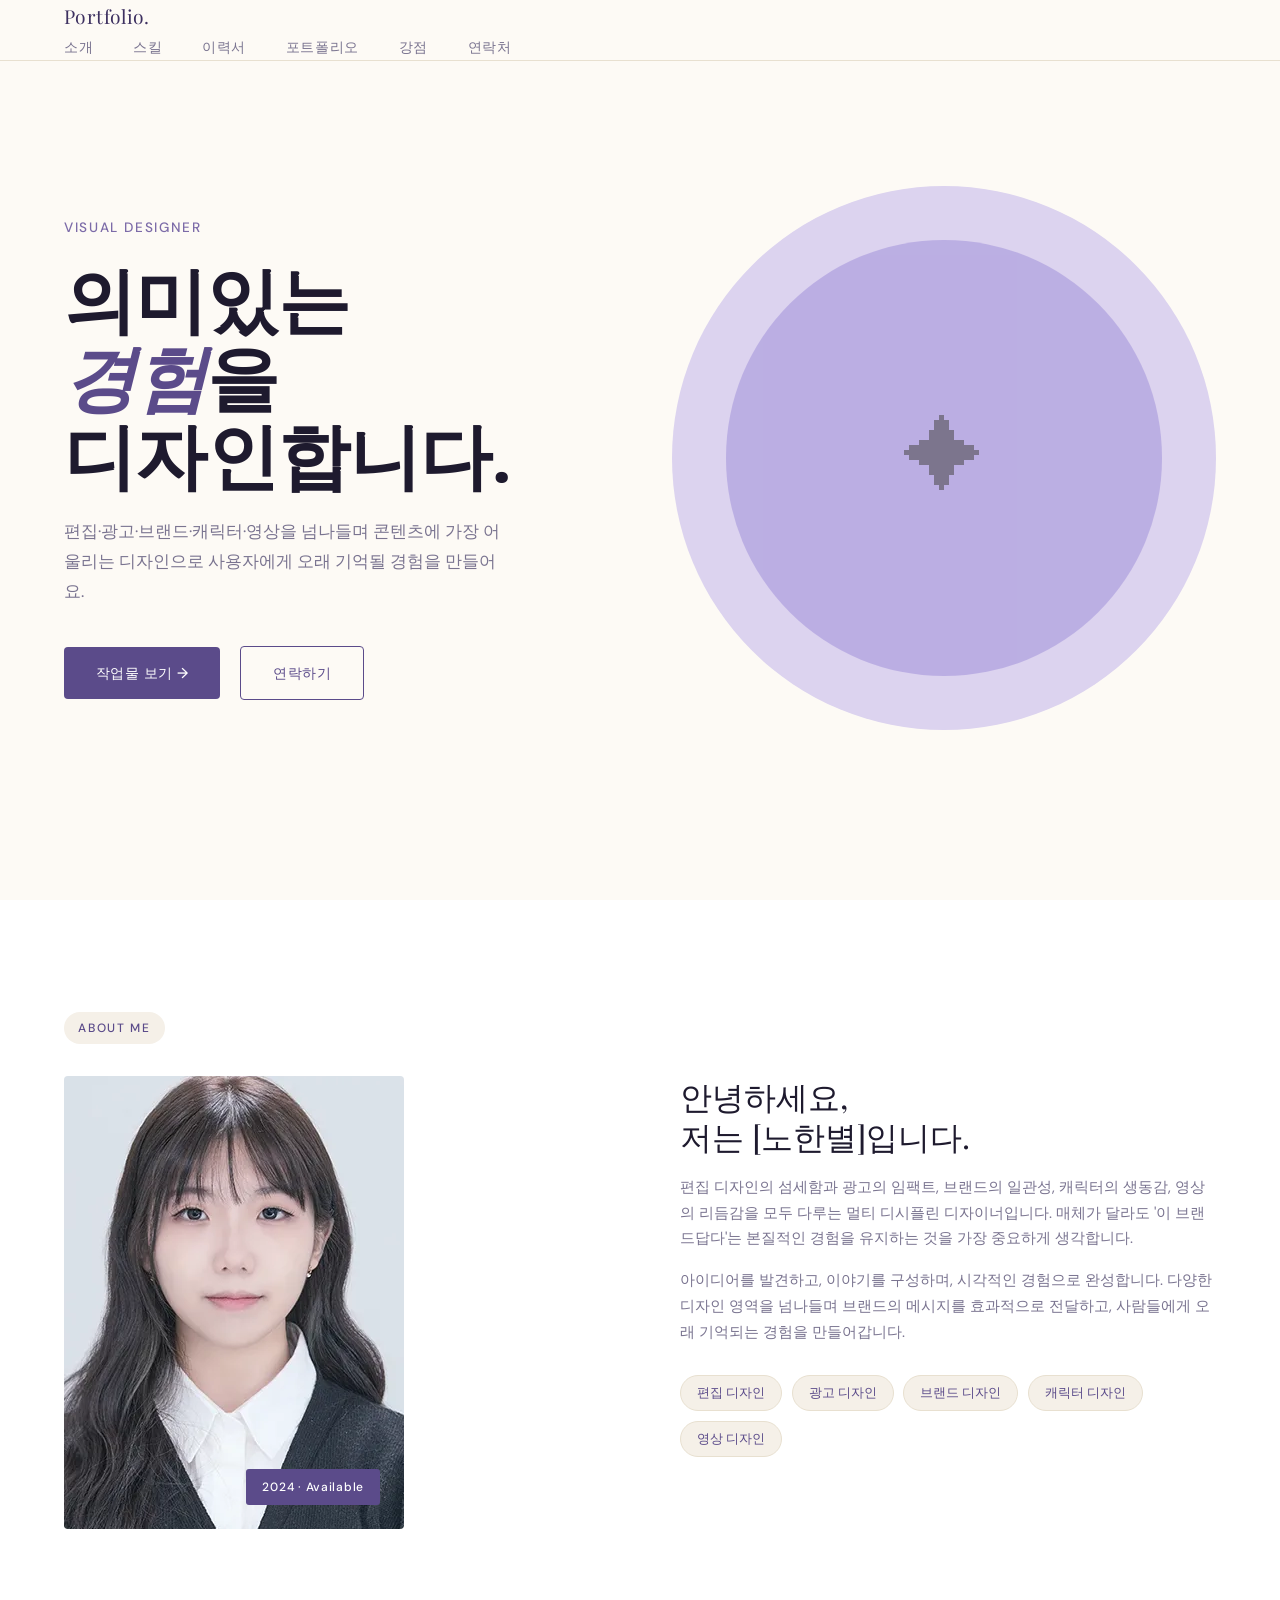
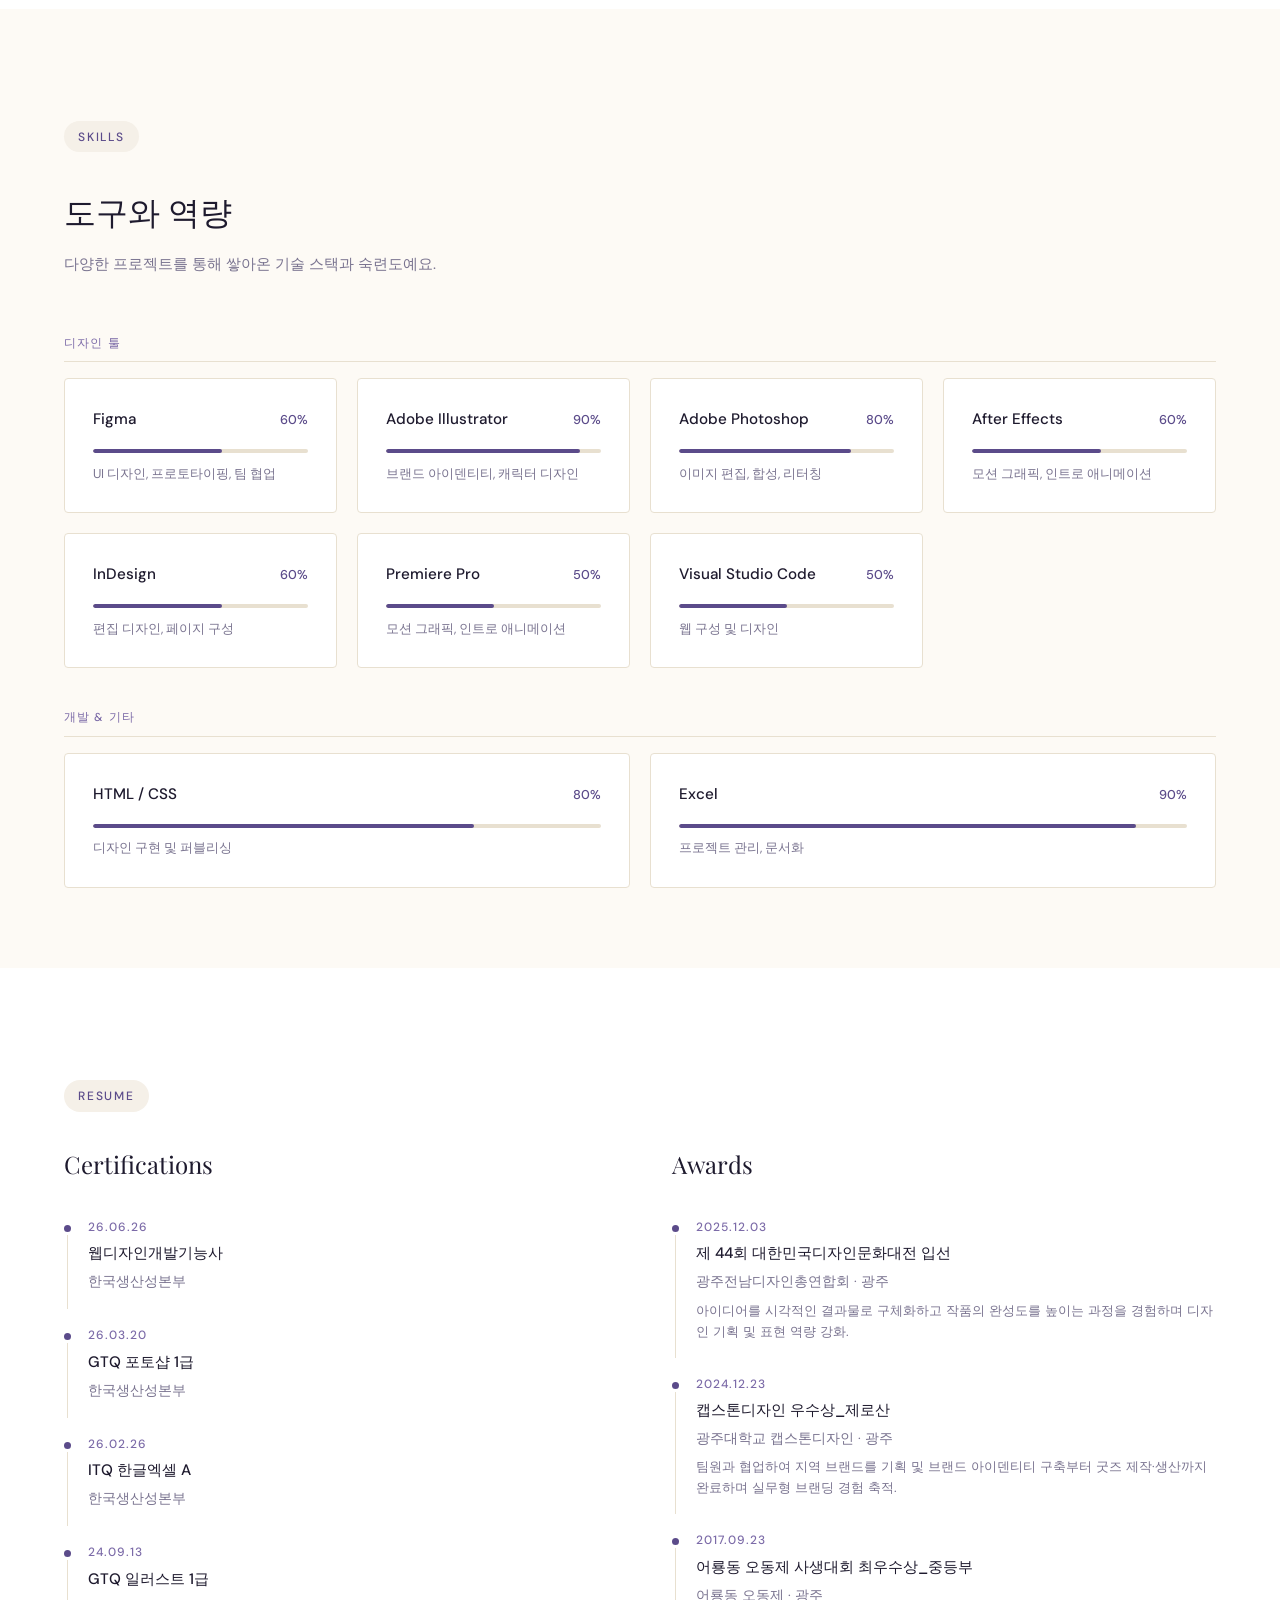
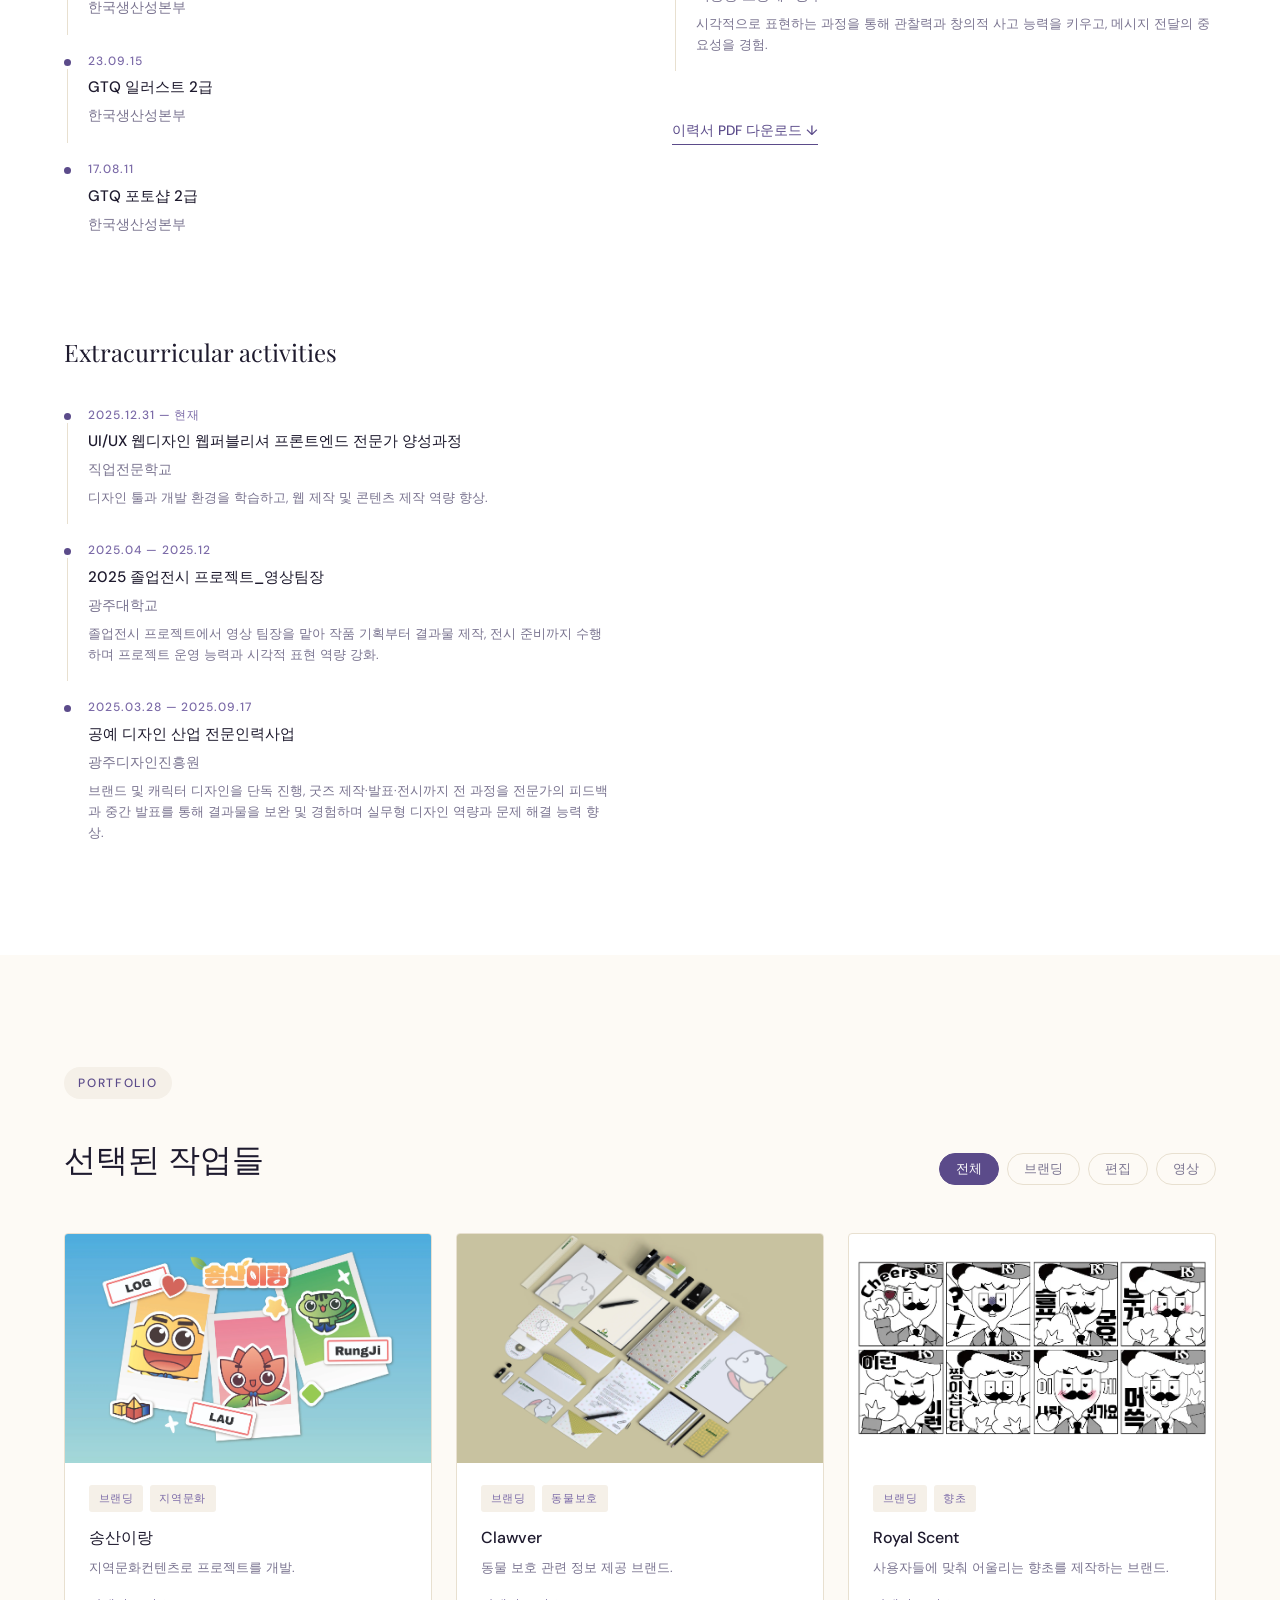
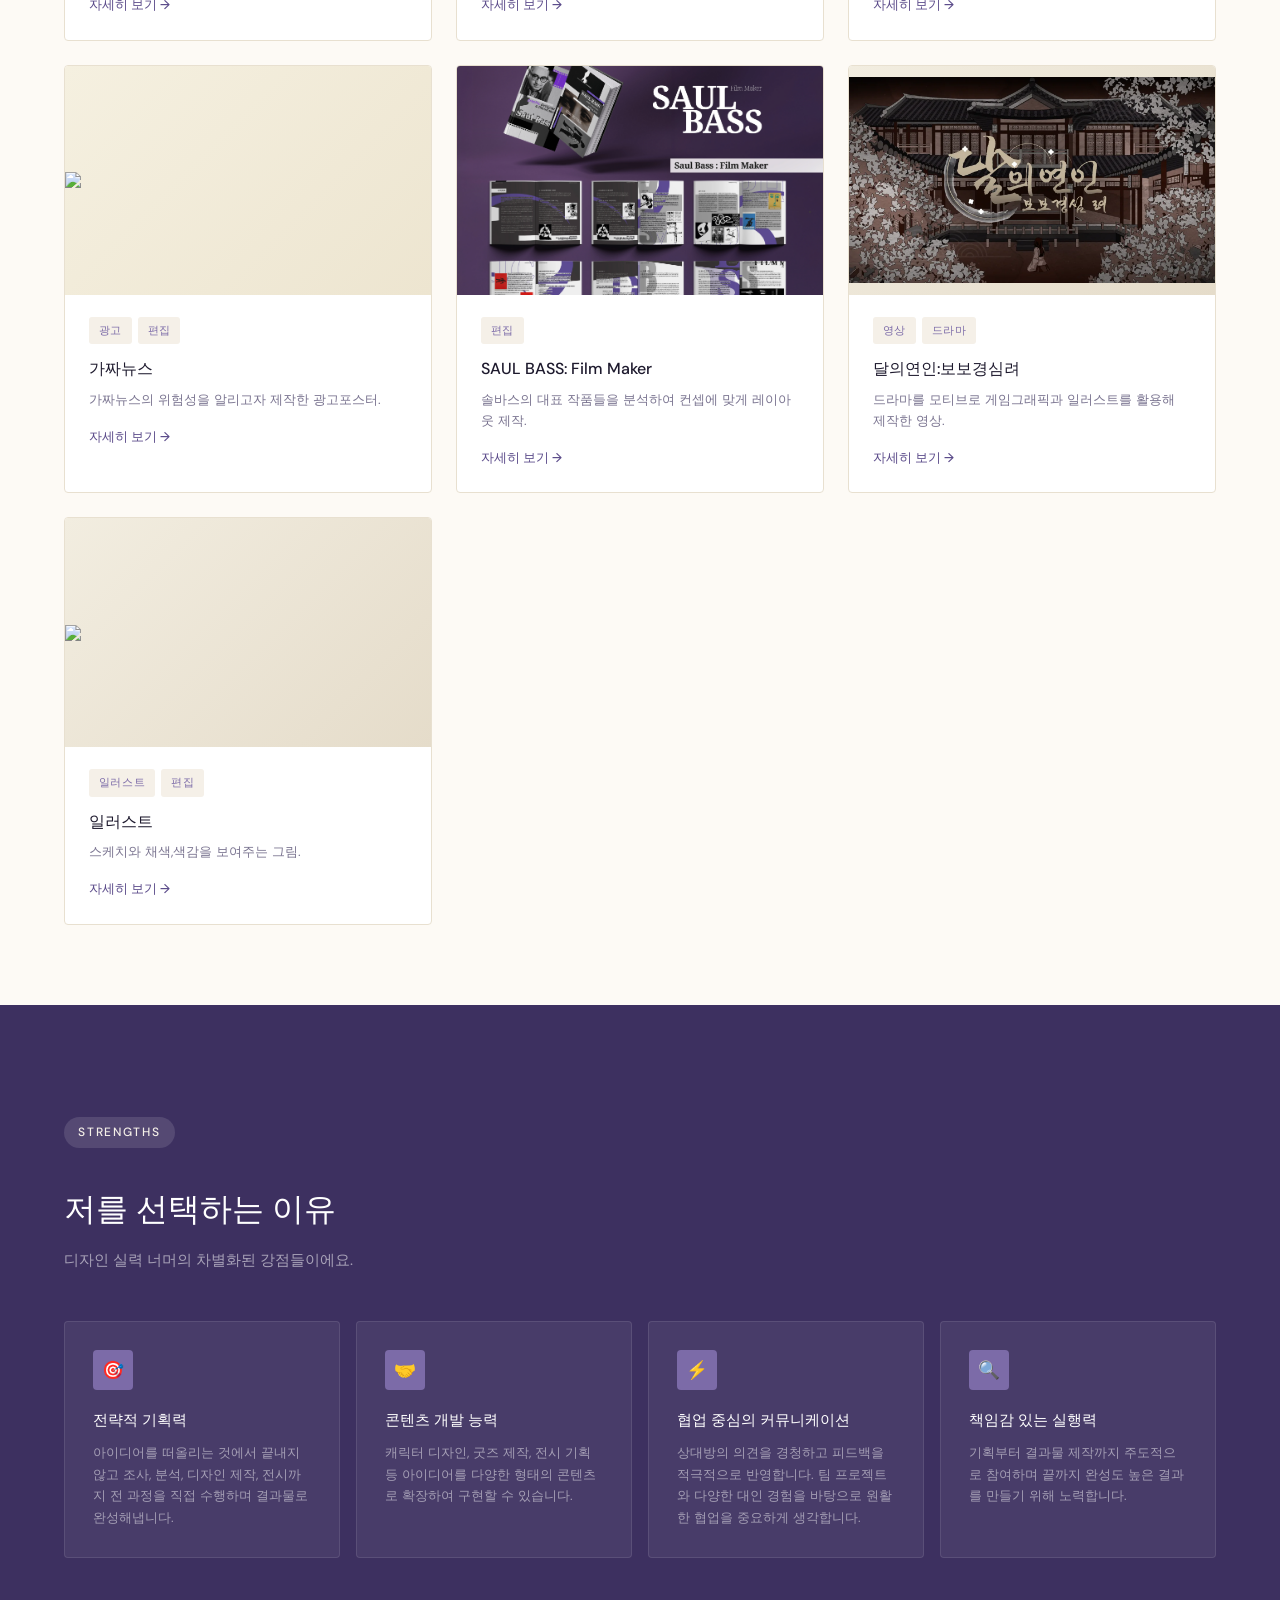
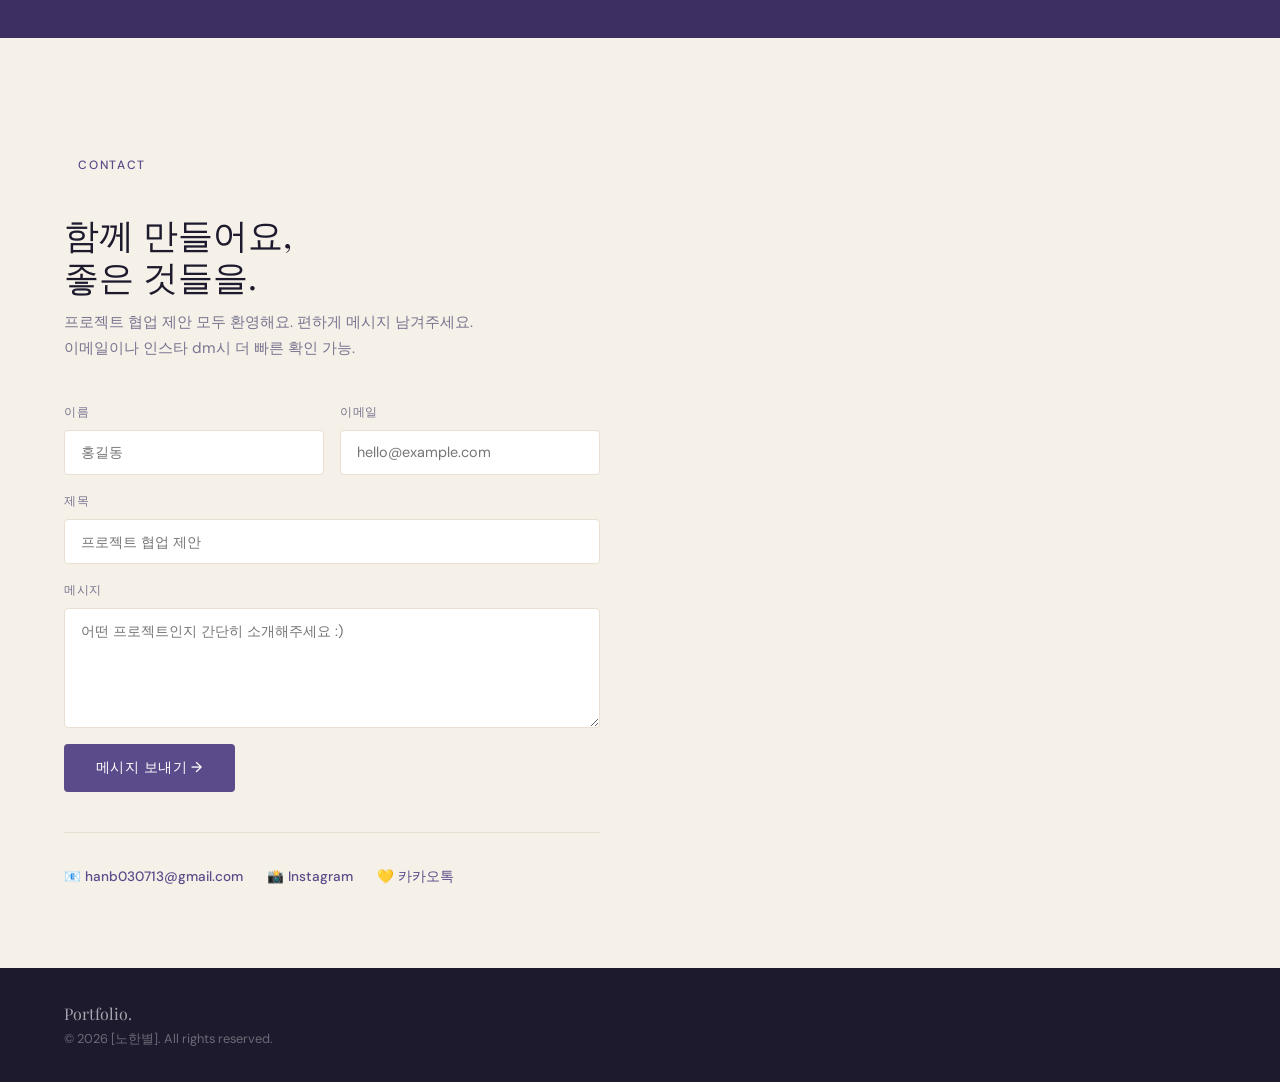
==== index.html @ 85c93696 "dd dd" ====
<!DOCTYPE html>
<html lang="ko">
<head>
<meta charset="UTF-8">
<meta name="viewport" content="width=device-width, initial-scale=1.0">
<title>Portfolio — Designer</title>
<link rel="stylesheet" href="css/style.css">
<link href="https://fonts.googleapis.com/css2?family=Playfair+Display:wght@400;500&family=DM+Sans:wght@300;400;500&display=swap" rel="stylesheet">
<style>
  :root {
    --purple:    #5B4B8A;
    --purple-lt: #7C6BA8;
    --purple-dk: #3D3060;
    --beige:     #F5F0E8;
    --beige-dk:  #E8E0D0;
    --cream:     #FDFAF5;
    --ink:       #1E1A2E;
    --muted:     #7A7490;
    --white:     #FFFFFF;
  }
 
  * { margin: 0; padding: 0; box-sizing: border-box; }
 
  html { scroll-behavior: smooth; }
 
  body {
    font-family: 'DM Sans', sans-serif;
    background: var(--cream);
    color: var(--ink);
    font-size: 16px;
    line-height: 1.7;
  }
  /* ── NAV ── */
  nav {
    position: fixed; top: 0; left: 0; right: 0; z-index: 100;
    padding: 0 5%;
    background: rgba(253, 250, 245, 0.92);
    backdrop-filter: blur(10px);
    border-bottom: 1px solid var(--beige-dk);
  }
  .nav-inner {
    max-width: 1200px;
    margin: 0 auto;
    display: flex; align-items: center; justify-content: space-between;
    padding: 1.25rem 0;
  }
  .nav-logo {
    font-family: 'Playfair Display', serif;
    font-size: 1.2rem;
    color: var(--purple-dk);
    text-decoration: none;
    letter-spacing: 0.02em;
  }
  .nav-links { display: flex; gap: 2.5rem; list-style: none; }
  .nav-links a {
    font-size: 0.875rem;
    font-weight: 400;
    color: var(--muted);
    text-decoration: none;
    letter-spacing: 0.04em;
    transition: color 0.2s;
  }
  .nav-links a:hover { color: var(--purple); }
 
  /* ── SECTIONS ── */
  section { padding: 7rem 5% 5rem; }
  .section-inner {
    max-width: 1200px;
    margin: 0 auto;
    width: 100%;
  }
  .section-label {
    display: inline-block;
    font-size: 0.75rem;
    font-weight: 500;
    letter-spacing: 0.14em;
    text-transform: uppercase;
    color: var(--purple);
    background: var(--beige);
    padding: 0.35rem 0.9rem;
    border-radius: 20px;
    margin-bottom: 2rem;
  }
 
  /* ── HERO ── */
  #home {
    min-height: 100vh;
    display: flex; align-items: center;
    padding-top: 6rem;
    position: relative;
    overflow: hidden;
  }
  #home .section-inner {
    display: grid;
    grid-template-columns: 1fr 1fr;
    align-items: center;
    gap: 4rem;
  }
  .hero-bg-circle {
    width: 100%;
    aspect-ratio: 1;
    border-radius: 50%;
    background: #dcd3ef;
    display: flex; align-items: center; justify-content: center;
    position: relative;
  }
  .hero-bg-circle-inner {
    width: 80%; aspect-ratio: 1;
    border-radius: 50%;
    background: #9c8bd8;
    display: flex; align-items: center; justify-content: center;
    font-size: 5rem;
    opacity: 0.5;
  }
  .hero-content { position: relative; z-index: 1; }
  .hero-eyebrow {
    font-size: 0.85rem;
    font-weight: 500;
    letter-spacing: 0.12em;
    text-transform: uppercase;
    color: var(--purple-lt);
    margin-bottom: 1.2rem;
  }
  .hero-title {
    font-family: 'Playfair Display', serif;
    font-size: clamp(2.8rem, 6vw, 4.5rem);
    line-height: 1.08;
    color: var(--ink);
    margin-bottom: 1.5rem;
    letter-spacing: -0.01em;
  }
  .hero-title em {
    font-style: italic;
    color: var(--purple);
  }
  .hero-sub {
    font-size: 1.05rem;
    color: var(--muted);
    max-width: 440px;
    margin-bottom: 2.5rem;
    line-height: 1.8;
  }
  .hero-cta {
    display: inline-flex; align-items: center; gap: 0.6rem;
    background: var(--purple);
    color: var(--white);
    padding: 0.85rem 2rem;
    border-radius: 4px;
    text-decoration: none;
    font-size: 0.9rem;
    font-weight: 500;
    letter-spacing: 0.03em;
    transition: background 0.2s, transform 0.15s;
  }
  .hero-cta:hover { background: var(--purple-dk); transform: translateY(-1px); }
  .hero-cta-outline {
    display: inline-flex; align-items: center; gap: 0.6rem;
    background: transparent;
    color: var(--purple);
    border: 1.5px solid var(--purple);
    padding: 0.85rem 2rem;
    border-radius: 4px;
    text-decoration: none;
    font-size: 0.9rem;
    font-weight: 500;
    letter-spacing: 0.03em;
    margin-left: 1rem;
    transition: background 0.2s, color 0.2s;
  }
  .hero-cta-outline:hover { background: var(--beige); }
 
  /* ── ABOUT ── */
  #about { background: var(--white); }
  .about-grid {
    display: grid;
    grid-template-columns: 1fr 1fr;
    gap: 5rem;
    align-items: start;
  }
  .about-img-wrap {
    aspect-ratio: 3/4;
    background: var(--beige);
    border-radius: 4px;
    position: relative;
    overflow: hidden;
    max-width: 340px;
  }
  .about-img-placeholder {
    width: 100%; height: 100%;
    display: flex; flex-direction: column;
    align-items: center; justify-content: center;
    color: var(--muted);
    font-size: 0.8rem;
    letter-spacing: 0.06em;
    gap: 0.5rem;
  }
  .about-img-placeholder svg { opacity: 0.35; }
  .about-accent {
    position: absolute; bottom: 1.5rem; right: 1.5rem;
    background: var(--purple);
    color: var(--white);
    font-size: 0.75rem;
    padding: 0.5rem 1rem;
    border-radius: 3px;
    font-weight: 500;
    letter-spacing: 0.06em;
  }
  .about-text h2 {
    font-family: 'Playfair Display', serif;
    font-size: 2rem;
    font-weight: 400;
    line-height: 1.25;
    margin-bottom: 1.2rem;
    color: var(--ink);
  }
  .about-text p {
    color: var(--muted);
    margin-bottom: 1rem;
    font-size: 0.95rem;
  }
  .about-values {
    display: flex; gap: 0.6rem; flex-wrap: wrap;
    margin-top: 1.8rem;
  }
  .value-tag {
    font-size: 0.8rem;
    padding: 0.4rem 1rem;
    border: 1px solid var(--beige-dk);
    border-radius: 20px;
    color: var(--purple);
    background: var(--beige);
    font-weight: 500;
  }
 
  /* ── SKILLS ── */
  #skills { background: var(--cream); }
  .skills-intro {
    max-width: 520px;
    margin-bottom: 3.5rem;
  }
  .skills-intro h2 {
    font-family: 'Playfair Display', serif;
    font-size: 2rem;
    font-weight: 400;
    margin-bottom: 0.8rem;
  }
  .skills-intro p { color: var(--muted); font-size: 0.95rem; }
  .skills-grid {
    display: grid;
    grid-template-columns: repeat(auto-fit, minmax(260px, 1fr));
    gap: 1.25rem;
  }
  .skill-card {
    background: var(--white);
    border: 1px solid var(--beige-dk);
    border-radius: 4px;
    padding: 1.75rem;
  }
  .skill-card-top {
    display: flex; align-items: center;
    justify-content: space-between;
    margin-bottom: 1rem;
  }
  .skill-name { font-weight: 500; font-size: 0.95rem; color: var(--ink); }
  .skill-pct { font-size: 0.8rem; color: var(--purple); font-weight: 500; }
  .skill-bar {
    height: 4px;
    background: var(--beige-dk);
    border-radius: 2px;
    overflow: hidden;
    margin-bottom: 0.6rem;
  }
  .skill-bar-fill {
    height: 100%;
    background: var(--purple);
    border-radius: 2px;
  }
  .skill-desc { font-size: 0.8rem; color: var(--muted); }
  .skill-category {
    font-size: 0.72rem;
    font-weight: 500;
    letter-spacing: 0.1em;
    text-transform: uppercase;
    color: var(--purple-lt);
    margin-top: 2.5rem;
    margin-bottom: 1rem;
    padding-bottom: 0.5rem;
    border-bottom: 1px solid var(--beige-dk);
  }
 
  /* ── RESUME ── */
  #resume { background: var(--white); }
  .resume-layout {
    display: grid;
    grid-template-columns: 1fr 1fr;
    gap: 4rem;
  }
  .resume-col h2 {
    font-family: 'Playfair Display', serif;
    font-size: 1.5rem;
    font-weight: 400;
    margin-bottom: 2rem;
    color: var(--ink);
  }
  .timeline-item { position: relative; padding-left: 1.5rem; margin-bottom: 2rem; }
  .timeline-item::before {
    content: '';
    position: absolute; left: 0; top: 8px;
    width: 7px; height: 7px;
    border-radius: 50%;
    background: var(--purple);
  }
  .timeline-item::after {
    content: '';
    position: absolute; left: 3px; top: 18px; bottom: -16px;
    width: 1px;
    background: var(--beige-dk);
  }
  .timeline-item:last-child::after { display: none; }
  .timeline-period {
    font-size: 0.75rem;
    font-weight: 500;
    letter-spacing: 0.08em;
    color: var(--purple-lt);
    text-transform: uppercase;
    margin-bottom: 0.25rem;
  }
  .timeline-title { font-weight: 500; font-size: 0.95rem; margin-bottom: 0.2rem; }
  .timeline-org { font-size: 0.85rem; color: var(--muted); margin-bottom: 0.4rem; }
  .timeline-desc { font-size: 0.82rem; color: var(--muted); line-height: 1.6; }
  .resume-download {
    display: inline-flex; align-items: center; gap: 0.5rem;
    margin-top: 2rem;
    font-size: 0.85rem;
    color: var(--purple);
    text-decoration: none;
    border-bottom: 1px solid var(--purple);
    padding-bottom: 2px;
    font-weight: 500;
    transition: opacity 0.2s;
  }
  .resume-download:hover { opacity: 0.7; }
 
  /* ── PORTFOLIO ── */
  #portfolio { background: var(--cream); }
  .portfolio-header {
    display: flex; align-items: flex-end;
    justify-content: space-between;
    margin-bottom: 3rem;
    flex-wrap: wrap; gap: 1rem;
  }
  .portfolio-header h2 {
    font-family: 'Playfair Display', serif;
    font-size: 2rem;
    font-weight: 400;
  }
  .filter-tabs { display: flex; gap: 0.5rem; }
  .filter-tab {
    font-size: 0.8rem;
    padding: 0.4rem 1rem;
    border-radius: 20px;
    border: 1px solid var(--beige-dk);
    background: transparent;
    color: var(--muted);
    cursor: pointer;
    font-family: 'DM Sans', sans-serif;
    transition: all 0.15s;
  }
  .filter-tab.active, .filter-tab:hover {
    background: var(--purple);
    color: var(--white);
    border-color: var(--purple);
  }
  .portfolio-grid {
    display: grid;
    grid-template-columns: repeat(auto-fit, minmax(300px, 1fr));
    gap: 1.5rem;
  }
  .project-card {
    background: var(--white);
    border-radius: 4px;
    overflow: hidden;
    border: 1px solid var(--beige-dk);
    transition: transform 0.2s, box-shadow 0.2s;
    cursor: pointer;
  }
  .project-card img{
    width: 100%;
  }
  .project-card:hover {
    transform: translateY(-4px);
    box-shadow: 0 12px 32px rgba(91,75,138,0.10);
  }
  .project-thumb {
    aspect-ratio: 16/10;
    display: flex; align-items: center; justify-content: center;
    font-size: 0.75rem;
    letter-spacing: 0.06em;
    color: var(--muted);
    position: relative;
    overflow: hidden;
  }
  .project-thumb-1 { background: linear-gradient(135deg, #E8E0F0 0%, #D0C4E8 100%); }
  .project-thumb-2 { background: linear-gradient(135deg, #F0EDE4 0%, #E8E0D0 100%); }
  .project-thumb-3 { background: linear-gradient(135deg, #7C6BA8); }
  .project-thumb-4 { background: linear-gradient(135deg, #F5F0E0 0%, #EDE5D0 100%); }
  .project-thumb-5 { background: linear-gradient(135deg, #E4DFF0 0%, #CEC8E8 100%); }
  .project-thumb-6 { background: linear-gradient(135deg, #F2EDE0 0%, #E5DCCA 100%); }
  .thumb-icon { font-size: 2.5rem; opacity: 0.35; }
  .project-body { padding: 1.4rem 1.5rem; }
  .project-tags { display: flex; gap: 0.4rem; flex-wrap: wrap; margin-bottom: 0.7rem; }
  .project-tag {
    font-size: 0.7rem;
    font-weight: 500;
    letter-spacing: 0.06em;
    text-transform: uppercase;
    color: var(--purple-lt);
    background: var(--beige);
    padding: 0.25rem 0.6rem;
    border-radius: 3px;
  }
  .project-title { font-weight: 500; font-size: 1rem; margin-bottom: 0.4rem; }
  .project-desc { font-size: 0.82rem; color: var(--muted); line-height: 1.6; }
  .project-link {
    display: inline-flex; align-items: center; gap: 0.3rem;
    margin-top: 1rem;
    font-size: 0.8rem;
    color: var(--purple);
    font-weight: 500;
    text-decoration: none;
    transition: gap 0.15s;
  }
  .project-link:hover { gap: 0.5rem; }
 
  /* ── STRENGTHS ── */
  #strengths { background: var(--purple-dk); }
  #strengths .section-label {
    background: rgba(255,255,255,0.12);
    color: var(--beige);
  }
  .strengths-intro h2 {
    font-family: 'Playfair Display', serif;
    font-size: 2rem;
    font-weight: 400;
    color: var(--white);
    margin-bottom: 0.8rem;
  }
  .strengths-intro p { color: rgba(255,255,255,0.55); font-size: 0.95rem; margin-bottom: 3rem; }
  .strengths-grid {
    display: grid;
    grid-template-columns: repeat(auto-fit, minmax(220px, 1fr));
    gap: 1rem;
  }
  .strength-card {
    background: rgba(255,255,255,0.06);
    border: 1px solid rgba(255,255,255,0.1);
    border-radius: 4px;
    padding: 1.75rem;
    transition: background 0.2s;
  }
  .strength-card:hover { background: rgba(255,255,255,0.1); }
  .strength-icon {
    width: 40px; height: 40px;
    background: var(--purple-lt);
    border-radius: 4px;
    display: flex; align-items: center; justify-content: center;
    font-size: 1.1rem;
    margin-bottom: 1.1rem;
  }
  .strength-title { font-weight: 500; color: var(--white); margin-bottom: 0.5rem; font-size: 0.95rem; }
  .strength-desc { font-size: 0.82rem; color: rgba(255,255,255,0.5); line-height: 1.65; }
 
  /* ── CONTACT ── */
  #contact { background: var(--beige); }
  .contact-wrap { max-width: 540px; }
  .contact-wrap h2 {
    font-family: 'Playfair Display', serif;
    font-size: 2.2rem;
    font-weight: 400;
    margin-bottom: 0.8rem;
    line-height: 1.2;
  }
  .contact-wrap p { color: var(--muted); margin-bottom: 2.5rem; font-size: 0.95rem; }
  .contact-form { display: flex; flex-direction: column; gap: 1rem; }
  .form-row { display: grid; grid-template-columns: 1fr 1fr; gap: 1rem; }
  .form-group { display: flex; flex-direction: column; gap: 0.4rem; }
  .form-group label {
    font-size: 0.78rem;
    font-weight: 500;
    letter-spacing: 0.06em;
    text-transform: uppercase;
    color: var(--muted);
  }
  .form-group input, .form-group textarea {
    font-family: 'DM Sans', sans-serif;
    font-size: 0.9rem;
    padding: 0.8rem 1rem;
    background: var(--white);
    border: 1px solid var(--beige-dk);
    border-radius: 4px;
    color: var(--ink);
    outline: none;
    transition: border-color 0.15s;
  }
  .form-group input:focus, .form-group textarea:focus {
    border-color: var(--purple);
  }
  .form-group textarea { resize: vertical; min-height: 120px; }
  .form-submit {
    font-family: 'DM Sans', sans-serif;
    font-size: 0.9rem;
    font-weight: 500;
    letter-spacing: 0.03em;
    background: var(--purple);
    color: var(--white);
    border: none;
    padding: 0.9rem 2rem;
    border-radius: 4px;
    cursor: pointer;
    align-self: flex-start;
    transition: background 0.2s;
  }
  .form-submit:hover { background: var(--purple-dk); }
  .contact-links {
    display: flex; gap: 1.5rem; flex-wrap: wrap;
    margin-top: 2.5rem;
    padding-top: 2rem;
    border-top: 1px solid var(--beige-dk);
  }
  .contact-link {
    font-size: 0.85rem;
    color: var(--purple);
    text-decoration: none;
    font-weight: 500;
    display: flex; align-items: center; gap: 0.35rem;
    transition: opacity 0.15s;
  }
  .contact-link:hover { opacity: 0.65; }
 
  /* ── FOOTER ── */
  footer {
    background: var(--ink);
    padding: 2rem 5%;
  }
  .footer-inner {
    max-width: 1200px;
    margin: 0 auto;
    display: flex; align-items: center; justify-content: space-between;
    flex-wrap: wrap; gap: 1rem;
  }
  footer p { font-size: 0.8rem; color: rgba(255,255,255,0.35); }
  .footer-logo {
    font-family: 'Playfair Display', serif;
    font-size: 1rem;
    color: rgba(255,255,255,0.6);
    text-decoration: none;
  }
 
  /* ── RESPONSIVE ── */
  @media (max-width: 768px) {
    #home .section-inner { grid-template-columns: 1fr; }
    .hero-bg-circle { display: none; }
    .about-grid, .resume-layout { grid-template-columns: 1fr; }
    .about-img-wrap { max-width: 100%; aspect-ratio: 4/3; }
    .form-row { grid-template-columns: 1fr; }
    .portfolio-header { flex-direction: column; align-items: flex-start; }
    .nav-links { display: none; }
  }

  /* ── STAR DECO ── */
.contact-layout {
  display: grid;
  grid-template-columns: 1fr 1fr;
  gap: 5rem;
  align-items: center;
}
.contact-wrap { width: 100%; }

.star-deco {
  width: 100%;
  aspect-ratio: 1;
  max-width: 460px;
  justify-self: center;
  position: relative;
}
.star-deco svg { width: 100%; height: 100%; overflow: visible; }

.star-item {
  opacity: 0;
  transform: translateY(50px);
  transition: opacity 0.75s cubic-bezier(.22,.61,.36,1),
              transform 0.75s cubic-bezier(.22,.61,.36,1);
}
.star-item.visible { opacity: 1; transform: translateY(0); }
.star-item:nth-child(1) { transition-delay: 0.00s; }
.star-item:nth-child(2) { transition-delay: 0.10s; }
.star-item:nth-child(3) { transition-delay: 0.20s; }
.star-item:nth-child(4) { transition-delay: 0.30s; }
.star-item:nth-child(5) { transition-delay: 0.40s; }
.star-item:nth-child(6) { transition-delay: 0.50s; }
.star-item:nth-child(7) { transition-delay: 0.58s; }
.star-item:nth-child(8) { transition-delay: 0.65s; }

@keyframes spin-slow  { to { transform: rotate(360deg);  } }
@keyframes spin-rev   { to { transform: rotate(-360deg); } }
@keyframes float-y    { 0%,100%{transform:translateY(0)} 50%{transform:translateY(-14px)} }
@keyframes float-x    { 0%,100%{transform:translateX(0)} 50%{transform:translateX(10px)}  }
@keyframes twinkle    { 0%,100%{opacity:1} 50%{opacity:0.2} }

.anim-spin    { animation: spin-slow 20s linear infinite; transform-box:fill-box; transform-origin:center; }
.anim-rev     { animation: spin-rev  14s linear infinite; transform-box:fill-box; transform-origin:center; }
.anim-float   { animation: float-y 5s ease-in-out infinite; transform-box:fill-box; transform-origin:center; }
.anim-floatx  { animation: float-x 6s ease-in-out infinite; transform-box:fill-box; transform-origin:center; }
.anim-twinkle { animation: twinkle 2.4s ease-in-out infinite; transform-box:fill-box; transform-origin:center; }
.anim-twinkle2{ animation: twinkle 3.6s ease-in-out infinite 0.8s; transform-box:fill-box; transform-origin:center; }
.anim-twinkle3{ animation: twinkle 1.9s ease-in-out infinite 1.5s; transform-box:fill-box; transform-origin:center; }

@media (max-width: 768px) {
  .contact-layout { grid-template-columns: 1fr; }
  .star-deco { display: none; }
}
/* ── QR 팝업 ── */
.qr-modal {
  display: none;
  position: fixed; inset: 0; z-index: 9999;
  background: rgba(30,26,46,0.75);
  align-items: center; justify-content: center;
  backdrop-filter: blur(4px);
}
.qr-modal.open { display: flex; }
.qr-modal-box {
  background: var(--white);
  border-radius: 12px;
  padding: 2rem;
  text-align: center;
  position: relative;
  max-width: 320px;
  width: 90%;
  box-shadow: 0 24px 60px rgba(30,26,46,0.25);
  animation: popIn 0.25s cubic-bezier(.22,.61,.36,1);
}
@keyframes popIn {
  from { opacity: 0; transform: scale(0.88) translateY(12px); }
  to   { opacity: 1; transform: scale(1)    translateY(0); }
}
.qr-modal-title {
  font-family: 'Playfair Display', serif;
  font-size: 1.1rem; font-weight: 400;
  color: var(--ink); margin-bottom: 0.4rem;
}
.qr-modal-sub {
  font-size: 0.78rem; color: var(--muted);
  margin-bottom: 1.4rem; letter-spacing: 0.02em;
}
.qr-modal-img {
  width: 100%; border-radius: 8px;
  display: block; background: var(--beige);
  /* ✏️ 이미지 없을 때 최소 높이 */
  min-height: 200px; object-fit: contain;
}
.qr-modal-close {
  position: absolute; top: 0.75rem; right: 0.9rem;
  background: none; border: none;
  font-size: 1.3rem; color: var(--muted);
  cursor: pointer; line-height: 1;
  transition: color 0.2s;
}
.qr-modal-close:hover { color: var(--ink); }
.qr-modal-hint {
  margin-top: 1rem; font-size: 0.75rem;
  color: var(--muted); opacity: 0.7;
}
.toast {
  position: fixed;
  bottom: 2rem; left: 50%;
  transform: translateX(-50%) translateY(20px);
  background: var(--purple-dk);
  color: var(--white);
  padding: 0.75rem 1.5rem;
  border-radius: 8px;
  font-size: 0.88rem; font-weight: 500;
  opacity: 0;
  transition: opacity 0.25s ease, transform 0.25s ease;
  pointer-events: none;
  z-index: 9999;
  white-space: nowrap;
  box-shadow: 0 8px 24px rgba(61,48,96,0.25);
}
.toast.show {
  opacity: 1;
  transform: translateX(-50%) translateY(0);
}
</style>
<script src="https://cdn.jsdelivr.net/npm/@emailjs/browser@4/dist/email.min.js"></script>
<script>
  emailjs.init('NhaeJkbxIrxx43Spo');
</script>
</head>
<body>

<!-- NAV -->
<nav>
  <a href="#home" class="nav-logo">Portfolio.</a>
  <ul class="nav-links">
    <li><a href="#about">소개</a></li>
    <li><a href="#skills">스킬</a></li>
    <li><a href="#resume">이력서</a></li>
    <li><a href="#portfolio">포트폴리오</a></li>
    <li><a href="#strengths">강점</a></li>
    <li><a href="#contact">연락처</a></li>
  </ul>
</nav>

<!-- 01 HERO -->
<section id="home">
  <div class="section-inner">
  <div class="hero-content">
    <p class="hero-eyebrow">Visual Designer</p>
    <h1 class="hero-title">
       의미있는<br>
      <em>경험</em>을<br>
      디자인합니다.
    </h1>
    <p class="hero-sub">편집·광고·브랜드·캐릭터·영상을 넘나들며 콘텐츠에 가장 어울리는 디자인으로 사용자에게 오래 기억될 경험을 만들어요.</p>
    <div>
      <a href="#portfolio" class="hero-cta">작업물 보기 →</a>
      <a href="#contact" class="hero-cta-outline">연락하기</a>
      </div>
    </div>
    <div class="hero-bg-circle">
      <div class="hero-bg-circle-inner">✦</div>
    </div>
  </div>
</section>

<div id="resumePDF">
<!-- 02 ABOUT -->
<section id="about">
  <div class="section-inner">
  <span class="section-label">About Me</span>
  <div class="about-grid">
    <div class="about-img-wrap">
      <div class="about-img-placeholder">
        <svg width="48" height="48" viewBox="0 0 24 24" fill="none" stroke="currentColor" stroke-width="1" stroke-linecap="round" stroke-linejoin="round"><circle cx="12" cy="8" r="4"/><path d="M4 20c0-4 3.6-7 8-7s8 3 8 7"/></svg>
        <span><img src="images/증명사진.webp"></span>
      </div>
      <div class="about-accent">2024 · Available</div>
    </div>
    <div class="about-text">
      <h2>안녕하세요,<br>저는 [노한별]입니다.</h2>
      <p>편집 디자인의 섬세함과 광고의 임팩트, 브랜드의 일관성, 캐릭터의 생동감, 영상의 리듬감을 모두 다루는 멀티 디시플린 디자이너입니다. 매체가 달라도 '이 브랜드답다'는 본질적인 경험을 유지하는 것을 가장 중요하게 생각합니다.</p>
      <p>아이디어를 발견하고, 이야기를 구성하며, 시각적인 경험으로 완성합니다. 다양한 디자인 영역을 넘나들며 브랜드의 메시지를 효과적으로 전달하고, 사람들에게 오래 기억되는 경험을 만들어갑니다.</p>
      <div class="about-values">
        <span class="value-tag">편집 디자인</span>
        <span class="value-tag">광고 디자인</span>
        <span class="value-tag">브랜드 디자인</span>
        <span class="value-tag">캐릭터 디자인</span>
        <span class="value-tag">영상 디자인</span>
      </div>
    </div>
  </div>
</div>
</section>

<!-- 03 SKILLS -->
<section id="skills">
  <div class="section-inner">
  <span class="section-label">Skills</span>
  <div class="skills-intro">
    <h2>도구와 역량</h2>
    <p>다양한 프로젝트를 통해 쌓아온 기술 스택과 숙련도예요.</p>
  </div>

  <div class="skill-category">디자인 툴</div>
  <div class="skills-grid">
    <div class="skill-card">
      <div class="skill-card-top"><span class="skill-name">Figma</span><span class="skill-pct">60%</span></div>
      <div class="skill-bar"><div class="skill-bar-fill" style="width:60%"></div></div>
      <p class="skill-desc">UI 디자인, 프로토타이핑, 팀 협업</p>
    </div>
    <div class="skill-card">
      <div class="skill-card-top"><span class="skill-name">Adobe Illustrator</span><span class="skill-pct">90%</span></div>
      <div class="skill-bar"><div class="skill-bar-fill" style="width:90%"></div></div>
      <p class="skill-desc">브랜드 아이덴티티, 캐릭터 디자인</p>
    </div>
    <div class="skill-card">
      <div class="skill-card-top"><span class="skill-name">Adobe Photoshop</span><span class="skill-pct">80%</span></div>
      <div class="skill-bar"><div class="skill-bar-fill" style="width:80%"></div></div>
      <p class="skill-desc">이미지 편집, 합성, 리터칭</p>
    </div>
    <div class="skill-card">
      <div class="skill-card-top"><span class="skill-name">After Effects</span><span class="skill-pct">60%</span></div>
      <div class="skill-bar"><div class="skill-bar-fill" style="width:60%"></div></div>
      <p class="skill-desc">모션 그래픽, 인트로 애니메이션</p>
    </div>
    <div class="skill-card">
      <div class="skill-card-top"><span class="skill-name">InDesign</span><span class="skill-pct">60%</span></div>
      <div class="skill-bar"><div class="skill-bar-fill" style="width:60%"></div></div>
      <p class="skill-desc">편집 디자인, 페이지 구성</p>
    </div>
    <div class="skill-card">
      <div class="skill-card-top"><span class="skill-name">Premiere Pro</span><span class="skill-pct">50%</span></div>
      <div class="skill-bar"><div class="skill-bar-fill" style="width:50%"></div></div>
      <p class="skill-desc">모션 그래픽, 인트로 애니메이션</p>
    </div>
    <div class="skill-card">
      <div class="skill-card-top"><span class="skill-name">Visual Studio Code</span><span class="skill-pct">50%</span></div>
      <div class="skill-bar"><div class="skill-bar-fill" style="width:50%"></div></div>
      <p class="skill-desc">웹 구성 및 디자인</p>
    </div>
  </div>

  <div class="skill-category" style="margin-top:2.5rem">개발 & 기타</div>
  <div class="skills-grid">
    <div class="skill-card">
      <div class="skill-card-top"><span class="skill-name">HTML / CSS</span><span class="skill-pct">80%</span></div>
      <div class="skill-bar"><div class="skill-bar-fill" style="width:75%"></div></div>
      <p class="skill-desc">디자인 구현 및 퍼블리싱</p>
    </div>
    <div class="skill-card">
      <div class="skill-card-top"><span class="skill-name">Excel</span><span class="skill-pct">90%</span></div>
      <div class="skill-bar"><div class="skill-bar-fill" style="width:90%"></div></div>
      <p class="skill-desc">프로젝트 관리, 문서화</p>
    </div>
  </div>
</div>
</section>

<!-- 04 RESUME -->
<section id="resume">
  <div class="section-inner">
  <span class="section-label">Resume</span>
  <div class="resume-layout">
    <div class="resume-col">
      <h2>Certifications</h2>
      <div class="timeline-item">
        <div class="timeline-period">26.06.26</div>
        <div class="timeline-title">웹디자인개발기능사</div>
        <div class="timeline-org">한국생산성본부</div>
      </div>
      <div class="timeline-item">
        <div class="timeline-period">26.03.20</div>
        <div class="timeline-title">GTQ 포토샵 1급</div>
        <div class="timeline-org">한국생산성본부</div>
      </div>
      <div class="timeline-item">
        <div class="timeline-period">26.02.26</div>
        <div class="timeline-title">ITQ 한글엑셀 A</div>
        <div class="timeline-org">한국생산성본부</div>
      </div>
      <div class="timeline-item">
        <div class="timeline-period">24.09.13</div>
        <div class="timeline-title">GTQ 일러스트 1급</div>
        <div class="timeline-org">한국생산성본부</div>
      </div>
      <div class="timeline-item">
        <div class="timeline-period">23.09.15</div>
        <div class="timeline-title">GTQ 일러스트 2급</div>
        <div class="timeline-org">한국생산성본부</div>
      </div>
      <div class="timeline-item">
        <div class="timeline-period">17.08.11</div>
        <div class="timeline-title">GTQ 포토샵 2급</div>
        <div class="timeline-org">한국생산성본부</div>
      </div>
    </div>
    <div class="resume-col">
      <h2>Awards</h2>
      <div class="timeline-item">
        <div class="timeline-period">2025.12.03</div>
        <div class="timeline-title">제 44회 대한민국디자인문화대전 입선</div>
        <div class="timeline-org">광주전남디자인총연합회 · 광주</div>
        <div class="timeline-desc">아이디어를 시각적인 결과물로 구체화하고 작품의 완성도를 높이는 과정을 경험하며 디자인 기획 및 표현 역량 강화.</div>
      </div>
      <div class="timeline-item">
        <div class="timeline-period">2024.12.23</div>
        <div class="timeline-title">캡스톤디자인 우수상_제로산</div>
        <div class="timeline-org">광주대학교 캡스톤디자인 · 광주</div>
        <div class="timeline-desc">팀원과 협업하여 지역 브랜드를 기획 및 브랜드 아이덴티티 구축부터 굿즈 제작·생산까지 완료하며 실무형 브랜딩 경험 축적.</div>
      </div>
      <div class="timeline-item">
        <div class="timeline-period">2017.09.23</div>
        <div class="timeline-title">어룡동 오동제 사생대회 최우수상_중등부</div>
        <div class="timeline-org">어룡동 오동제 · 광주</div>
        <div class="timeline-desc">시각적으로 표현하는 과정을 통해 관찰력과 창의적 사고 능력을 키우고, 메시지 전달의 중요성을 경험.</div>
      </div>
      <a href="#" class="resume-download">이력서 PDF 다운로드 ↓</a>
    </div>
    <div class="resume-col">
      <h2>Extracurricular activities</h2>
      <div class="timeline-item">
        <div class="timeline-period">2025.12.31 — 현재</div>
        <div class="timeline-title">UI/UX 웹디자인 웹퍼블리셔 프론트엔드 전문가 양성과정</div>
        <div class="timeline-org">직업전문학교</div>
        <div class="timeline-desc">디자인 툴과 개발 환경을 학습하고, 웹 제작 및 콘텐츠 제작 역량 향상.</div>
      </div>
      <div class="timeline-item">
        <div class="timeline-period">2025.04 — 2025.12</div>
        <div class="timeline-title">2025 졸업전시 프로젝트_영상팀장</div>
        <div class="timeline-org">광주대학교</div>
        <div class="timeline-desc">졸업전시 프로젝트에서 영상 팀장을 맡아 작품 기획부터 결과물 제작, 전시 준비까지 수행하며 프로젝트 운영 능력과 시각적 표현 역량 강화.</div>
      </div>
      <div class="timeline-item">
        <div class="timeline-period">2025.03.28 — 2025.09.17</div>
        <div class="timeline-title">공예 디자인 산업 전문인력사업</div>
        <div class="timeline-org">광주디자인진흥원</div>
        <div class="timeline-desc">브랜드 및 캐릭터 디자인을 단독 진행, 굿즈 제작·발표·전시까지 전 과정을 전문가의 피드백과 중간 발표를 통해 결과물을 보완 및 경험하며 실무형 디자인 역량과 문제 해결 능력 향상.</div>
      </div>
    </div>
  </div>
</div>
</section>
</div>

<!-- 05 PORTFOLIO -->
<section id="portfolio">
  <div class="section-inner">
  <span class="section-label">Portfolio</span>
  <div class="portfolio-header">
    <h2>선택된 작업들</h2>
    <div class="filter-tabs">
      <button class="filter-tab active" data-filter="전체">전체</button>
      <button class="filter-tab" data-filter="브랜딩">브랜딩</button>
      <button class="filter-tab" data-filter="편집">편집</button>
      <button class="filter-tab" data-filter="영상">영상</button>
    </div>
  </div>
  <div class="portfolio-grid">
    <div class="project-card" data-category="브랜딩">
      <div class="project-thumb project-thumb-1"><img src="images/진흥원 일러.webp"></div>
      <div class="project-body">
        <div class="project-tags"><span class="project-tag" data-category="브랜딩">브랜딩</span><span class="project-tag">지역문화</span></div>
        <div class="project-title">송산이랑</div>
        <div class="project-desc">지역문화컨텐츠로 프로젝트를 개발.</div>
        <a href="pot1.html" class="project-link">자세히 보기 →</a>
      </div>
    </div>
    <div class="project-card" data-category="브랜딩">
      <div class="project-thumb project-thumb-2"><img src="images/브랜드 목업.webp"></div>
      <div class="project-body">
        <div class="project-tags"><span class="project-tag" data-category="브랜딩">브랜딩</span><span class="project-tag">동물보호</span></div>
        <div class="project-title">Clawver</div>
        <div class="project-desc">동물 보호 관련 정보 제공 브랜드.</div>
        <a href="pot2.html" class="project-link">자세히 보기 →</a>
      </div>
    </div>
    <div class="project-card" data-category="브랜딩">
      <div class="project-thumb project-thumb-3"><img src="images/대지 13.webp"></div>
      <div class="project-body">
        <div class="project-tags"><span class="project-tag" data-category="브랜딩">브랜딩</span><span class="project-tag">향초</span></div>
        <div class="project-title">Royal Scent</div>
        <div class="project-desc">사용자들에 맞춰 어울리는 향초를 제작하는 브랜드.</div>
        <a href="pot3.html" class="project-link">자세히 보기 →</a>
      </div>
    </div>
    <div class="project-card" data-category="편집">
      <div class="project-thumb project-thumb-4"><img src="images/노한별_광고 디자인.webp"></div>
      <div class="project-body">
        <div class="project-tags"><span class="project-tag" data-category="편집">광고</span><span class="project-tag">편집</span></div>
        <div class="project-title">가짜뉴스</div>
        <div class="project-desc">가짜뉴스의 위험성을 알리고자 제작한 광고포스터.</div>
        <a href="pot4.html" class="project-link">자세히 보기 →</a>
      </div>
    </div>
    <div class="project-card" data-category="편집">
      <div class="project-thumb project-thumb-5"><img src="images/편집디자인 목업2.webp"></div>
      <div class="project-body">
        <div class="project-tags"><span class="project-tag" data-category="편집">편집</span></div>
        <div class="project-title">SAUL BASS: Film Maker</div>
        <div class="project-desc">솔바스의 대표 작품들을 분석하여 컨셉에 맞게 레이아웃 제작.</div>
        <a href="pot5.html" class="project-link">자세히 보기 →</a>
      </div>
    </div>
    <div class="project-card" data-category="영상">
      <div class="project-thumb project-thumb-6"><img src="images/썸넬.webp"></div>
      <div class="project-body">
        <div class="project-tags"><span class="project-tag" data-category="영상">영상</span><span class="project-tag">드라마</span></div>
        <div class="project-title">달의연인:보보경심려</div>
        <div class="project-desc">드라마를 모티브로 게임그래픽과 일러스트를 활용해 제작한 영상.</div>
        <a href="pot6.html" class="project-link">자세히 보기 →</a>
      </div>
    </div>
    <div class="project-card" data-category="일러스트">
      <div class="project-thumb project-thumb-6"><img src="images/"></div>
      <div class="project-body">
        <div class="project-tags"><span class="project-tag" data-category="편집">일러스트</span><span class="project-tag">편집</span></div>
        <div class="project-title">일러스트</div>
        <div class="project-desc">스케치와 채색,색감을 보여주는 그림.</div>
        <a href="pot7.html" class="project-link">자세히 보기 →</a>
      </div>
    </div>
  </div>
</div>
</section>

<!-- 06 STRENGTHS -->
<section id="strengths">
  <div class="section-inner">
  <span class="section-label">Strengths</span>
  <div class="strengths-intro">
    <h2>저를 선택하는 이유</h2>
    <p>디자인 실력 너머의 차별화된 강점들이에요.</p>
  </div>
  <div class="strengths-grid">
    <div class="strength-card">
      <div class="strength-icon">🎯</div>
      <div class="strength-title">전략적 기획력</div>
      <div class="strength-desc">아이디어를 떠올리는 것에서 끝내지 않고 조사, 분석, 디자인 제작, 전시까지 전 과정을 직접 수행하며 결과물로 완성해냅니다.</div>
    </div>
    <div class="strength-card">
      <div class="strength-icon">🤝</div>
      <div class="strength-title">콘텐츠 개발 능력</div>
      <div class="strength-desc">캐릭터 디자인, 굿즈 제작, 전시 기획 등 아이디어를 다양한 형태의 콘텐츠로 확장하여 구현할 수 있습니다.</div>
    </div>
    <div class="strength-card">
      <div class="strength-icon">⚡</div>
      <div class="strength-title">협업 중심의 커뮤니케이션</div>
      <div class="strength-desc">상대방의 의견을 경청하고 피드백을 적극적으로 반영합니다. 팀 프로젝트와 다양한 대인 경험을 바탕으로 원활한 협업을 중요하게 생각합니다.</div>
    </div>
    <div class="strength-card">
      <div class="strength-icon">🔍</div>
      <div class="strength-title">책임감 있는 실행력</div>
      <div class="strength-desc">기획부터 결과물 제작까지 주도적으로 참여하며 끝까지 완성도 높은 결과를 만들기 위해 노력합니다.</div>
    </div>
  </div>
</div>
</section>

<!-- 07 CONTACT -->
<section id="contact">
  <div class="section-inner">
  <span class="section-label">Contact</span>
  <div class="contact-layout"> 
  <div class="contact-wrap">
    <h2>함께 만들어요,<br>좋은 것들을.</h2>
    <p>프로젝트 협업 제안 모두 환영해요. 편하게 메시지 남겨주세요. <br>이메일이나 인스타 dm시 더 빠른 확인 가능.</p>
    <form class="contact-form" id="contactForm" onsubmit="sendMail(event)">
      <div class="form-row">
        <div class="form-group">
          <label>이름</label>
          <input type="text" placeholder="홍길동">
        </div>
        <div class="form-group">
          <label>이메일</label>
          <input type="email" placeholder="hello@example.com">
        </div>
      </div>
      <div class="form-group">
        <label>제목</label>
        <input type="text" placeholder="프로젝트 협업 제안">
      </div>
      <div class="form-group">
        <label>메시지</label>
        <textarea placeholder="어떤 프로젝트인지 간단히 소개해주세요 :)"></textarea>
      </div>
      <button type="submit" class="form-submit">메시지 보내기 →</button>
    </form>
    
    <div class="contact-links">
      <a href="#" class="contact-link" onclick="copyEmail(event)">📧 hanb030713@gmail.com</a>
      <a href="https://www.instagram.com/design_star._.one?igsh=MXVjZWpsZTFuc2ZyeA==" class="contact-link" onclick="openInsta(event)">📸 Instagram</a>
      <a href="#" class="contact-link" onclick="openQR(event)">💛 카카오톡</a>
    </div>
  </div>
  <div class="star-deco" id="starDeco">
      <svg viewBox="0 0 400 400" xmlns="http://www.w3.org/2000/svg">
        <g class="star-item">
          <circle cx="200" cy="200" r="155" fill="none" stroke="#C4B8E0" stroke-width="1" stroke-dasharray="6 8"/>
        </g>
        <g class="star-item">
          <circle cx="200" cy="200" r="105" fill="none" stroke="#D8D0EE" stroke-width="1.5"/>
        </g>
        <g class="star-item">
          <g class="anim-spin">
            <path d="M200 130 L212 175 L258 175 L222 202 L235 247 L200 222 L165 247 L178 202 L142 175 L188 175 Z" fill="#5B4B8A" opacity="0.85"/>
          </g>
        </g>
        <g class="star-item">
          <g class="anim-rev">
            <path d="M200 180 L205 194 L220 194 L208 203 L213 217 L200 209 L187 217 L192 203 L180 194 L195 194 Z" fill="#F5F0E8"/>
          </g>
        </g>
        <g class="star-item">
          <g transform="translate(300, 90)" class="anim-float">
             <path d="M0,-18 L10,0 L0,18 L-10,0 Z" fill="#5B4B8A" opacity="0.5"/>
          </g>
        </g>
        <g class="star-item">
          <g transform="translate(85, 300)" class="anim-twinkle">
            <path d="M0,-28 L6,-9 L26,-9 L10,3 L16,22 L0,10 L-16,22 L-10,3 L-26,-9 L-6,-9 Z" fill="#9B8DC0" opacity="0.6"/>
          </g>
        </g>
        <g class="star-item">
          <g class="anim-twinkle2">
            <circle cx="82" cy="110" r="5" fill="#7C6BA8" opacity="0.6"/>
            <circle cx="100" cy="95"  r="3" fill="#C4B8E0" opacity="0.8"/>
            <circle cx="68"  cy="128" r="2" fill="#5B4B8A" opacity="0.5"/>
          </g>
          <g class="anim-twinkle3">
            <circle cx="318" cy="155" r="4" fill="#9B8DC0" opacity="0.55"/>
            <circle cx="335" cy="170" r="2.5" fill="#C4B8E0" opacity="0.7"/>
          </g>
        </g>
      </svg>
    </div>
    </div>
</div>
<div class="qr-modal" id="qrModal" onclick="closeQR(event)">
  <div class="qr-modal-box">
    <button class="qr-modal-close" onclick="closeQR()">✕</button>
    <p class="qr-modal-title">카카오톡 친구추가</p>
    <p class="qr-modal-sub">QR코드를 스캔해주세요</p>
    <!-- ✏️ src에 QR코드 이미지 경로 입력 -->
    <img class="qr-modal-img" src="images/카톡 친추.webp" alt="카카오톡 QR코드">
    <p class="qr-modal-hint">카카오톡 앱 → 친구 탭 → QR코드 스캔</p>
  </div>
</div>
<div class="qr-modal" id="instaModal" onclick="closeInsta(event)">
  <div class="qr-modal-box">
    <button class="qr-modal-close" onclick="closeInsta()">✕</button>
    <p class="qr-modal-title">Instagram</p>
    <p class="qr-modal-sub">QR코드로 팔로우해주세요</p>
    <!-- ✏️ src에 인스타 QR코드 이미지 경로 입력 -->
    <img class="qr-modal-img" src="images/인스타.webp" alt="Instagram QR코드">
    <p class="qr-modal-hint">카메라 앱으로 QR코드를 스캔하면 바로 연결돼요</p>
  </div>
</div>
</section>

<!-- FOOTER -->
<footer>
  <div class="section-inner">
  <a href="#home" class="footer-logo">Portfolio.</a>
  <p>© 2026 [노한별]. All rights reserved.</p>
</div>
</footer>
<div class="toast" id="toast">✅ 이메일이 복사됐어요!</div>

<script>
  // 필터 탭
document.querySelectorAll('.filter-tab').forEach(tab => {
  tab.addEventListener('click', () => {
    // 활성 탭 전환
    document.querySelectorAll('.filter-tab').forEach(t => t.classList.remove('active'));
    tab.classList.add('active');

    const filter = tab.dataset.filter;
    const cards  = document.querySelectorAll('.project-card');

    cards.forEach(card => {
      const category = card.dataset.category;
      const show = filter === '전체' || category === filter;

      if (show) {
        card.style.display = '';
        card.style.opacity = '0';
        card.style.transform = 'translateY(10px)';
        requestAnimationFrame(() => {
          card.style.transition = 'opacity 0.3s ease, transform 0.3s ease';
          card.style.opacity = '1';
          card.style.transform = 'translateY(0)';
        });
      } else {
        card.style.display = 'none';
      }
    });
  });
});

  // Smooth scroll for nav
  document.querySelectorAll('a[href^="#"]').forEach(a => {
    a.addEventListener('click', e => {
      const target = document.querySelector(a.getAttribute('href'));
      if (target) {
        e.preventDefault();
        target.scrollIntoView({ behavior: 'smooth', block: 'start' });
      }
    });
  });
  // 별 스크롤 등장 애니메이션
const starItems = document.querySelectorAll('.star-item');
const starObserver = new IntersectionObserver((entries) => {
  entries.forEach(entry => {
    if (entry.isIntersecting) {
      starItems.forEach(item => item.classList.add('visible'));
      starObserver.disconnect();
    }
  });
}, { threshold: 0.25 });

const starDeco = document.getElementById('starDeco');
if (starDeco) starObserver.observe(starDeco);
// 이메일 클립보드 복사
function copyEmail(e) {
  e.preventDefault();
  const email = 'hanb030713@gmail.com';

  navigator.clipboard.writeText(email).then(() => {
    const toast = document.getElementById('toast');
    toast.classList.add('show');
    setTimeout(() => toast.classList.remove('show'), 2200);
  });
}
// QR 팝업
function openQR(e) {
  e.preventDefault();
  document.getElementById('qrModal').classList.add('open');
  document.body.style.overflow = 'hidden';
}
function closeQR(e) {
  // 배경 클릭 또는 닫기 버튼일 때만 닫기
  if (e && e.target !== document.getElementById('qrModal') && !e.target.classList.contains('qr-modal-close')) return;
  document.getElementById('qrModal').classList.remove('open');
  document.body.style.overflow = '';
}
// ESC 키로 모든 팝업 닫기 (기존 코드 교체)
document.addEventListener('keydown', e => {
  if (e.key === 'Escape') {
    ['qrModal', 'instaModal'].forEach(id => {
      document.getElementById(id).classList.remove('open');
    });
    document.body.style.overflow = '';
  }
});
// 인스타 QR 팝업
function openInsta(e) {
  e.preventDefault();
  document.getElementById('instaModal').classList.add('open');
  document.body.style.overflow = 'hidden';
}
function closeInsta(e) {
  if (e && e.target !== document.getElementById('instaModal') && !e.target.classList.contains('qr-modal-close')) return;
  document.getElementById('instaModal').classList.remove('open');
  document.body.style.overflow = '';
}
// 이메일 전송
function sendMail(e) {
  e.preventDefault();

  const btn     = document.querySelector('.form-submit');
  const name    = document.querySelectorAll('.contact-form input[type="text"]')[0].value.trim();
  const email   = document.querySelector('.contact-form input[type="email"]').value.trim();
  const subject = document.querySelectorAll('.contact-form input[type="text"]')[1].value.trim();
  const message = document.querySelector('.contact-form textarea').value.trim();

  if (!name || !email || !subject || !message) {
    alert('모든 항목을 입력해주세요.');
    return;
  }

  // 버튼 로딩 상태
  btn.textContent = '전송 중...';
  btn.disabled = true;

  emailjs.send(
    'service_2t3rvqk',   // ✏️ Service ID 입력
    'template_cdi12eg',  // ✏️ Template ID 입력
    {
      from_name:  name,
      from_email: email,
      subject:    subject,
      message:    message,
    }
  ).then(() => {
    // 성공
    btn.textContent = '✅ 전송됐어요!';
    btn.style.background = '#4CAF50';
    document.getElementById('contactForm').reset();
    setTimeout(() => {
      btn.textContent = '메시지 보내기 →';
      btn.style.background = '';
      btn.disabled = false;
    }, 3000);

  }).catch((err) => {
    // 실패
    console.error(err);
    btn.textContent = '❌ 전송 실패';
    btn.style.background = '#e74c3c';
    setTimeout(() => {
      btn.textContent = '메시지 보내기 →';
      btn.style.background = '';
      btn.disabled = false;
    }, 3000);
  });
}
// 이력서 다운로드
document.querySelector('.resume-download').addEventListener('click', async function(e) {
  e.preventDefault();

  const btn = this;
  const original = btn.textContent;
  btn.textContent = '📄 생성 중...';

  try {
    const { jsPDF } = window.jspdf;
    const target = document.getElementById('resumePDF');

    const canvas = await html2canvas(target, {
      scale: 2,
      useCORS: true,
      backgroundColor: '#ffffff'
    });

    const imgData = canvas.toDataURL('images/png'); // ← PNG로 변경
    const pdf = new jsPDF('p', 'mm', 'a4');

    const pdfWidth  = pdf.internal.pageSize.getWidth();
    const pdfHeight = pdf.internal.pageSize.getHeight();
    const imgHeight = canvas.height * pdfWidth / canvas.width;

    let heightLeft = imgHeight;
    let position   = 0;

    pdf.addImage(imgData, 'PNG', 0, position, pdfWidth, imgHeight); // ← PNG로 변경
    heightLeft -= pdfHeight;

    while (heightLeft > 0) {
      position   -= pdfHeight;
      pdf.addPage();
      pdf.addImage(imgData, 'PNG', 0, position, pdfWidth, imgHeight); // ← PNG로 변경
      heightLeft -= pdfHeight;
    }

    pdf.save('노한별_이력서.pdf');
    btn.textContent = '✅ 다운로드 완료!';
    setTimeout(() => { btn.textContent = original; }, 3000);

  } catch(err) {
    console.error(err);
    btn.textContent = '❌ 오류 발생';
    setTimeout(() => { btn.textContent = original; }, 3000);
  }
});
</script>
<script src="https://cdnjs.cloudflare.com/ajax/libs/html2canvas/1.4.1/html2canvas.min.js"></script>
<script src="https://cdnjs.cloudflare.com/ajax/libs/jspdf/2.5.1/jspdf.umd.min.js"></script>
</body>
</html>
---- css/style.css ----
.contact-layout {
  display: grid;
  grid-template-columns: 1fr 1fr;
  gap: 5rem;
  align-items: center;
}
/* 복사 완료 토스트 팝업 */
.toast {
  position: fixed;
  bottom: 2rem;
  left: 50%;
  transform: translateX(-50%) translateY(20px);
  background: var(--purple-dk);
  color: var(--white);
  padding: 0.75rem 1.5rem;
  border-radius: 8px;
  font-size: 0.88rem;
  font-weight: 500;
  letter-spacing: 0.02em;
  opacity: 0;
  transition: opacity 0.25s ease, transform 0.25s ease;
  pointer-events: none;
  z-index: 9999;
  white-space: nowrap;
  box-shadow: 0 8px 24px rgba(61,48,96,0.25);
}
.toast.show {
  opacity: 1;
  transform: translateX(-50%) translateY(0);
}
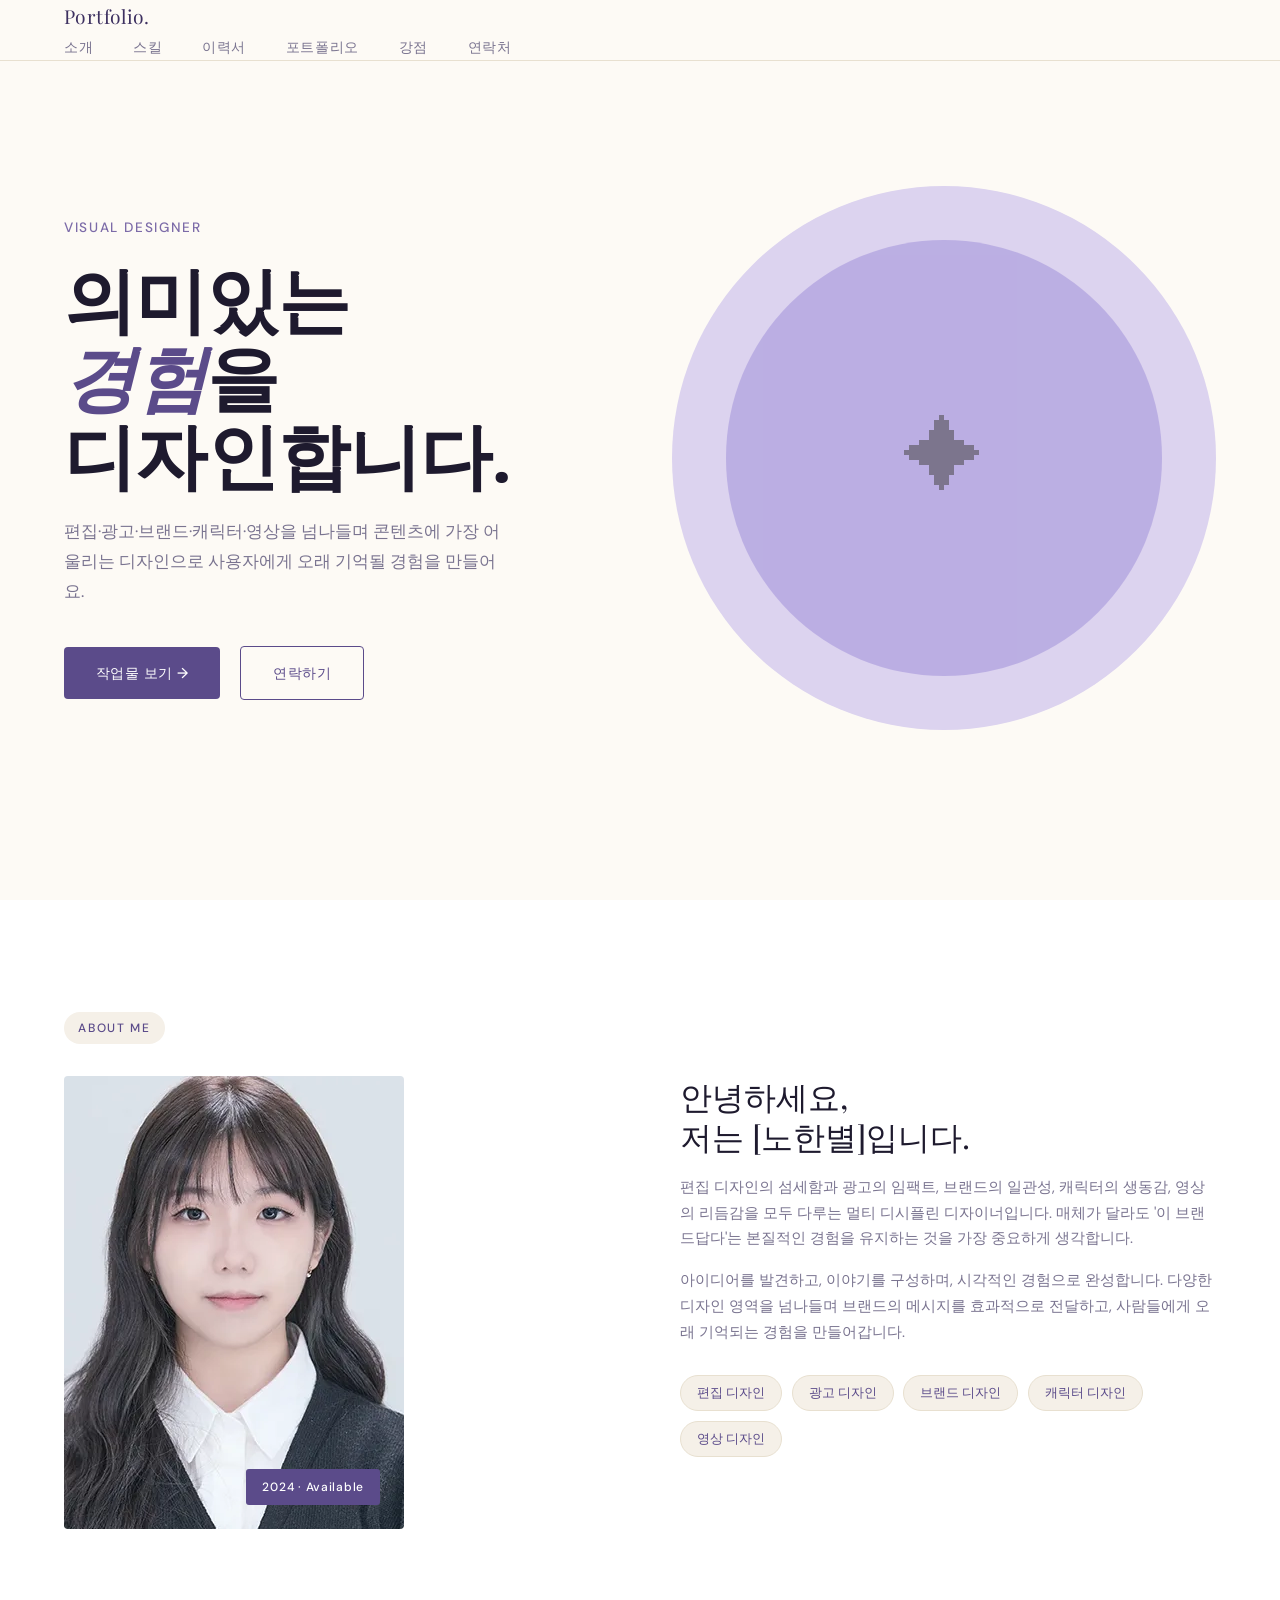
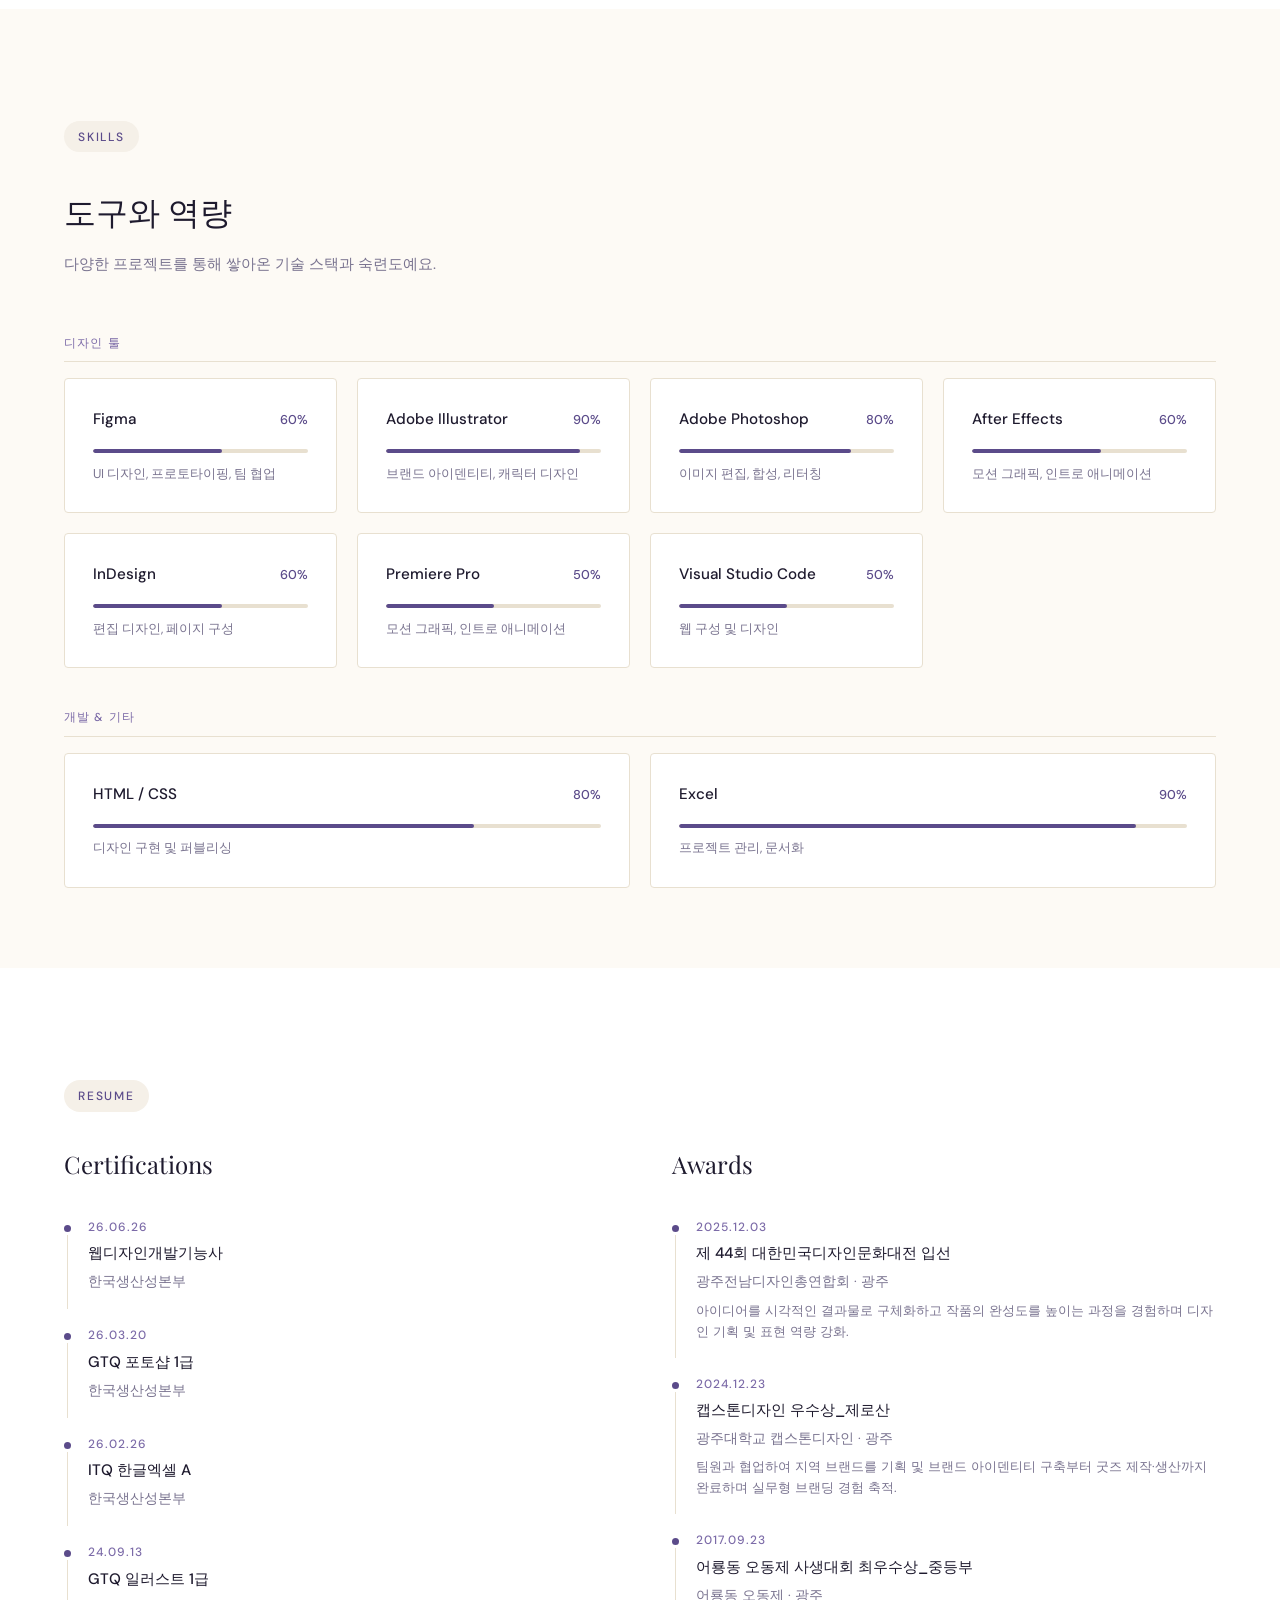
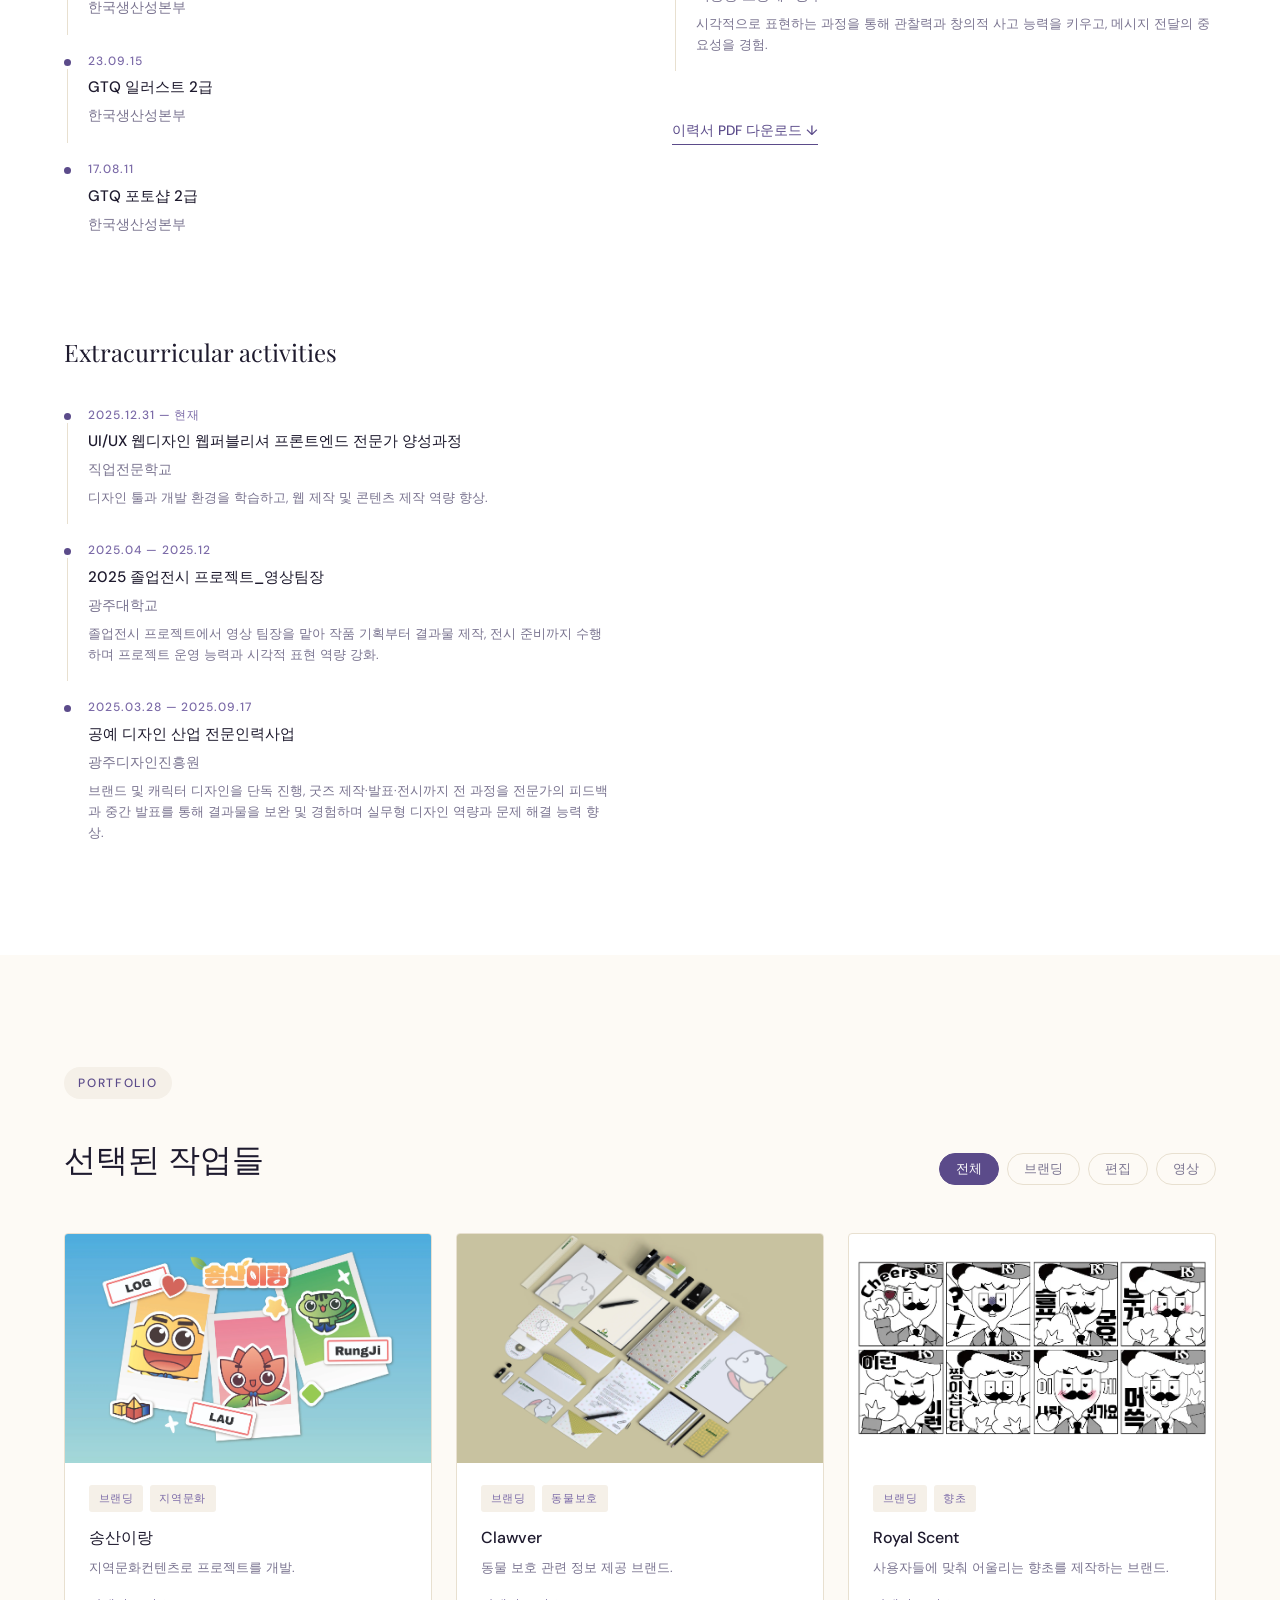
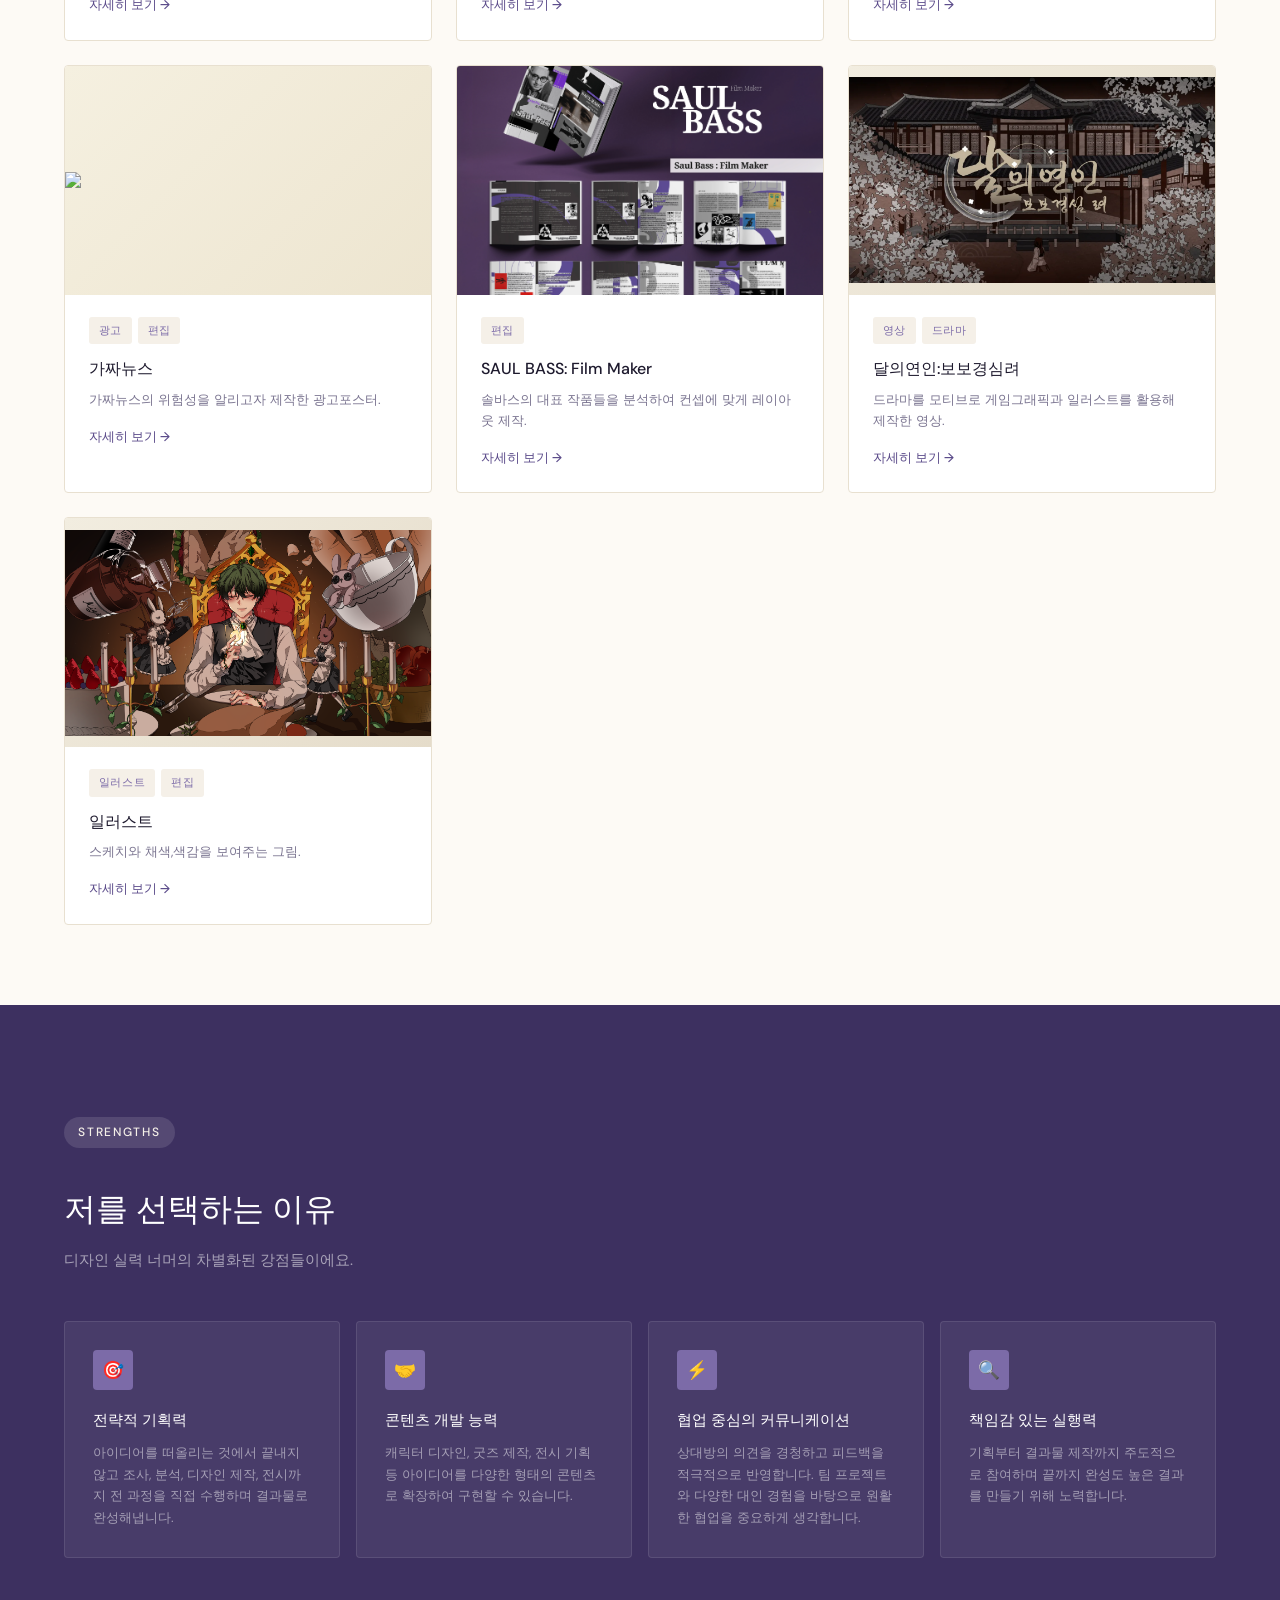
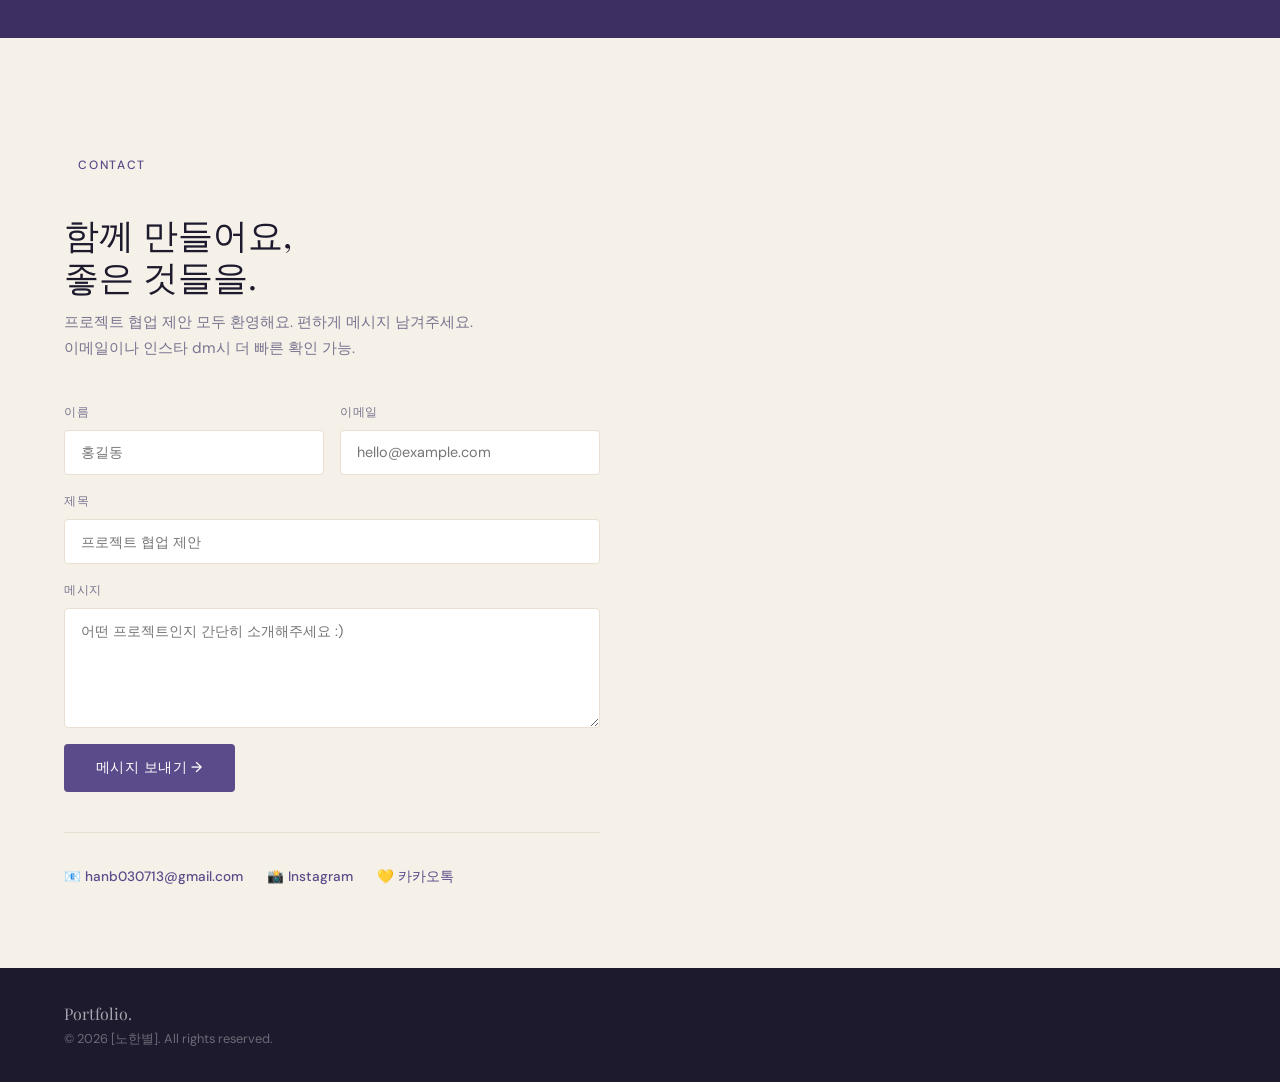
==== commit a6e60c8d: "ddd ddd" ====
--- a/index.html
+++ b/index.html
@@ -981,7 +981,7 @@
       </div>
     </div>
     <div class="project-card" data-category="일러스트">
-      <div class="project-thumb project-thumb-6"><img src="images/"></div>
+      <div class="project-thumb project-thumb-6"><img src="images/그림.webp"></div>
       <div class="project-body">
         <div class="project-tags"><span class="project-tag" data-category="편집">일러스트</span><span class="project-tag">편집</span></div>
         <div class="project-title">일러스트</div>
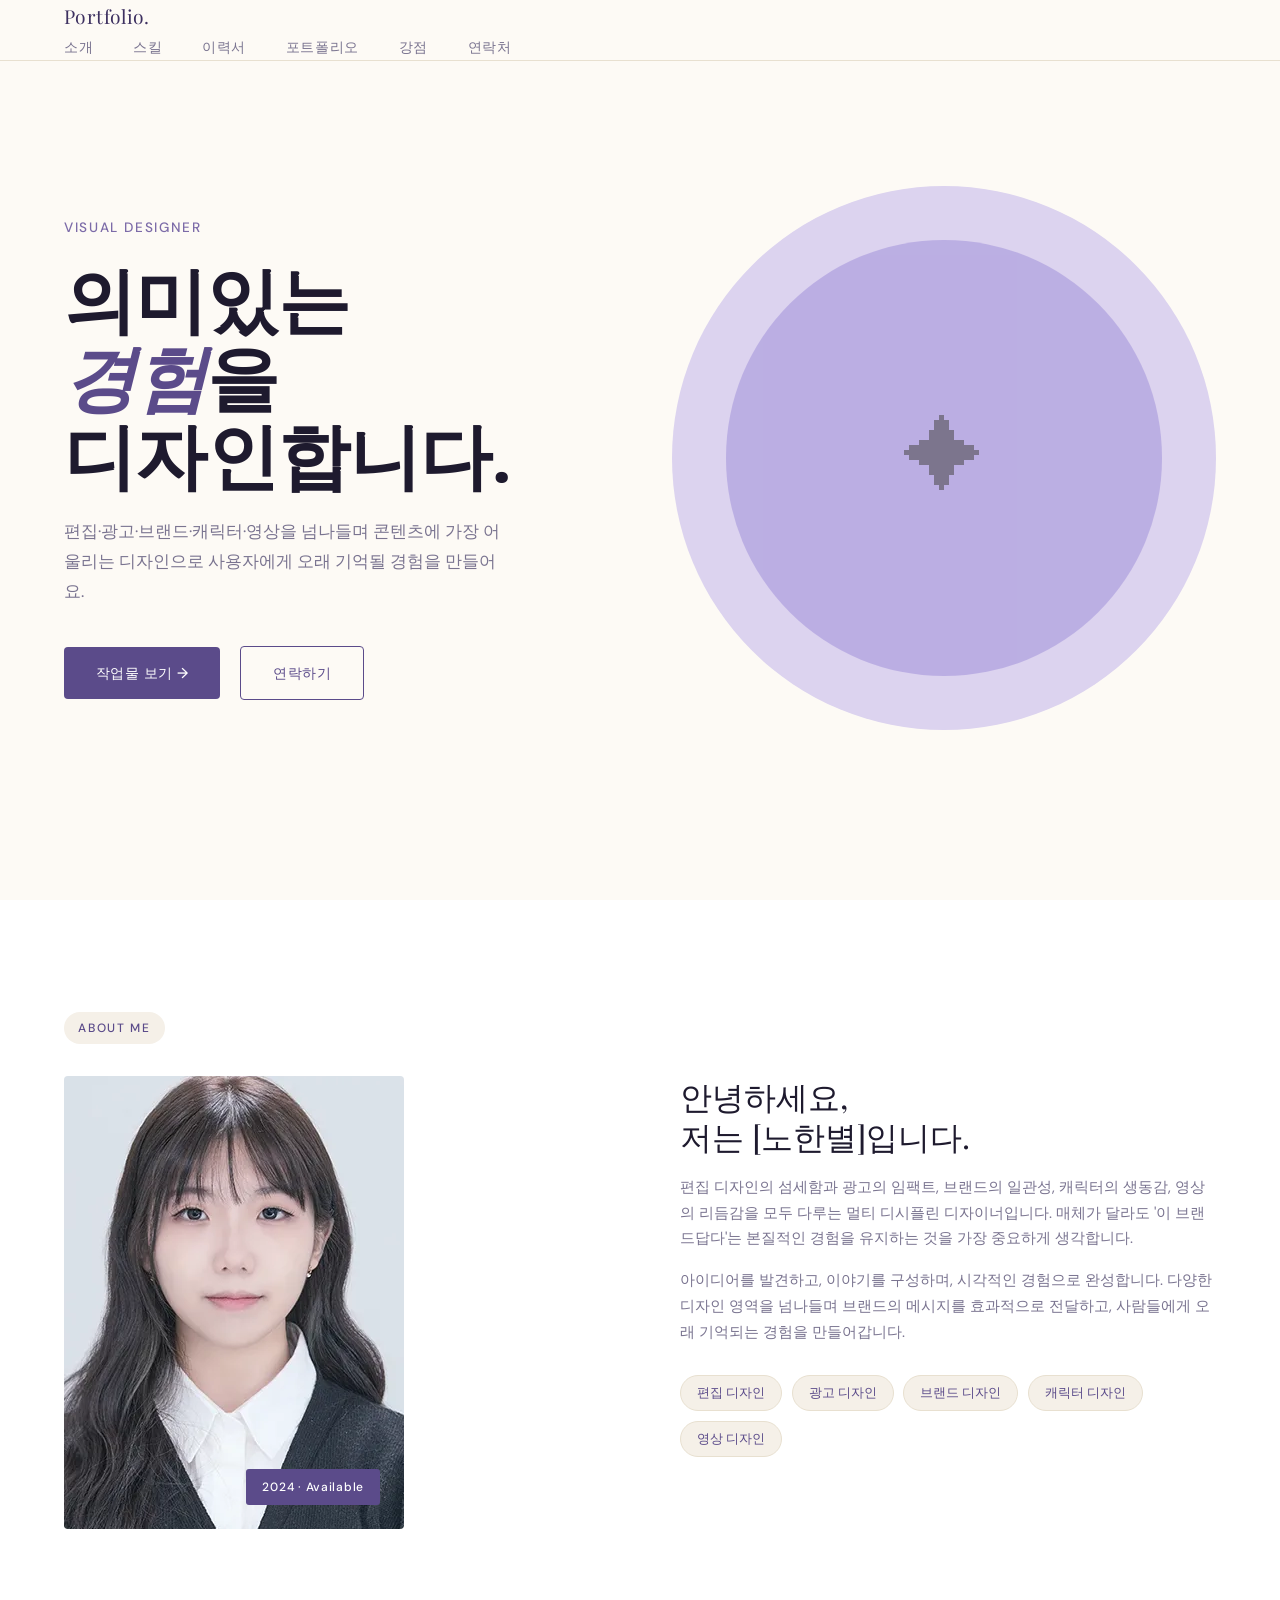
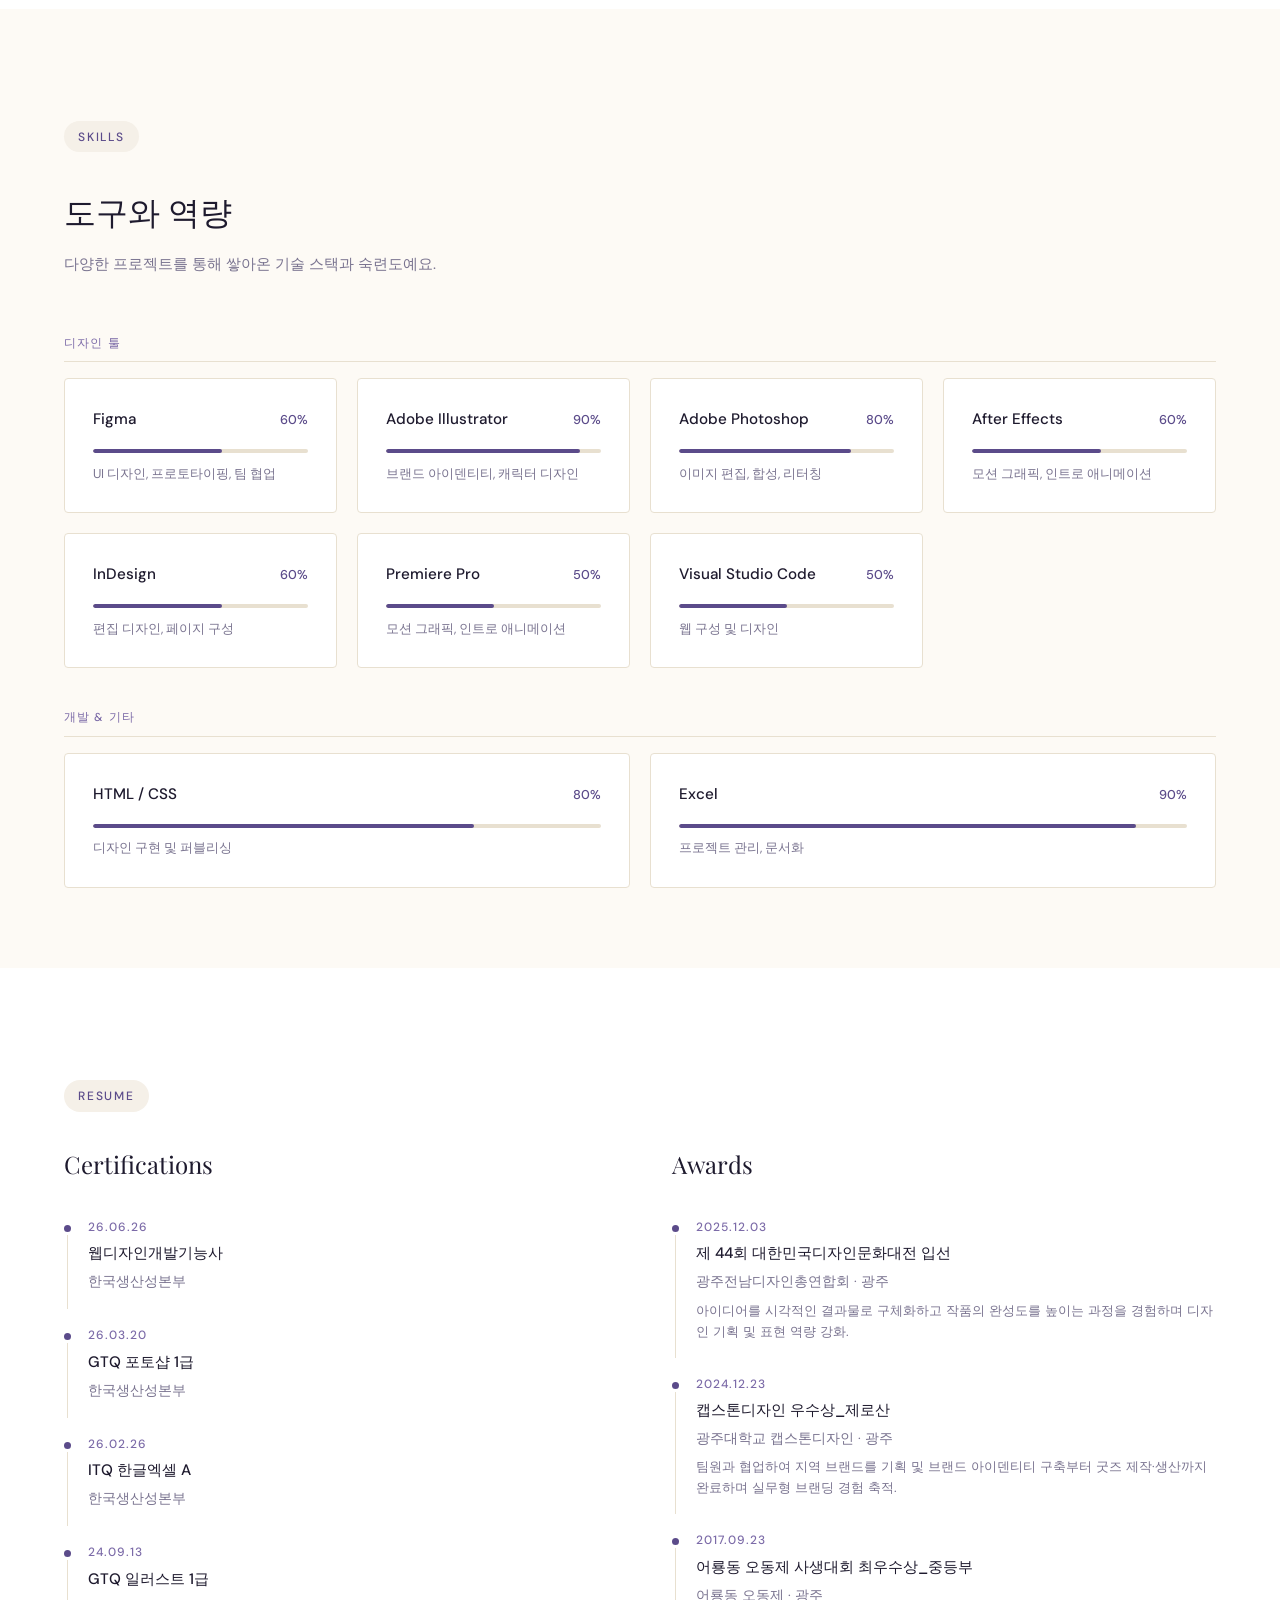
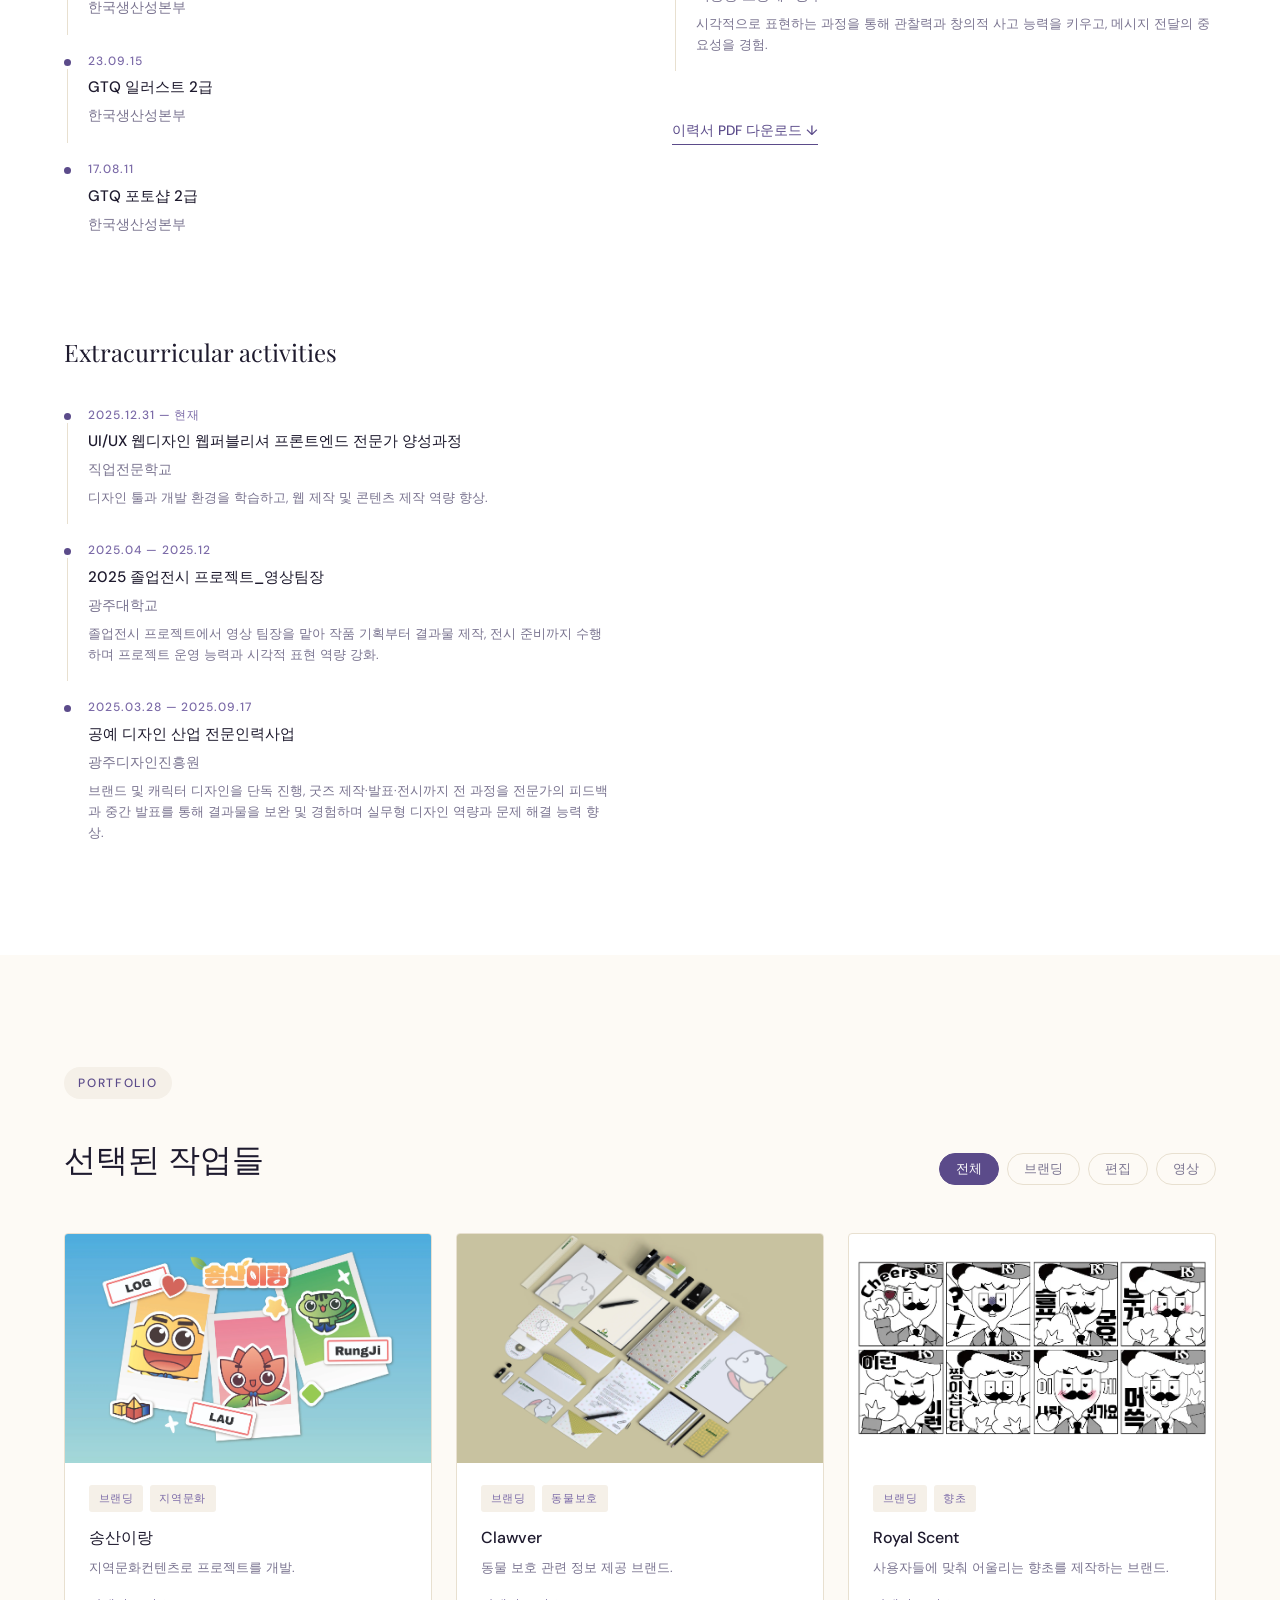
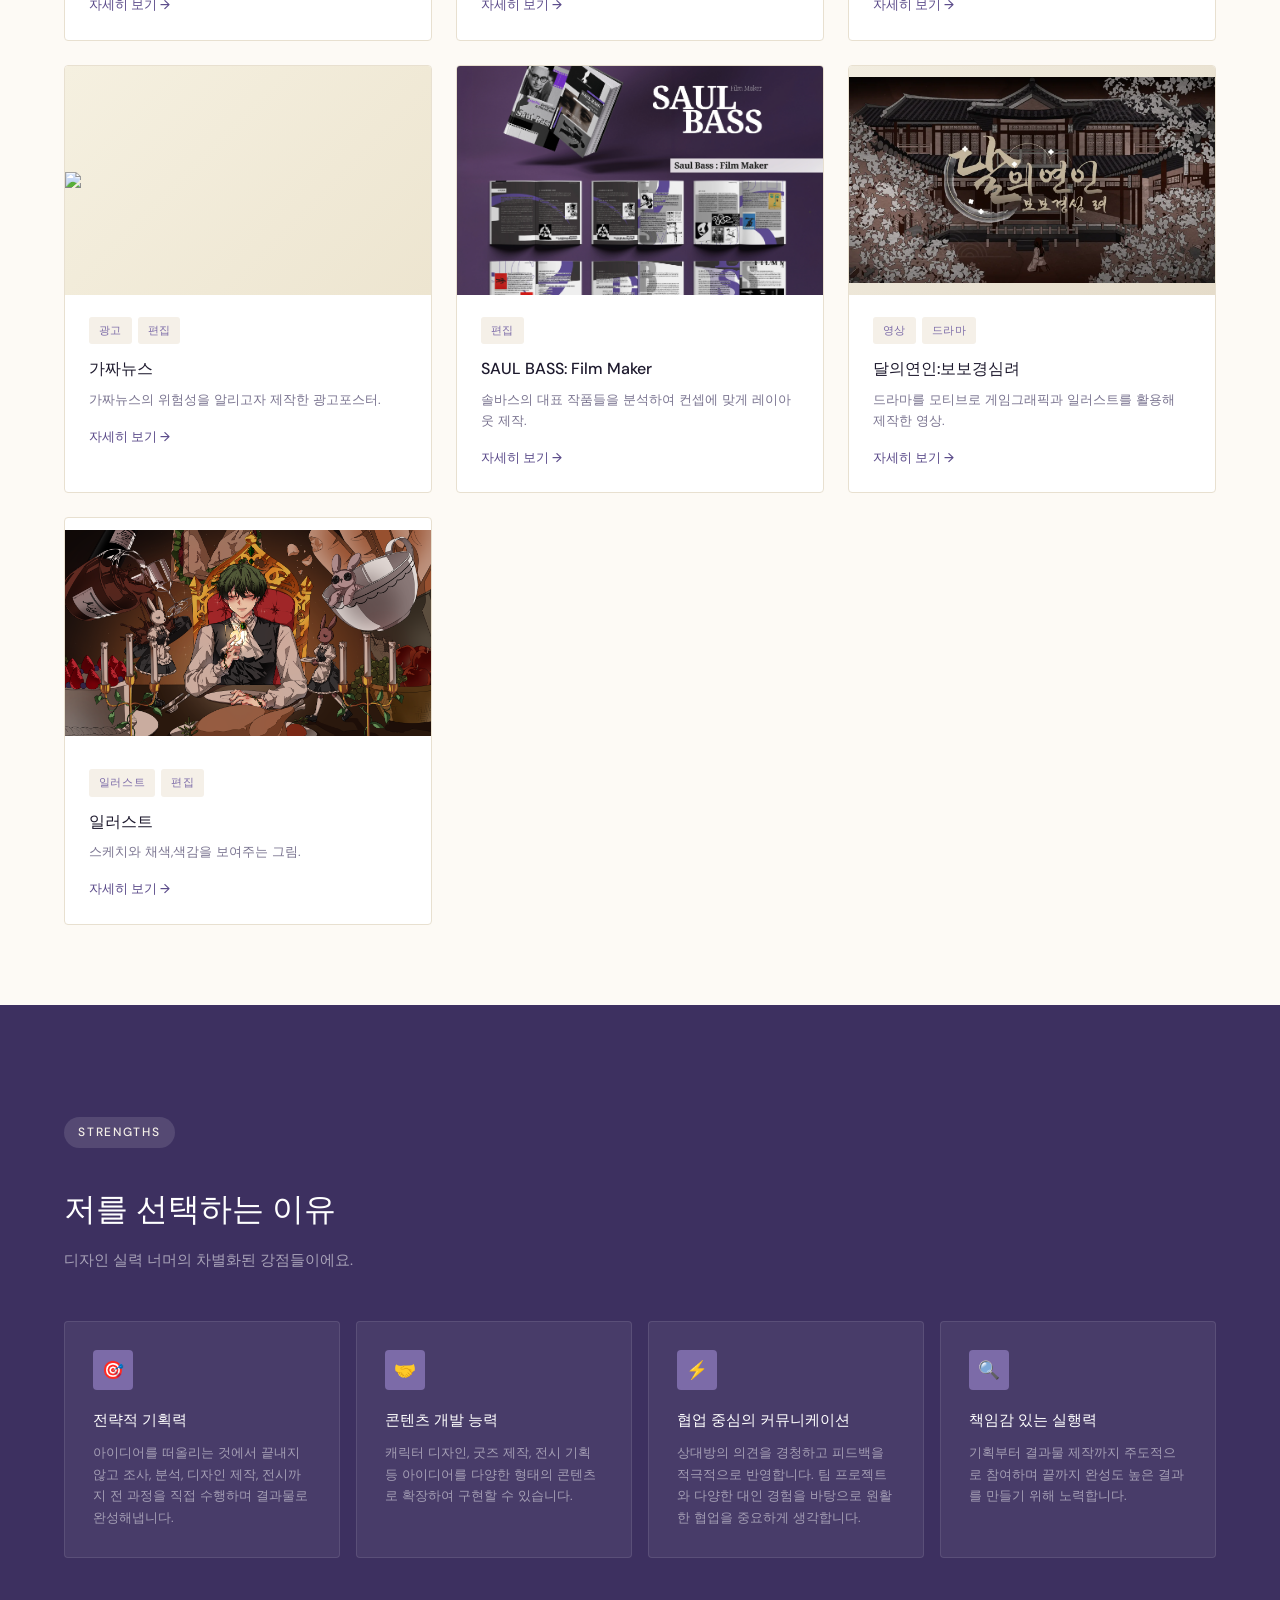
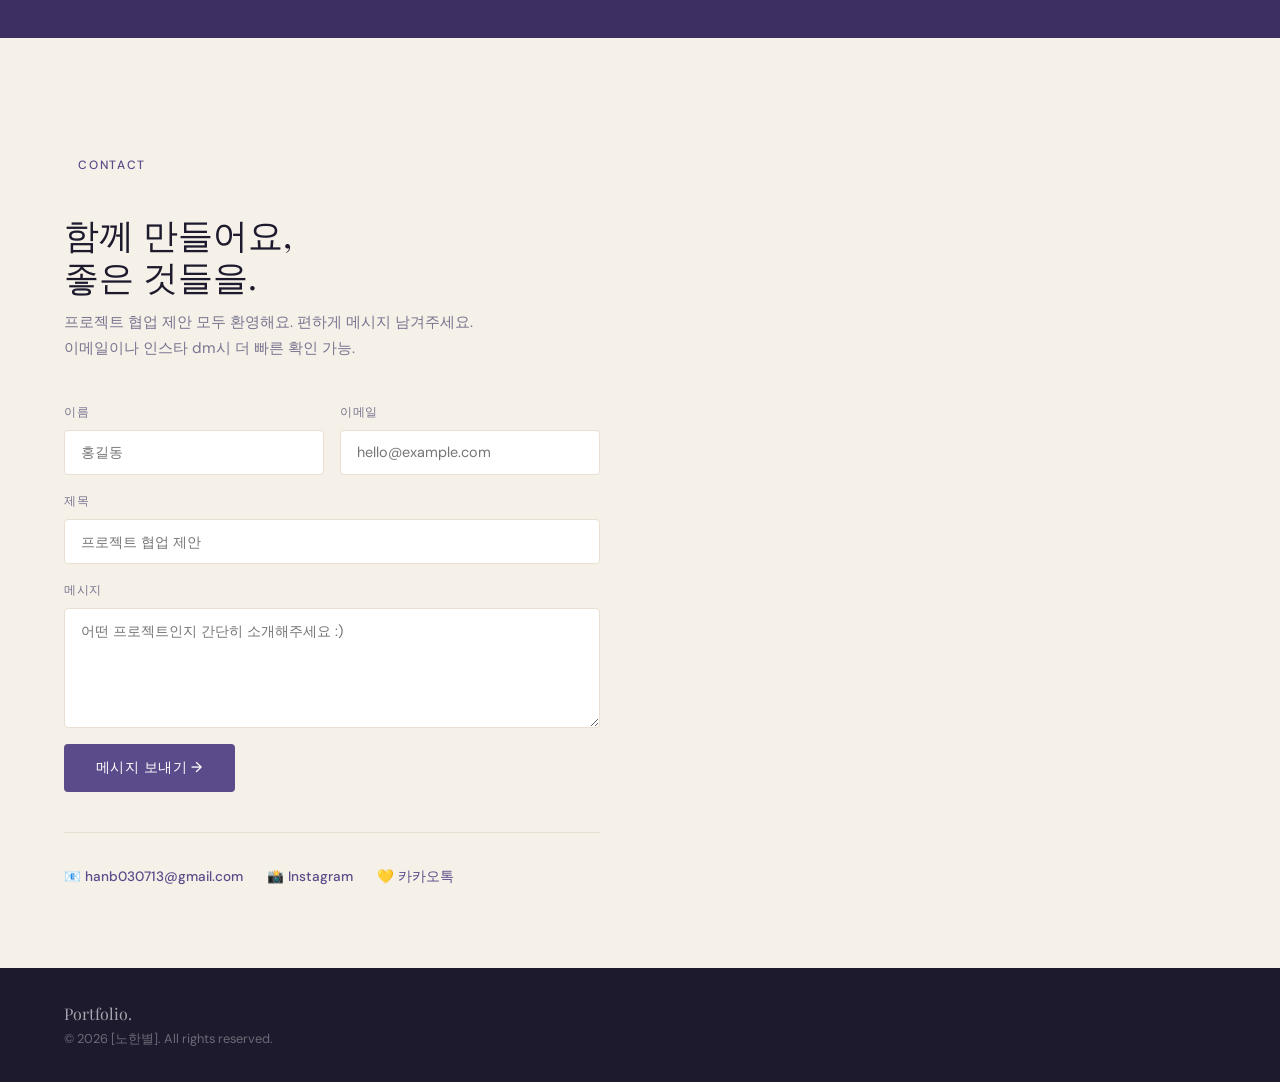
==== commit 5d46f994: "Update index.html" ====
--- a/index.html
+++ b/index.html
@@ -981,7 +981,7 @@
       </div>
     </div>
     <div class="project-card" data-category="일러스트">
-      <div class="project-thumb project-thumb-6"><img src="images/그림.webp"></div>
+      <div class="project-thumb project-thumb-7"><img src="images/그림.webp"></div>
       <div class="project-body">
         <div class="project-tags"><span class="project-tag" data-category="편집">일러스트</span><span class="project-tag">편집</span></div>
         <div class="project-title">일러스트</div>
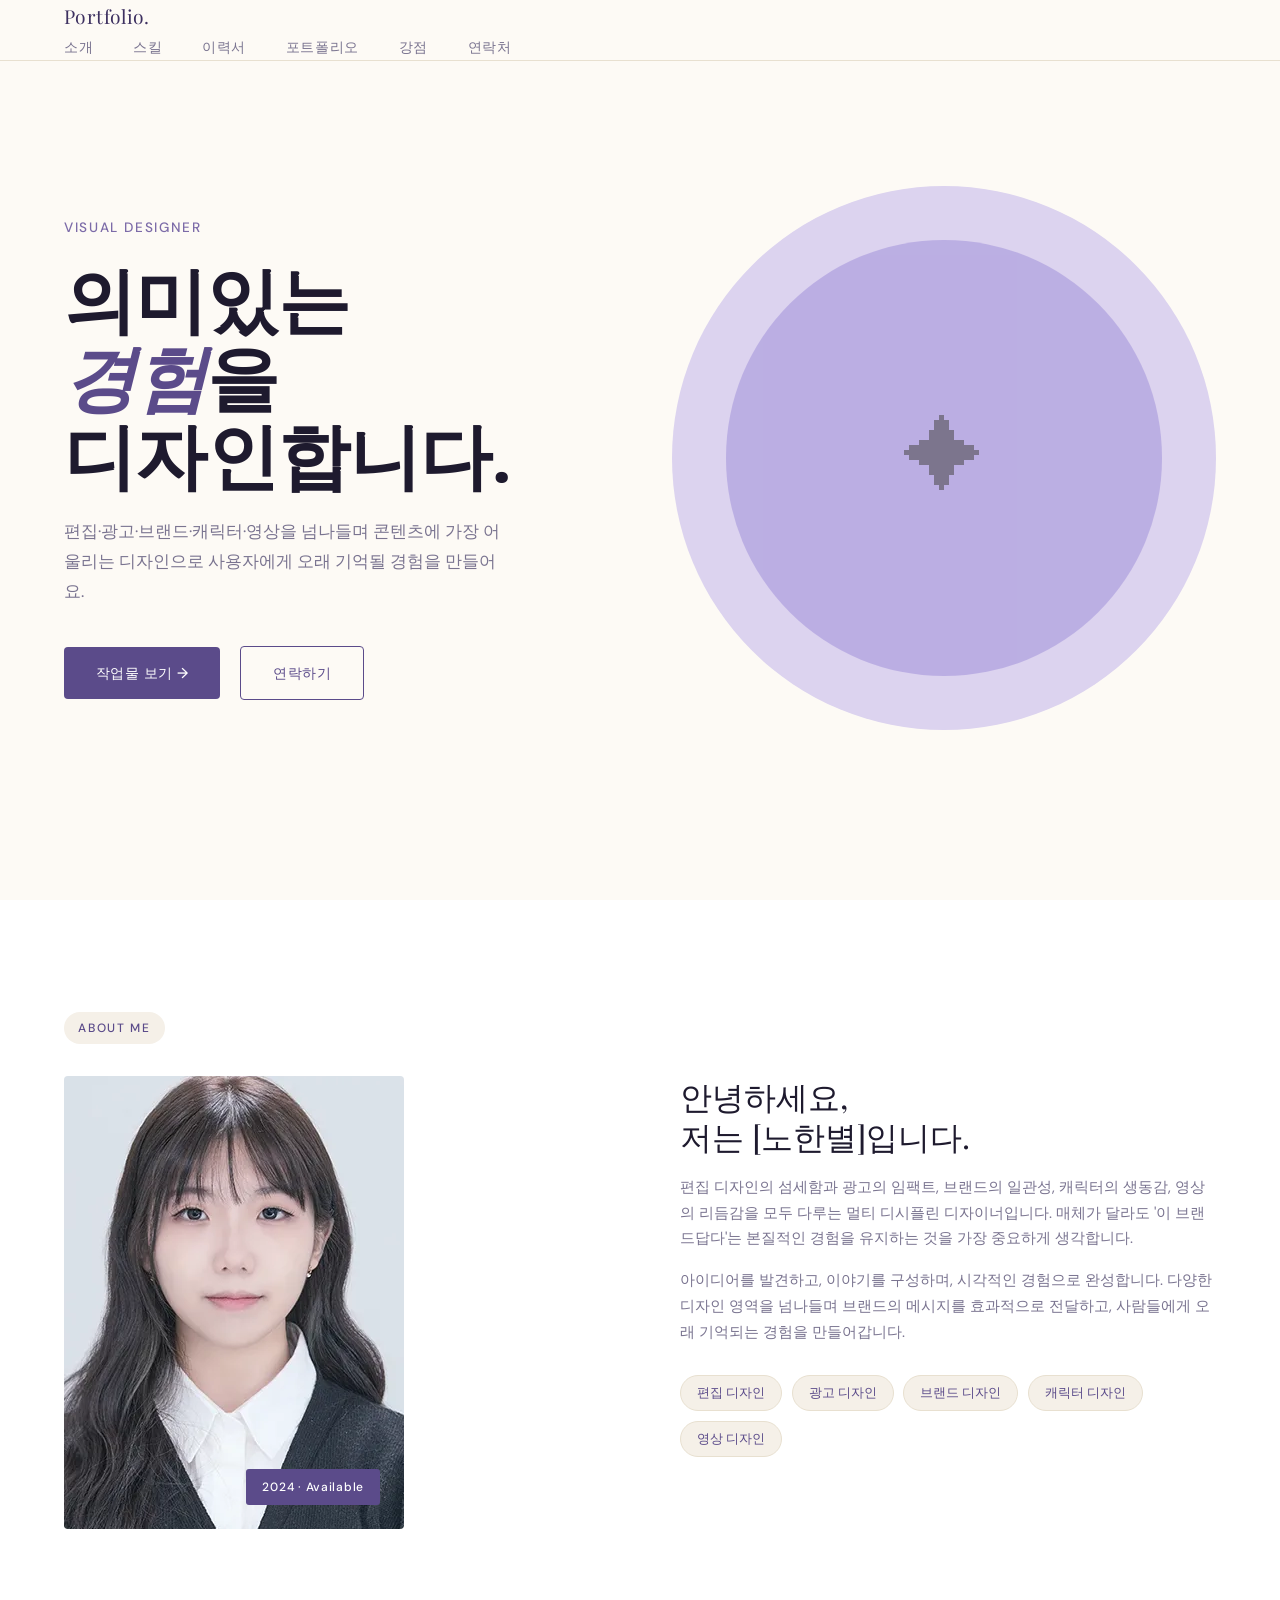
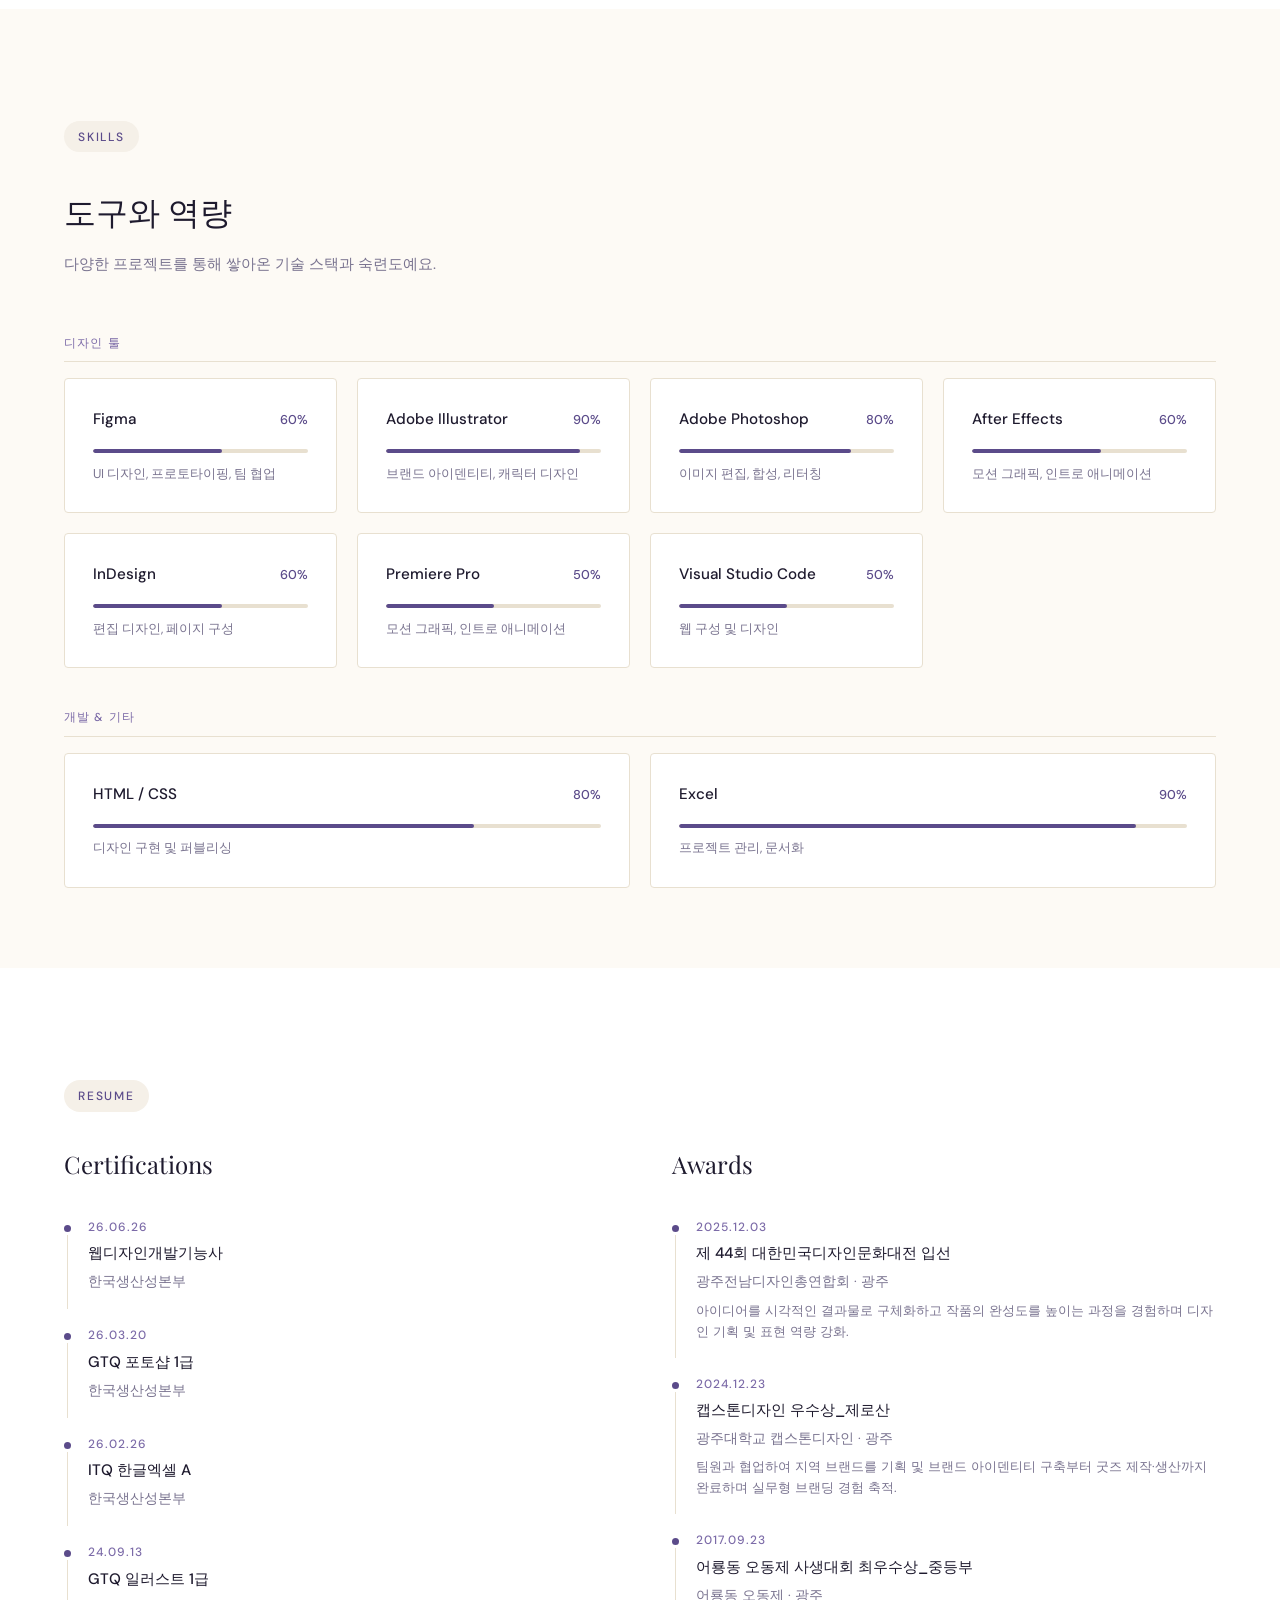
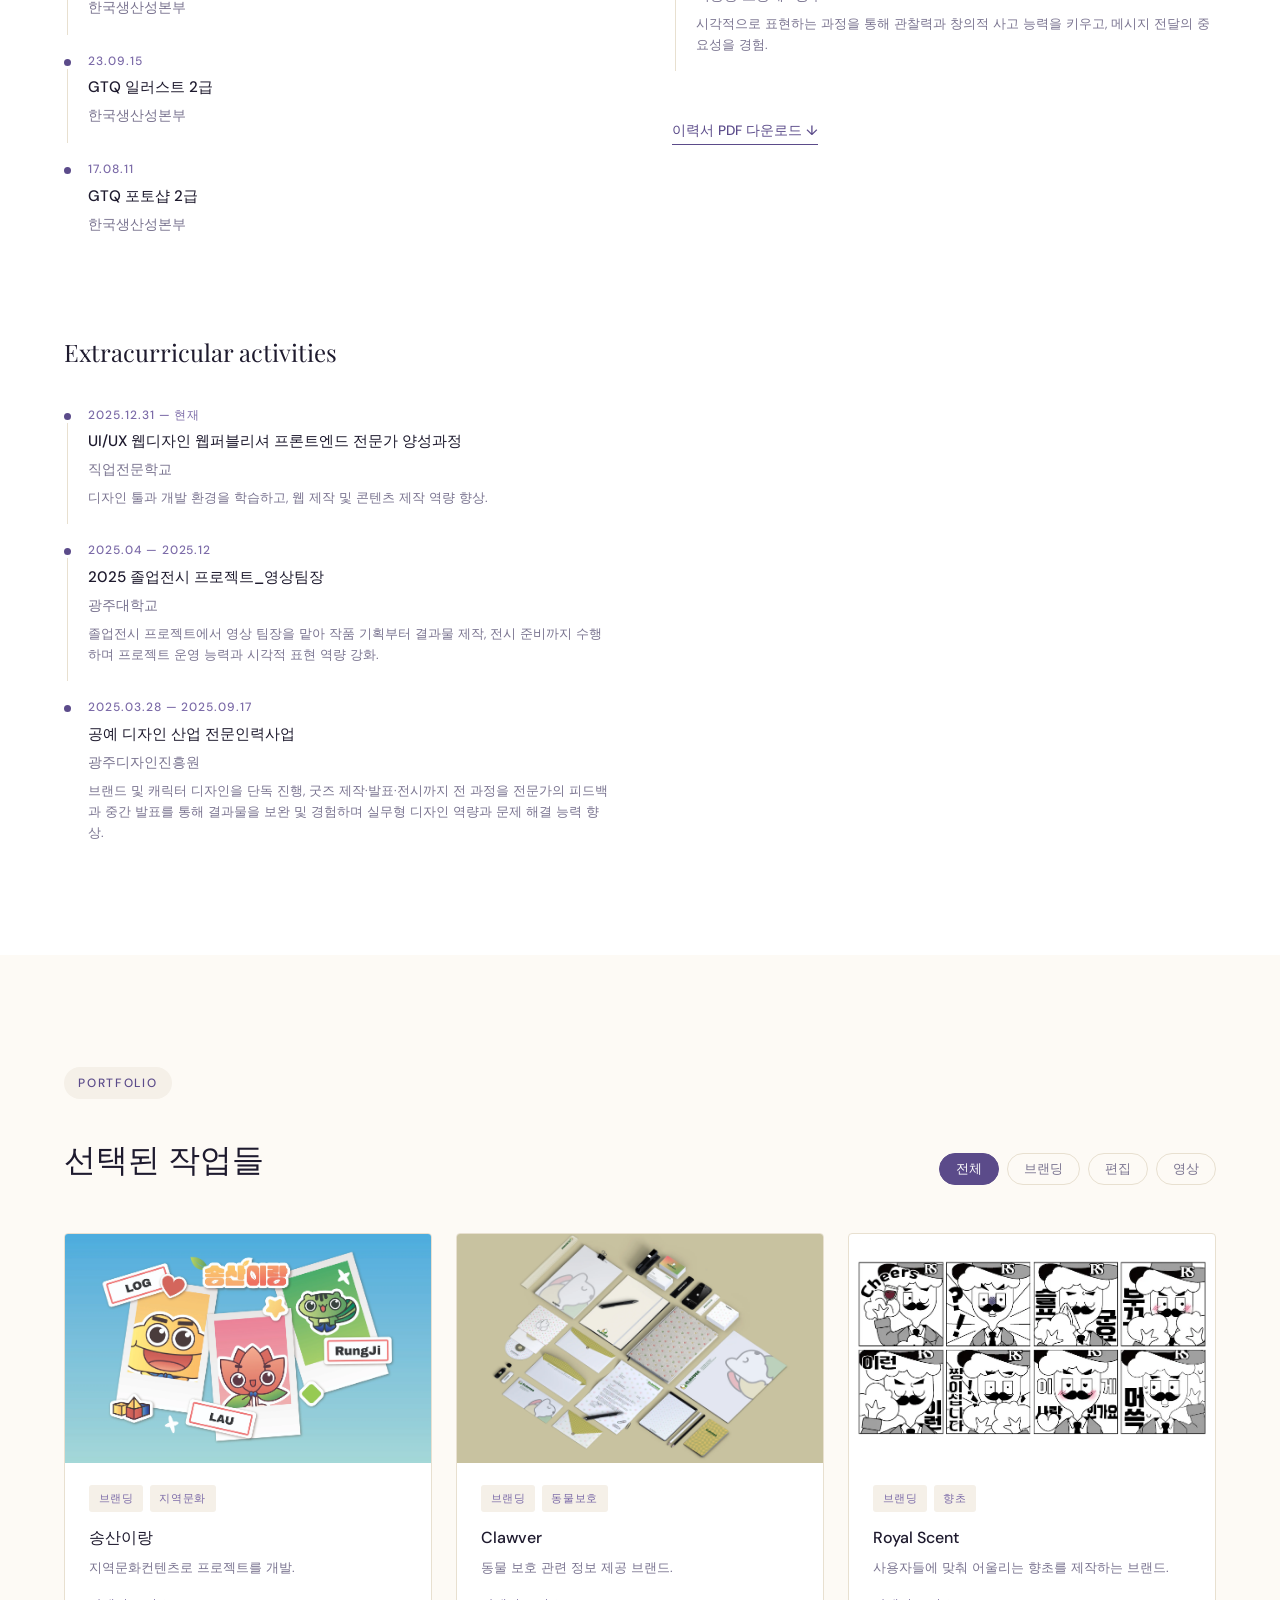
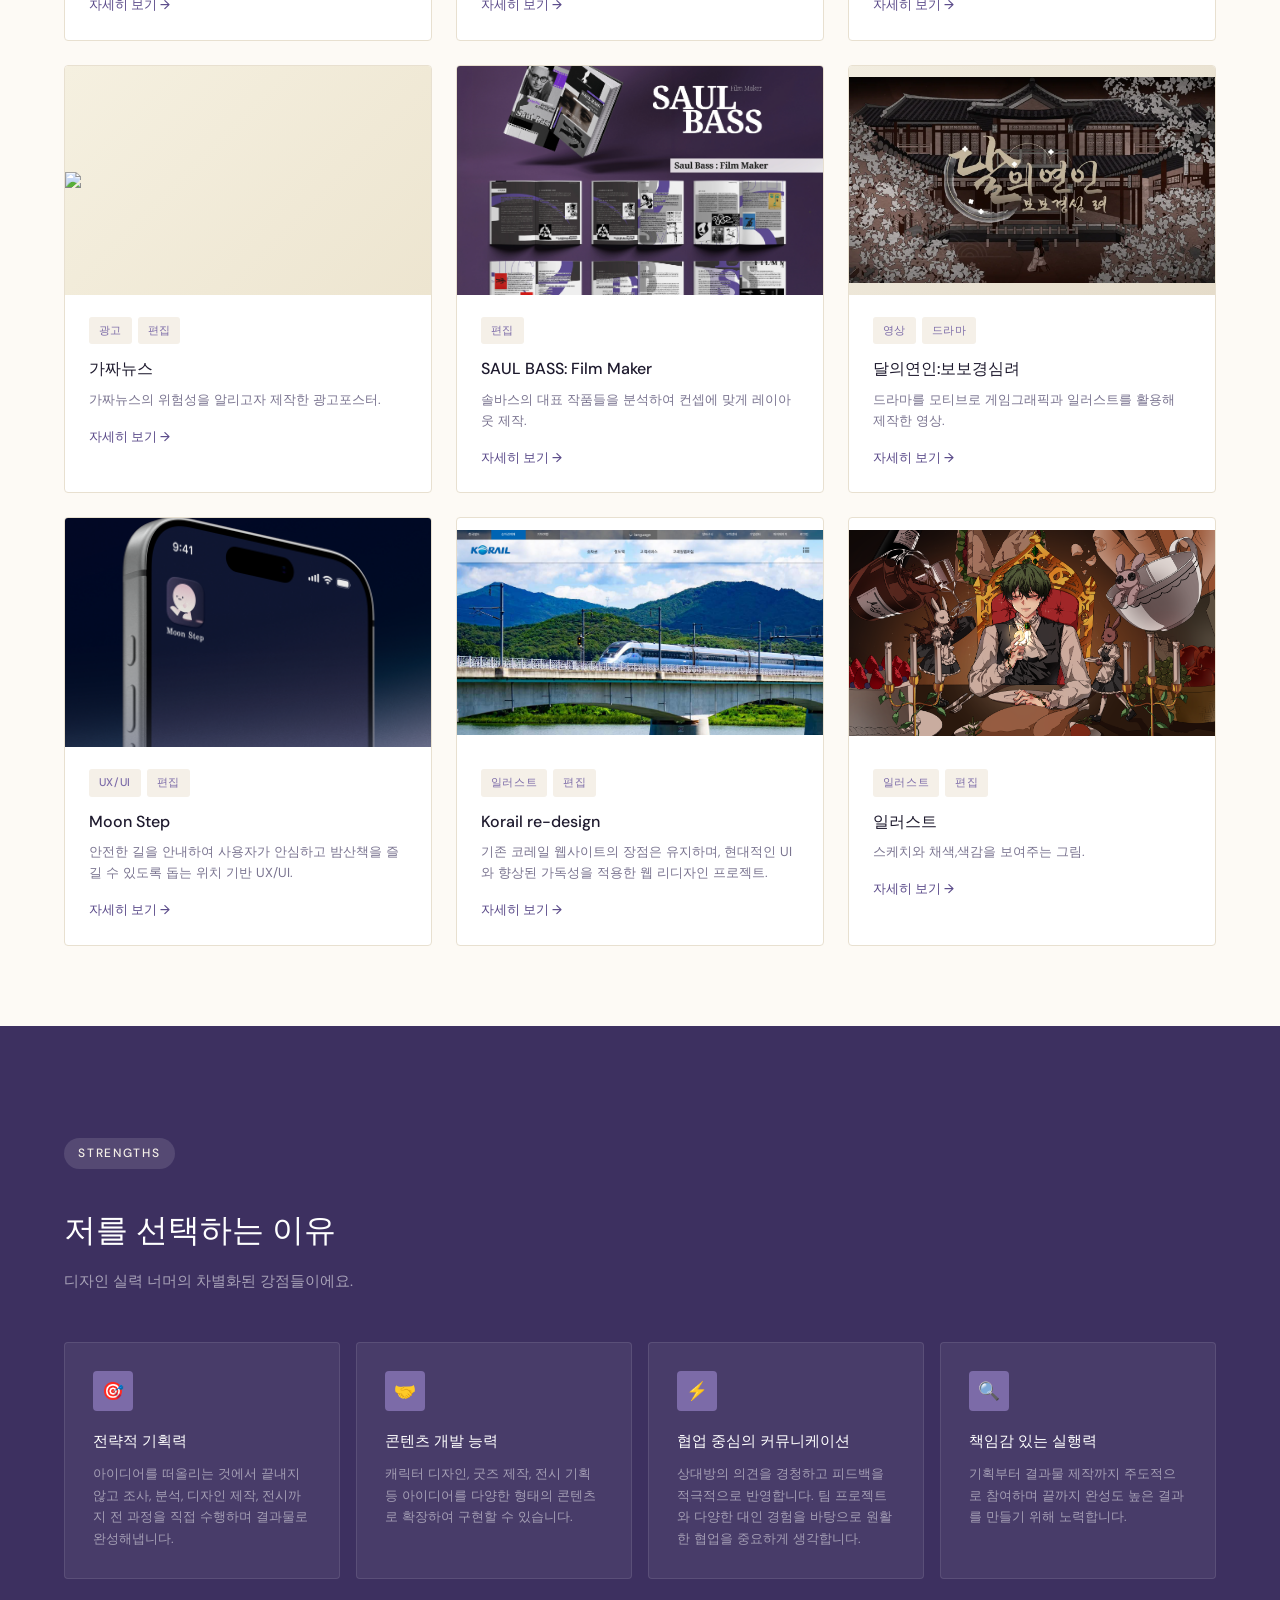
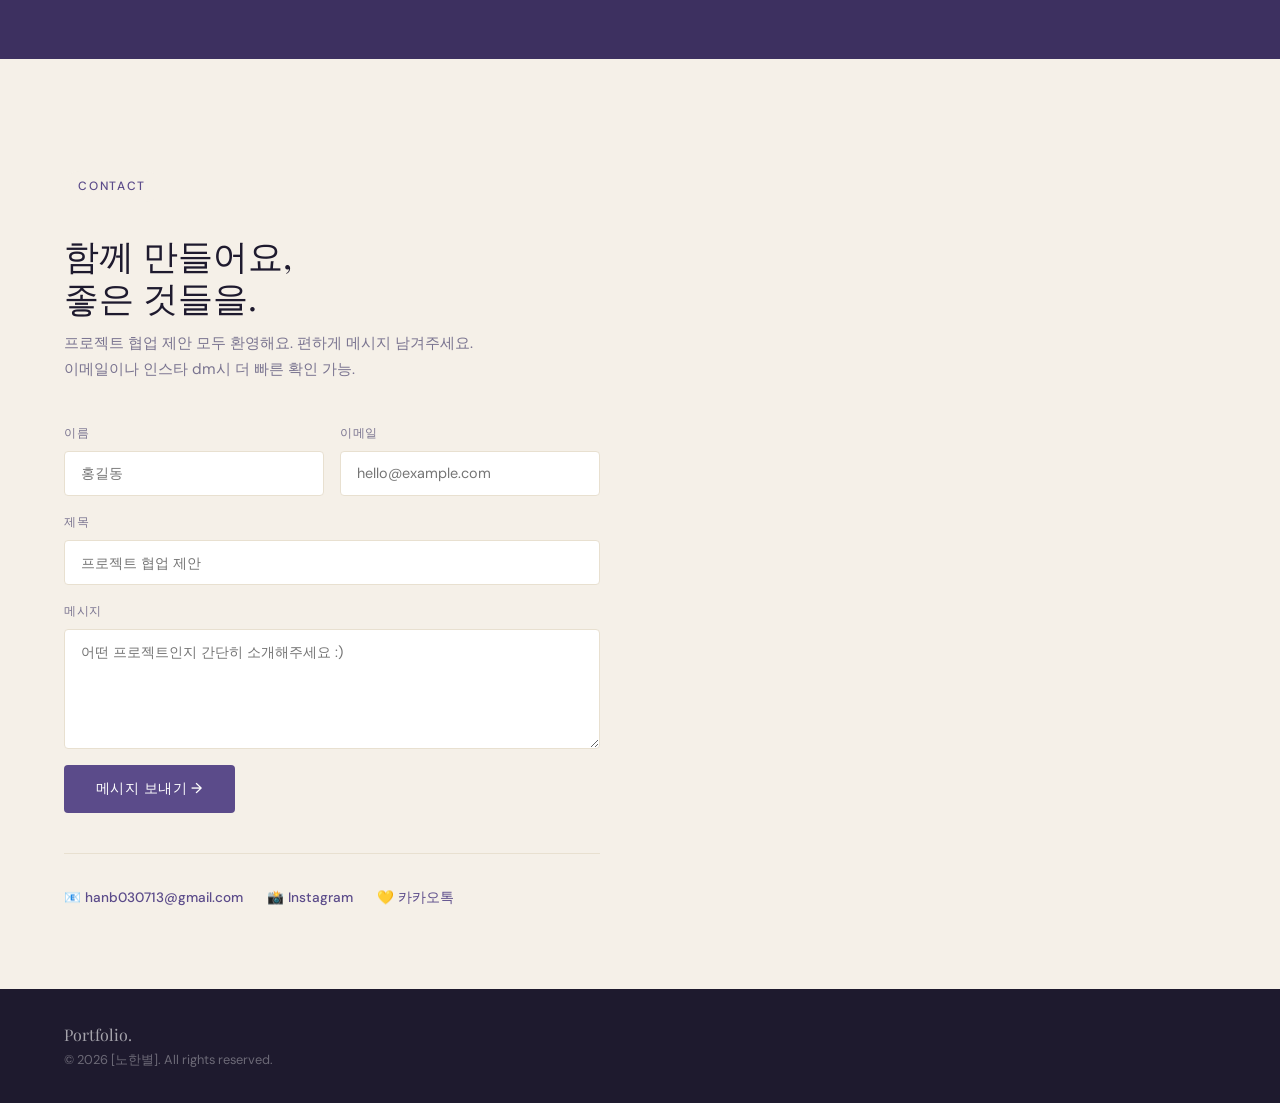
==== commit cbeff5ba: "Update index.html" ====
--- a/index.html
+++ b/index.html
@@ -980,13 +980,31 @@
         <a href="pot6.html" class="project-link">자세히 보기 →</a>
       </div>
     </div>
-    <div class="project-card" data-category="일러스트">
+    <div class="project-card" data-category="편집">
+      <div class="project-thumb project-thumb-7"><img src="images/폰확대2.webp"></div>
+      <div class="project-body">
+        <div class="project-tags"><span class="project-tag" data-category="편집">UX/UI</span><span class="project-tag">편집</span></div>
+        <div class="project-title">Moon Step</div>
+        <div class="project-desc">안전한 길을 안내하여 사용자가 안심하고 밤산책을 즐길 수 있도록 돕는 위치 기반 UX/UI.</div>
+        <a href="pot7.html" class="project-link">자세히 보기 →</a>
+      </div>
+    </div>
+    <div class="project-card" data-category="편집">
+      <div class="project-thumb project-thumb-7"><img src="images/메인화면.webp"></div>
+      <div class="project-body">
+        <div class="project-tags"><span class="project-tag" data-category="편집">일러스트</span><span class="project-tag">편집</span></div>
+        <div class="project-title">Korail re-design</div>
+        <div class="project-desc">기존 코레일 웹사이트의 장점은 유지하며, 현대적인 UI와 향상된 가독성을 적용한 웹 리디자인 프로젝트.</div>
+        <a href="pot8.html" class="project-link">자세히 보기 →</a>
+      </div>
+    </div>
+    <div class="project-card" data-category="편집">
       <div class="project-thumb project-thumb-7"><img src="images/그림.webp"></div>
       <div class="project-body">
         <div class="project-tags"><span class="project-tag" data-category="편집">일러스트</span><span class="project-tag">편집</span></div>
         <div class="project-title">일러스트</div>
         <div class="project-desc">스케치와 채색,색감을 보여주는 그림.</div>
-        <a href="pot7.html" class="project-link">자세히 보기 →</a>
+        <a href="pot9.html" class="project-link">자세히 보기 →</a>
       </div>
     </div>
   </div>
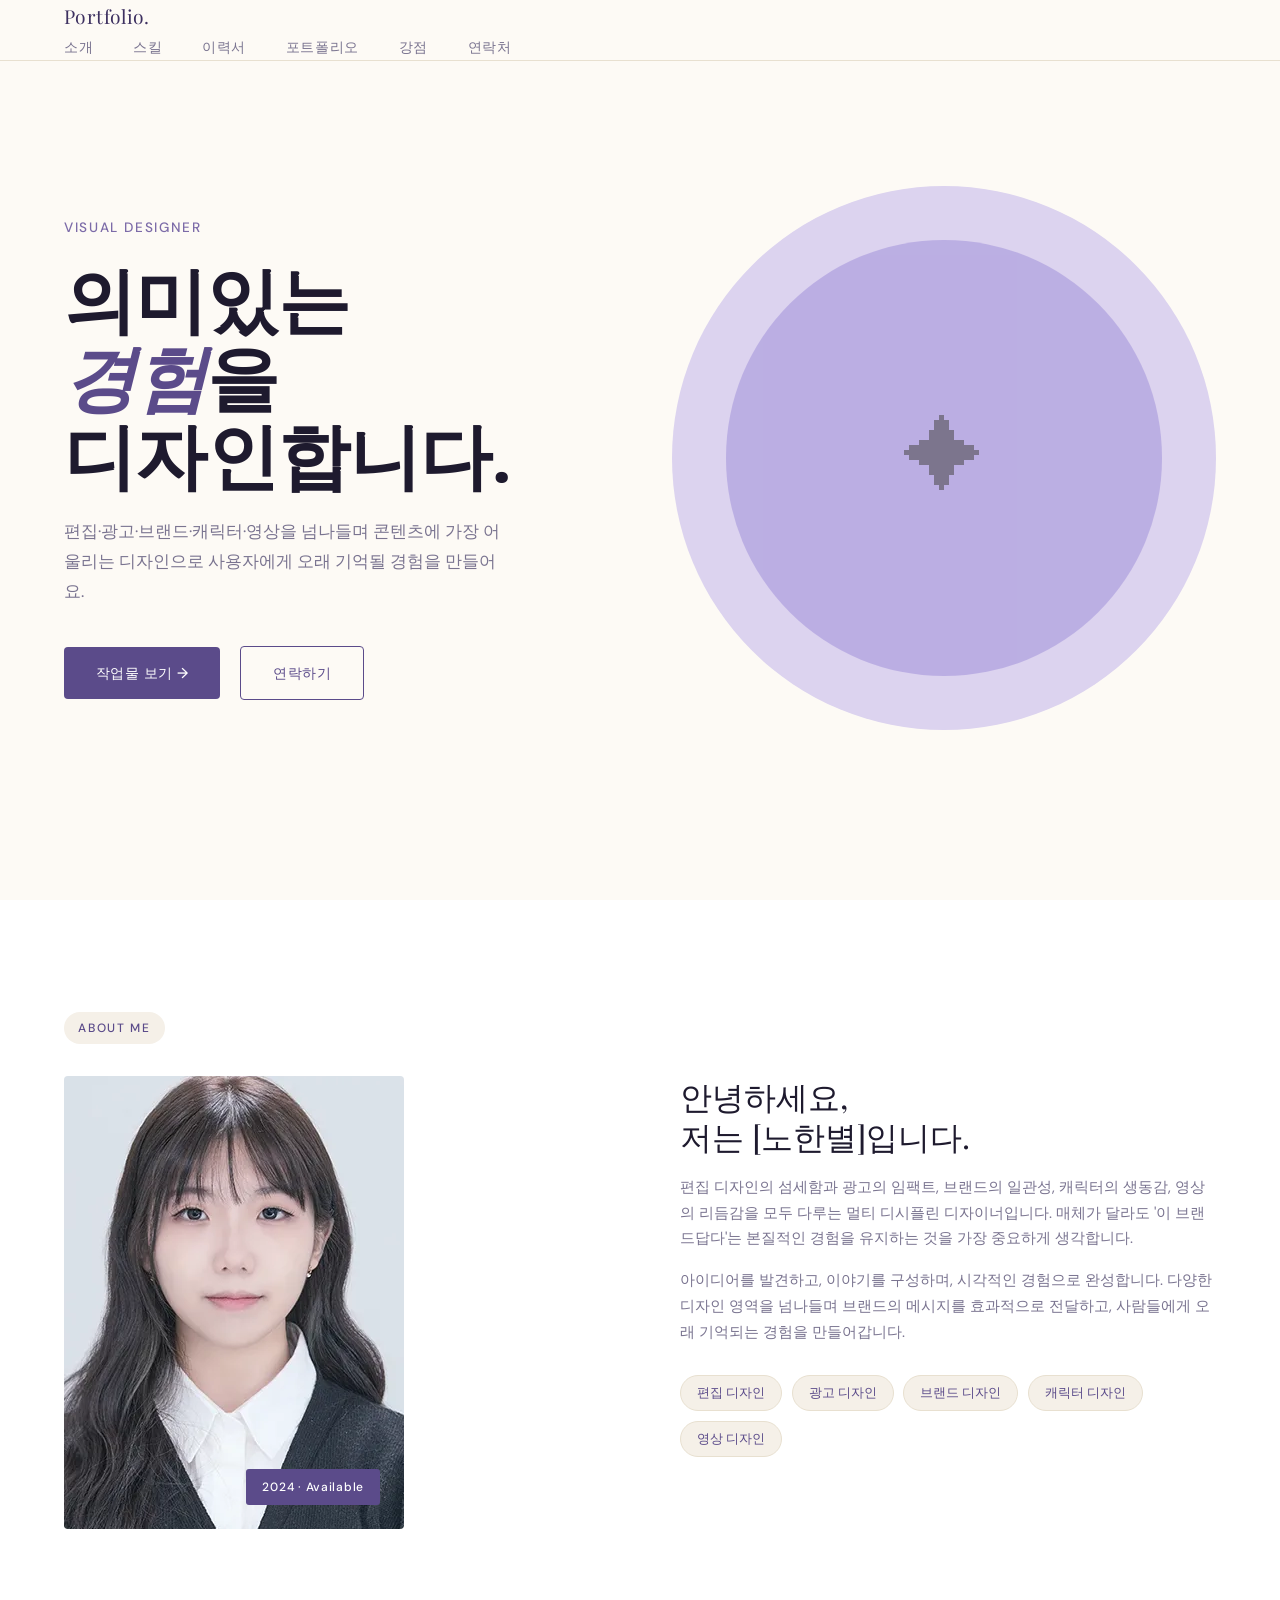
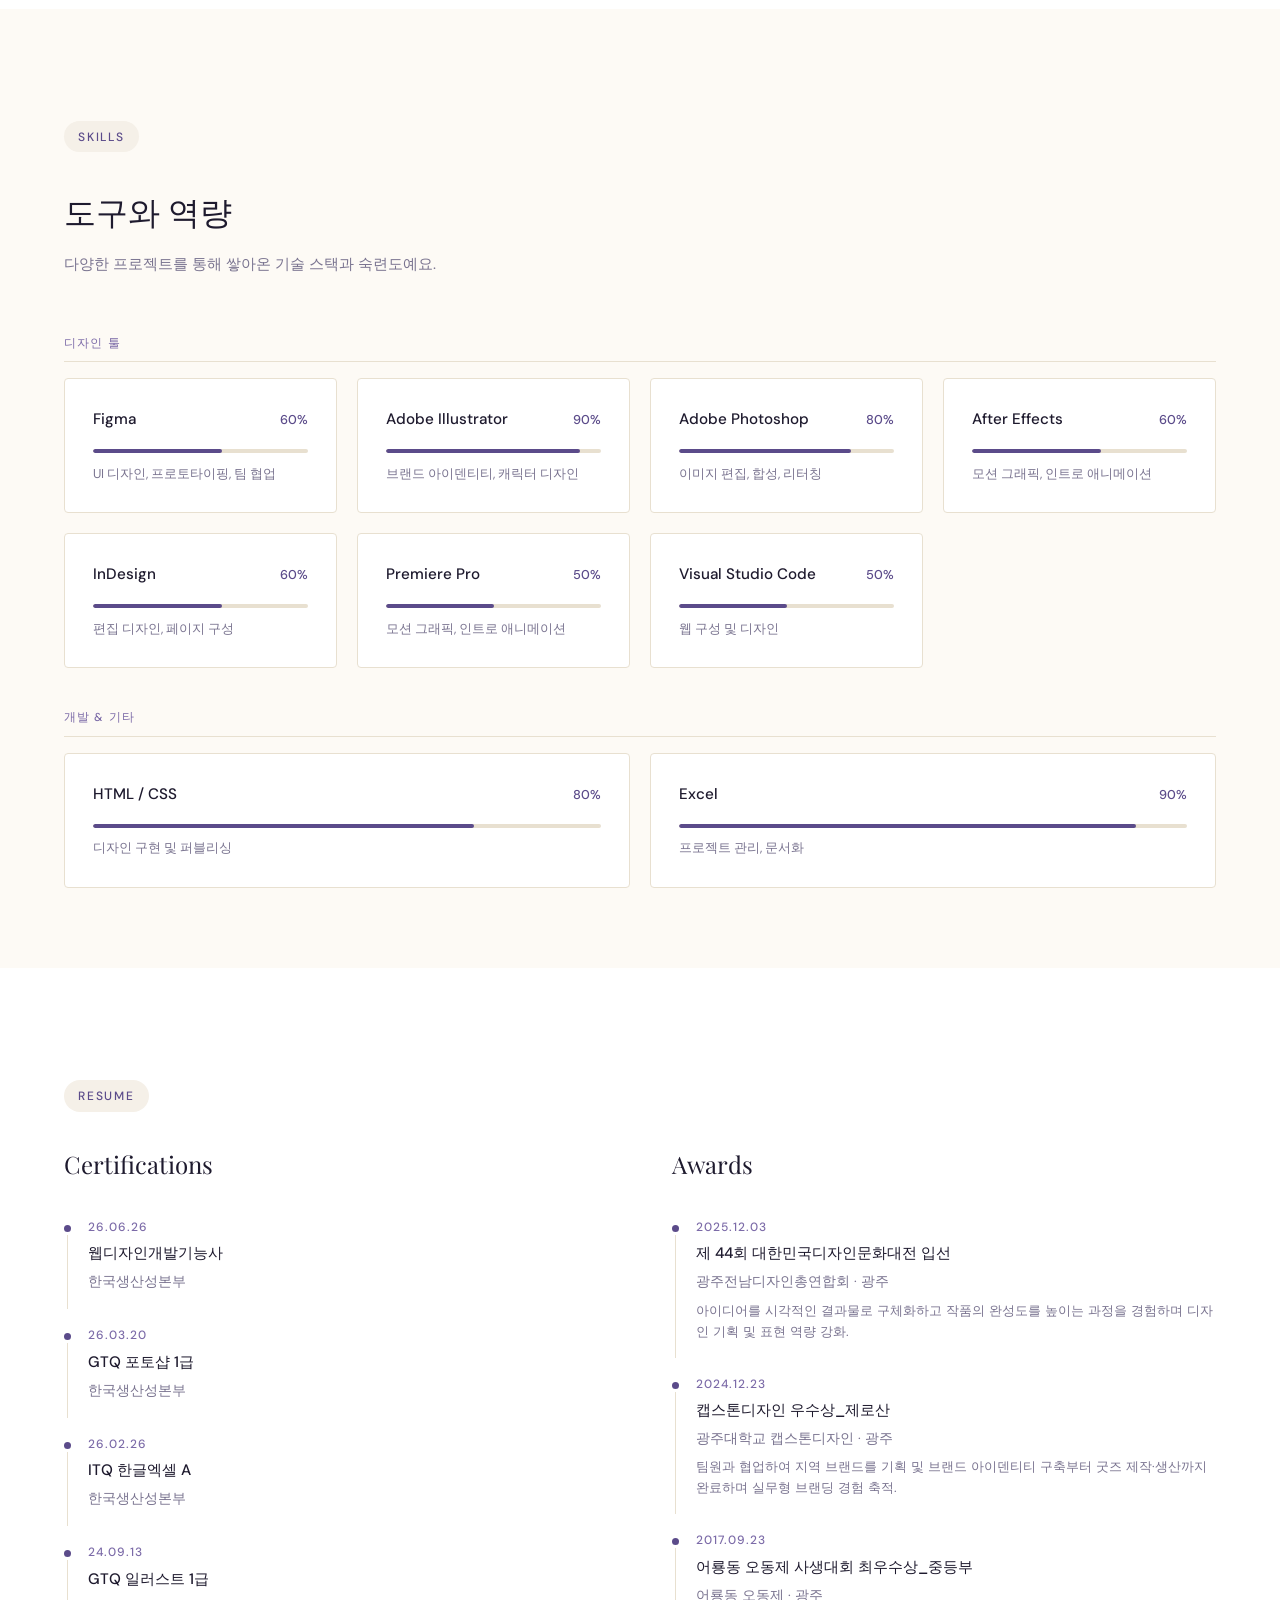
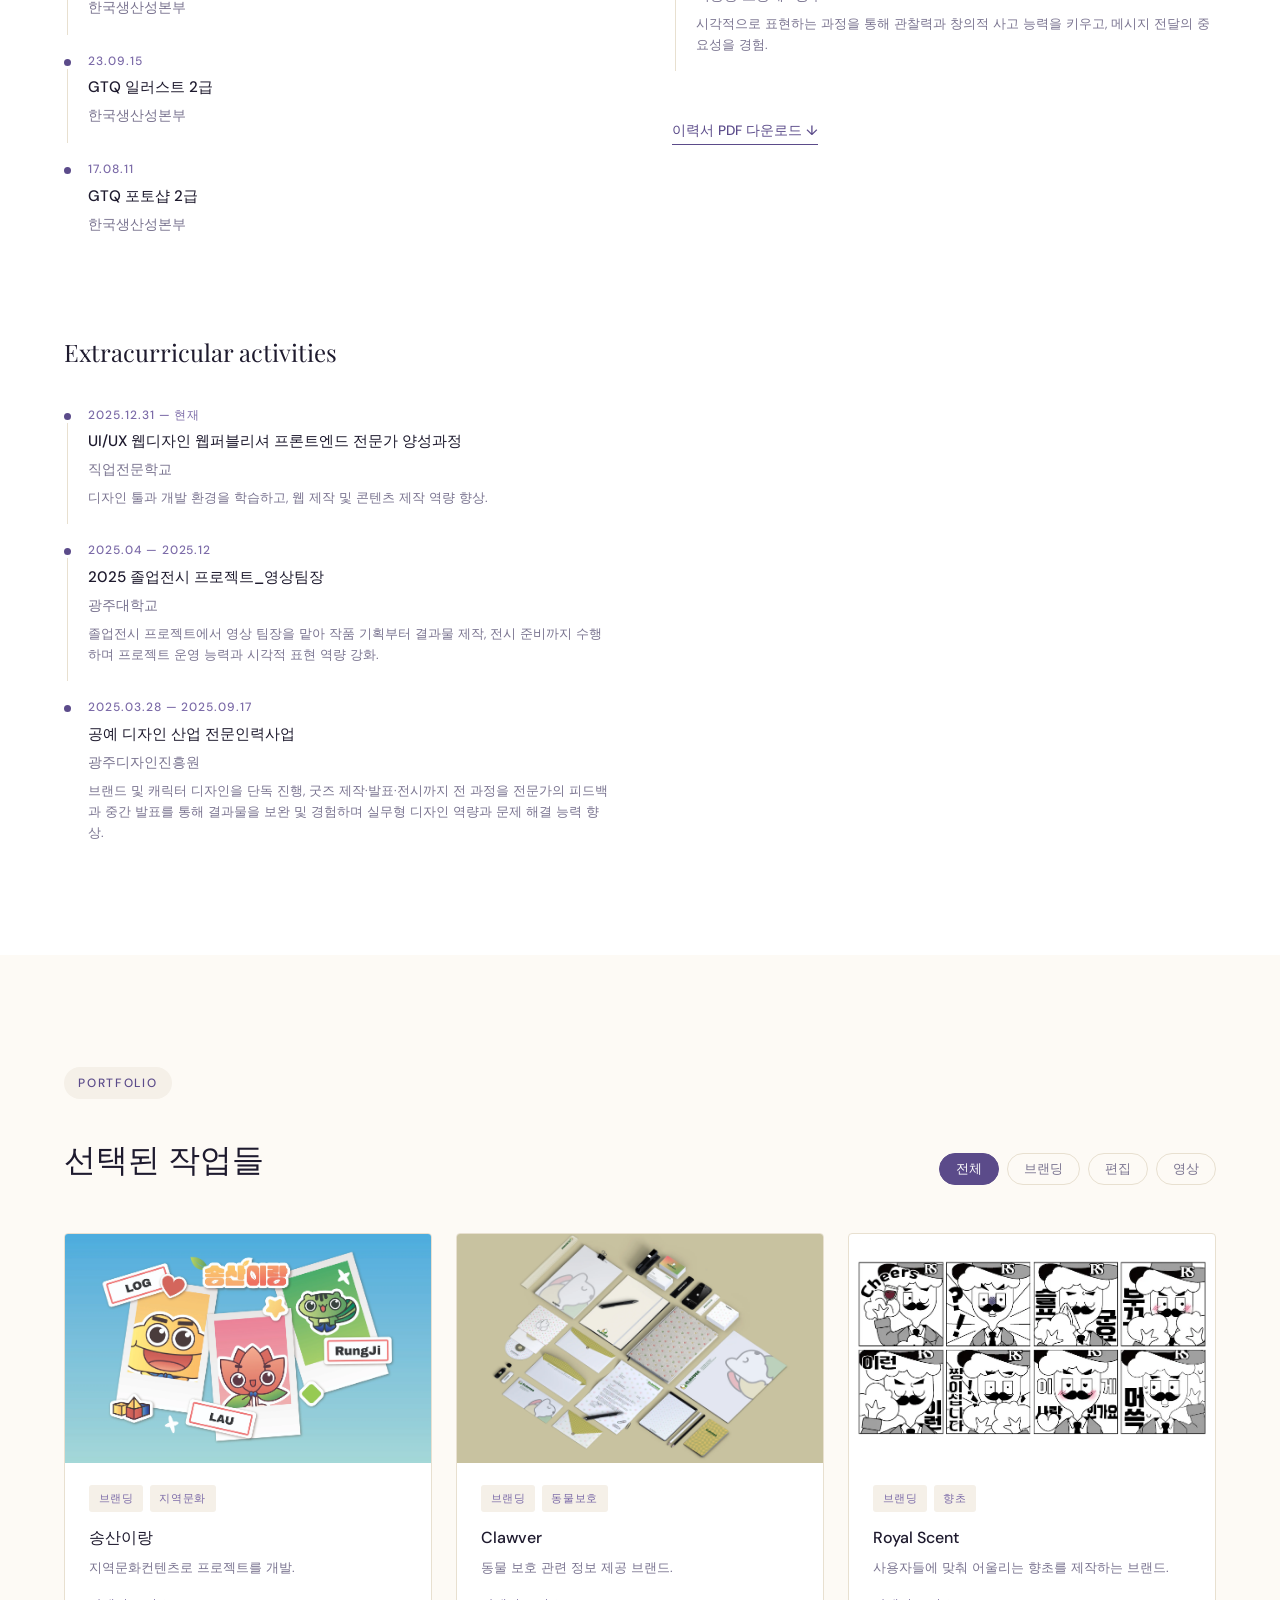
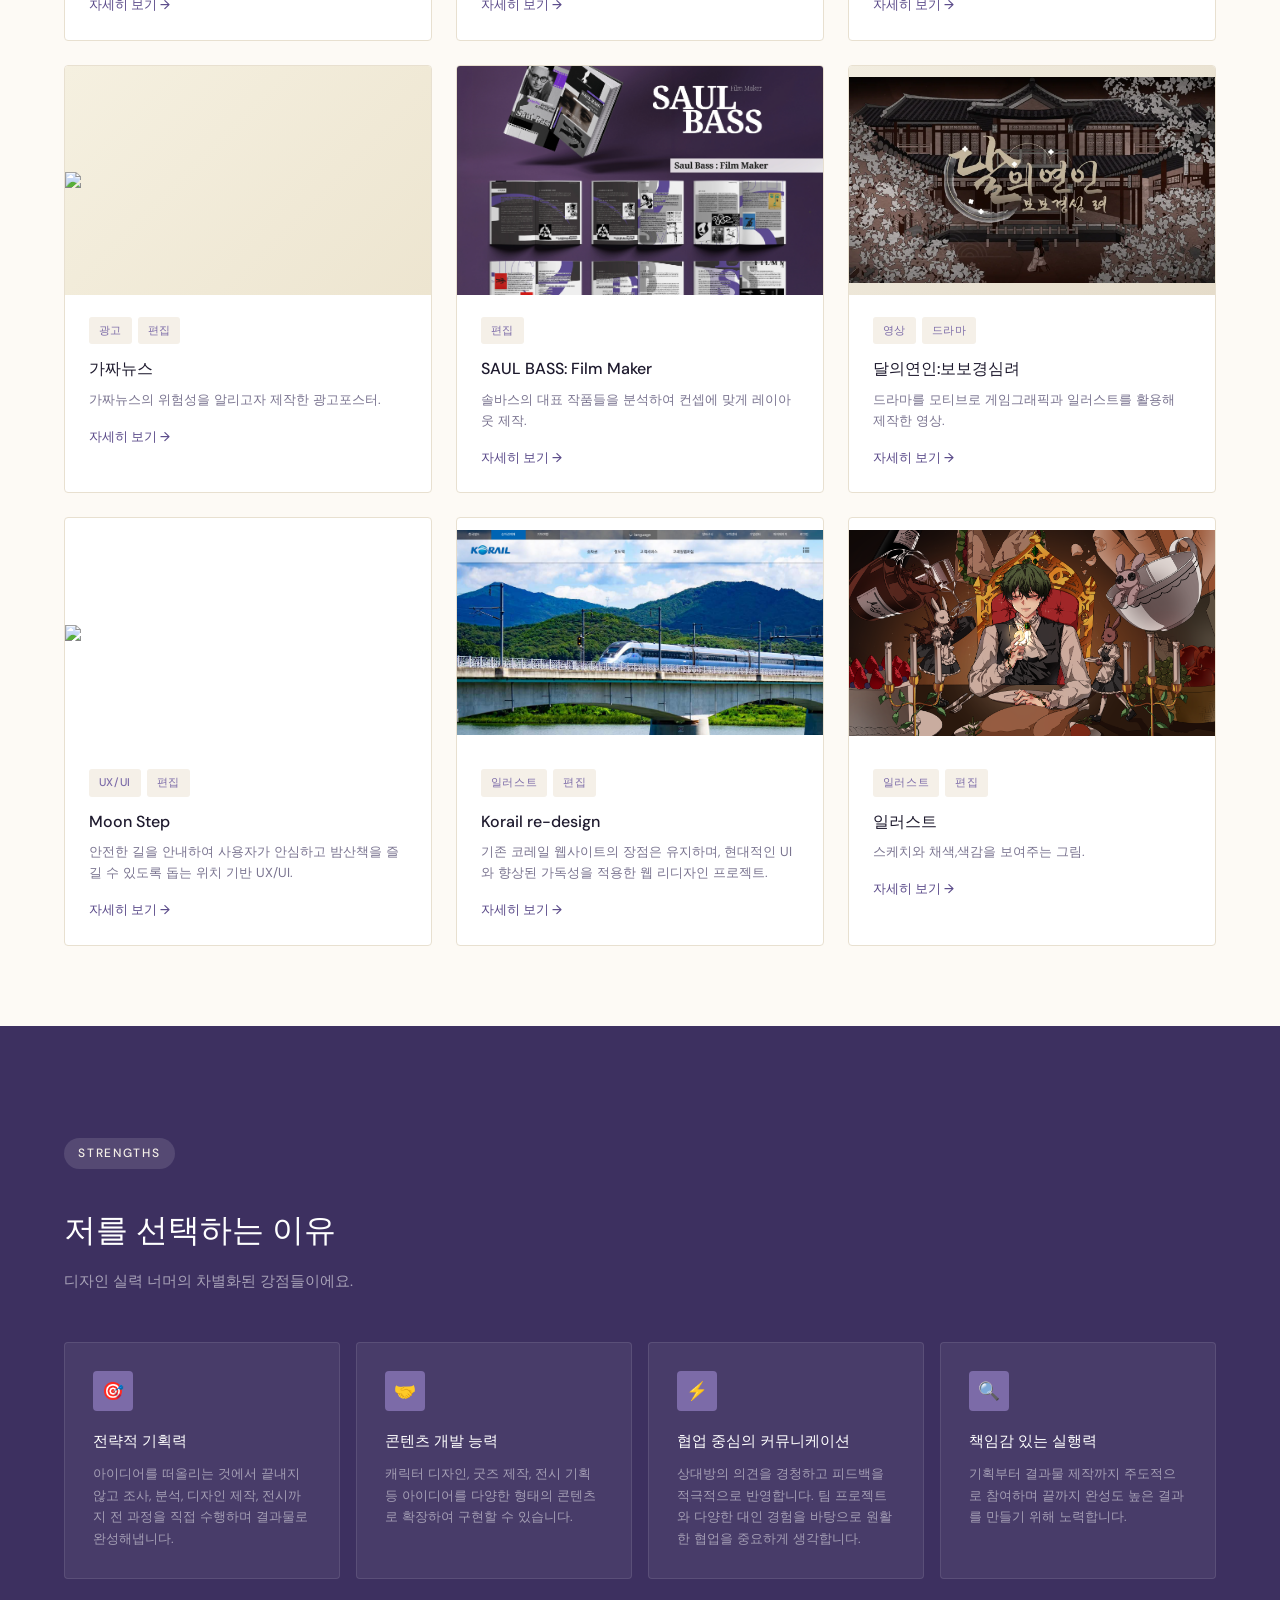
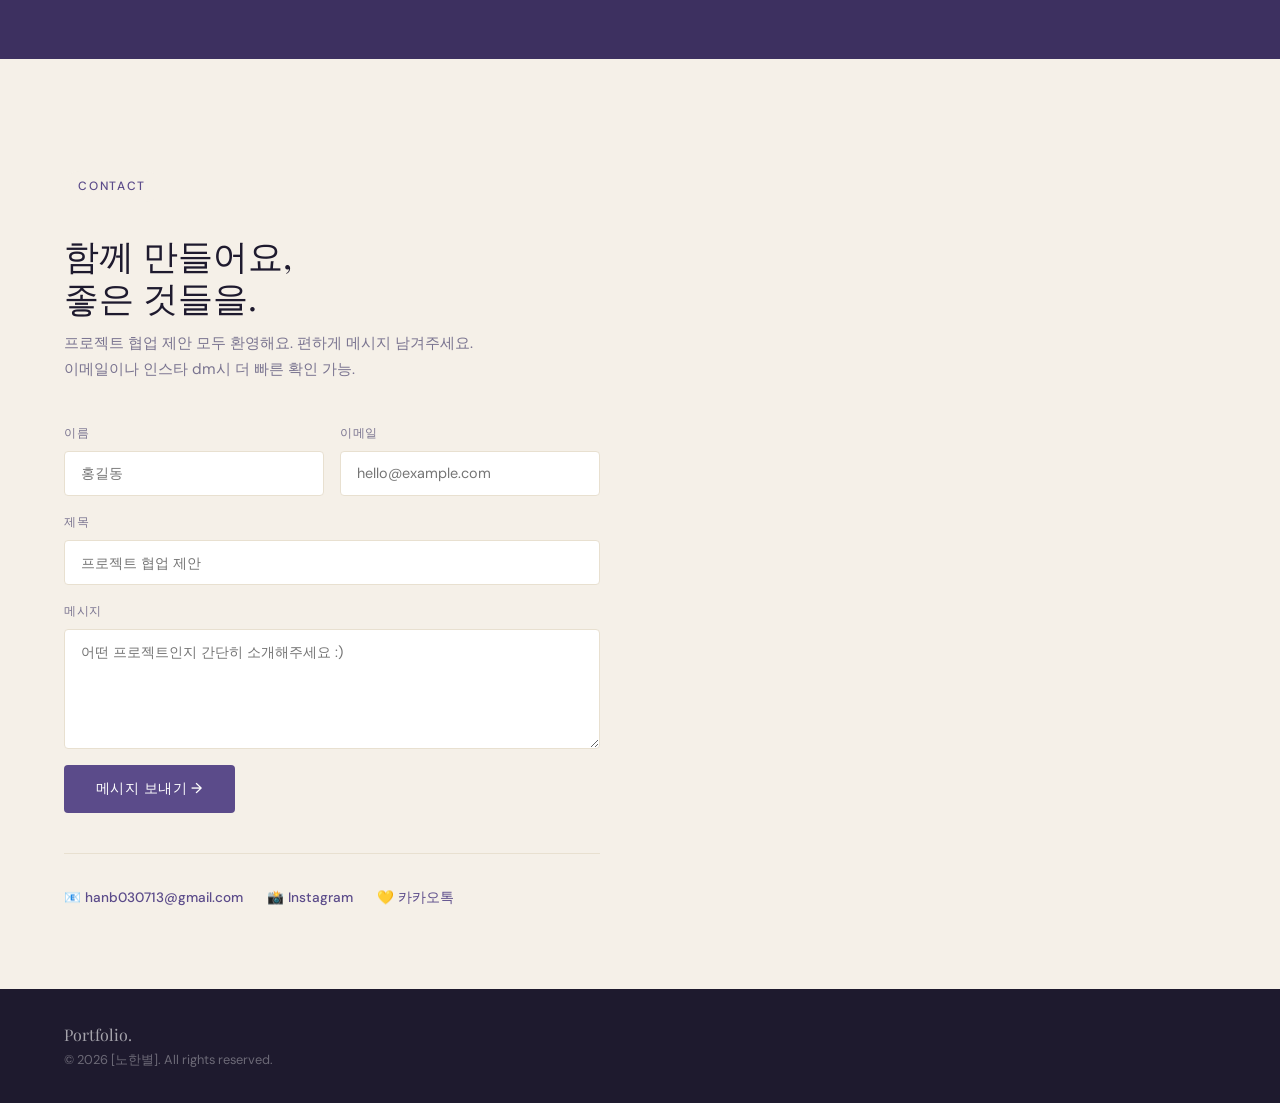
==== commit ecf4b5bf: "Update index.html" ====
--- a/index.html
+++ b/index.html
@@ -981,7 +981,7 @@
       </div>
     </div>
     <div class="project-card" data-category="편집">
-      <div class="project-thumb project-thumb-7"><img src="images/폰확대2.webp"></div>
+      <div class="project-thumb project-thumb-7"><img src="images/목업1.webp"></div>
       <div class="project-body">
         <div class="project-tags"><span class="project-tag" data-category="편집">UX/UI</span><span class="project-tag">편집</span></div>
         <div class="project-title">Moon Step</div>
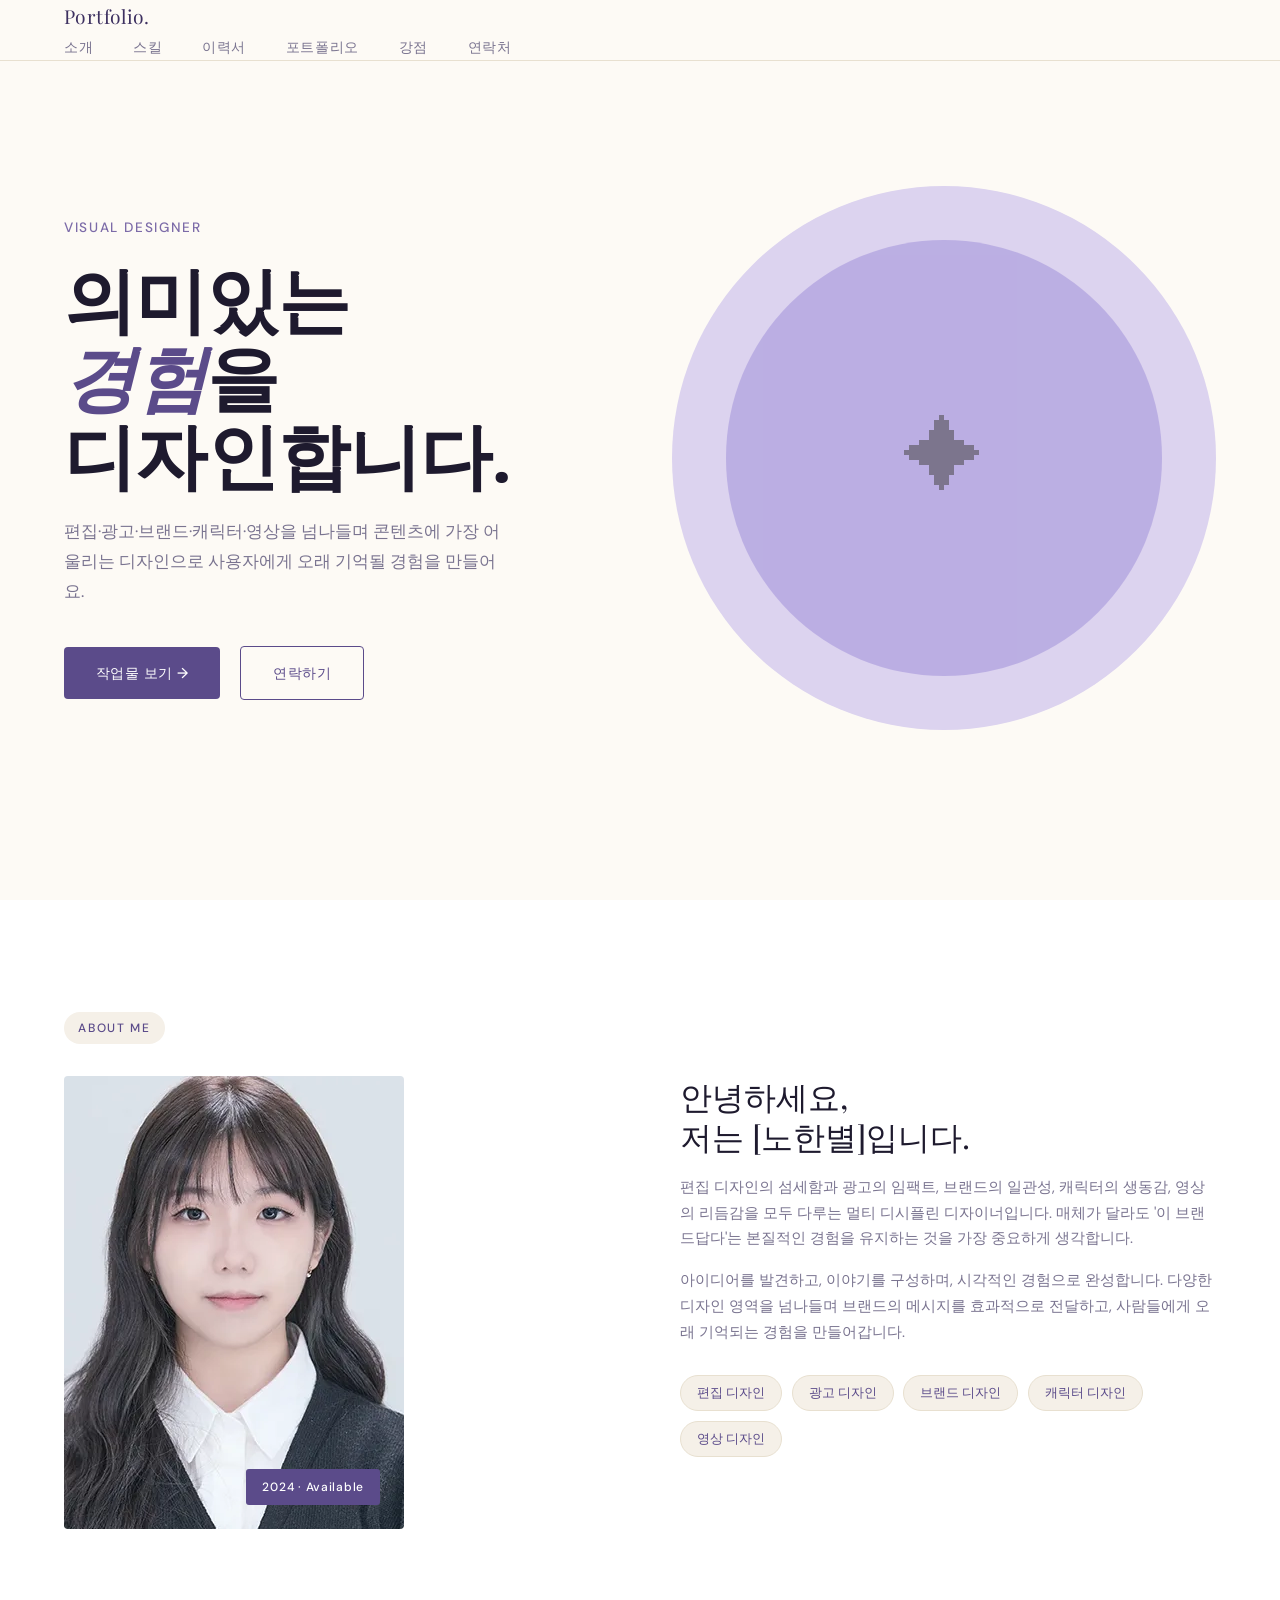
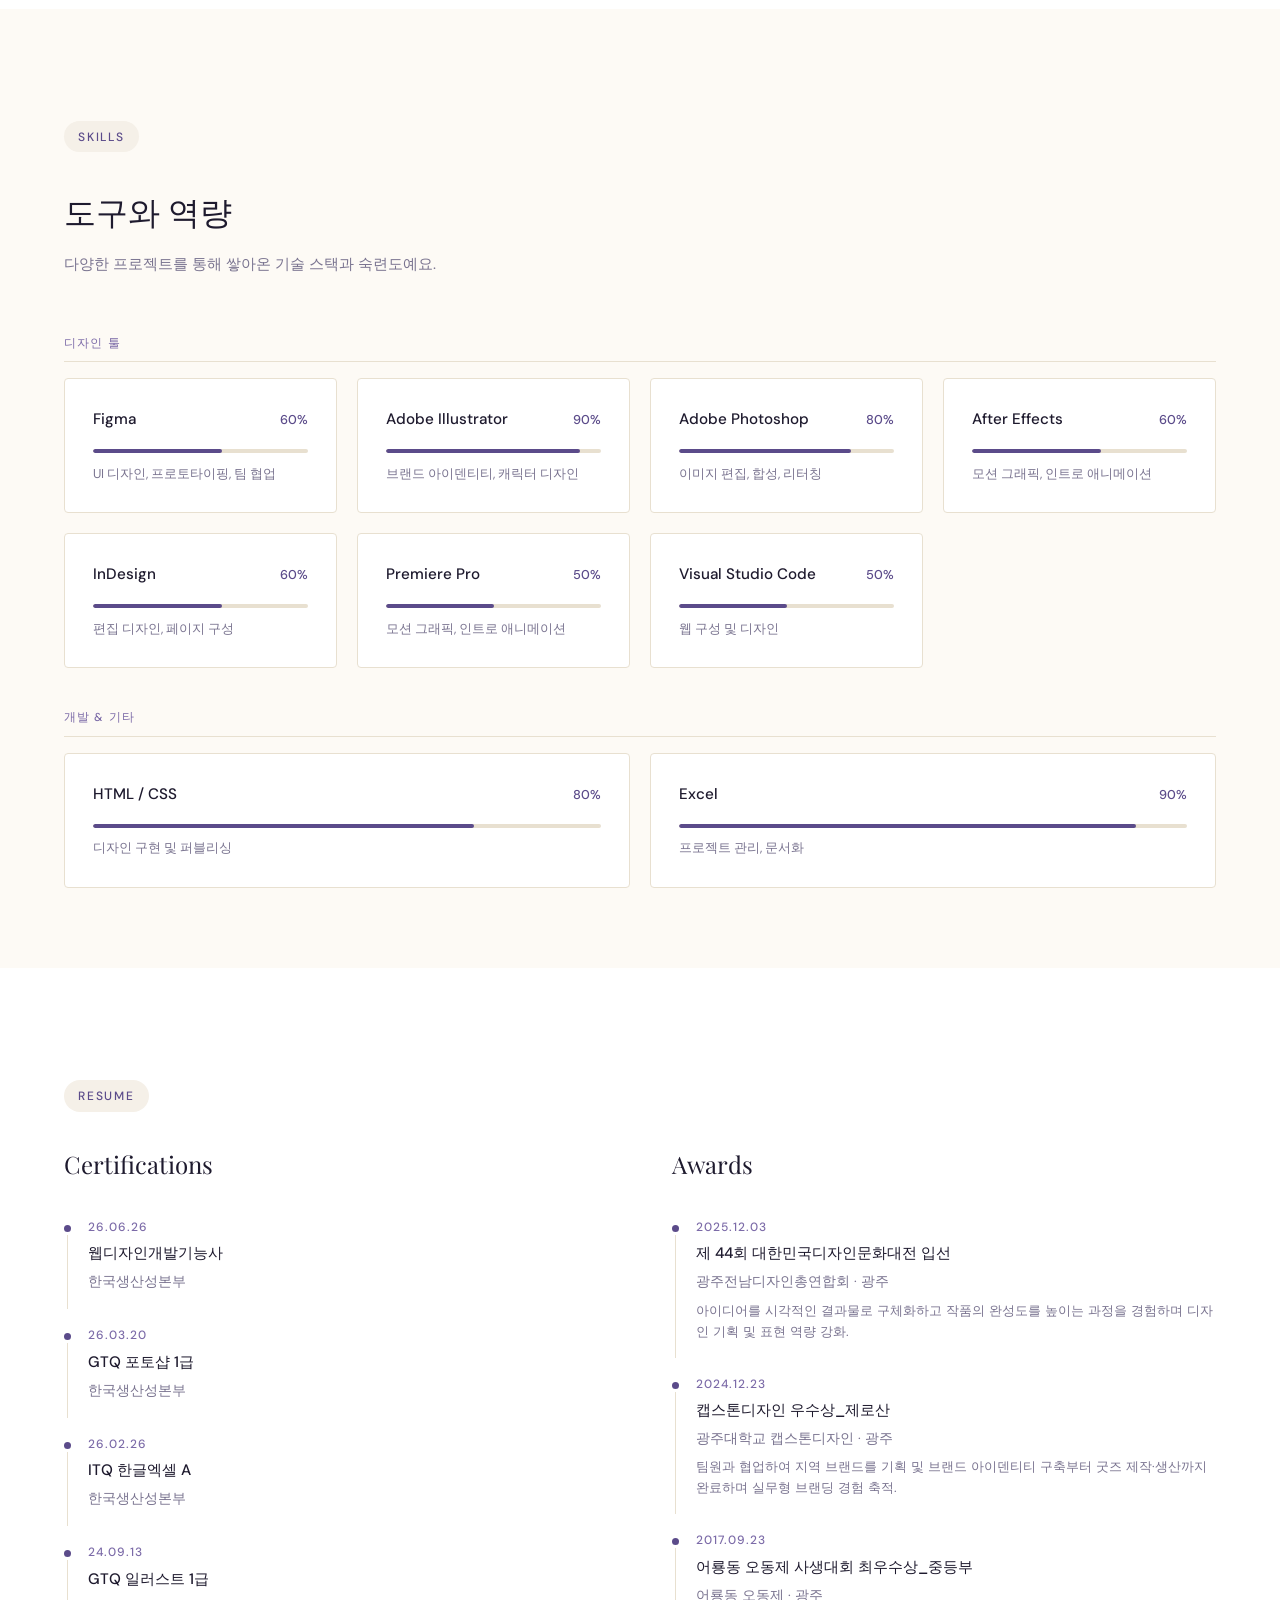
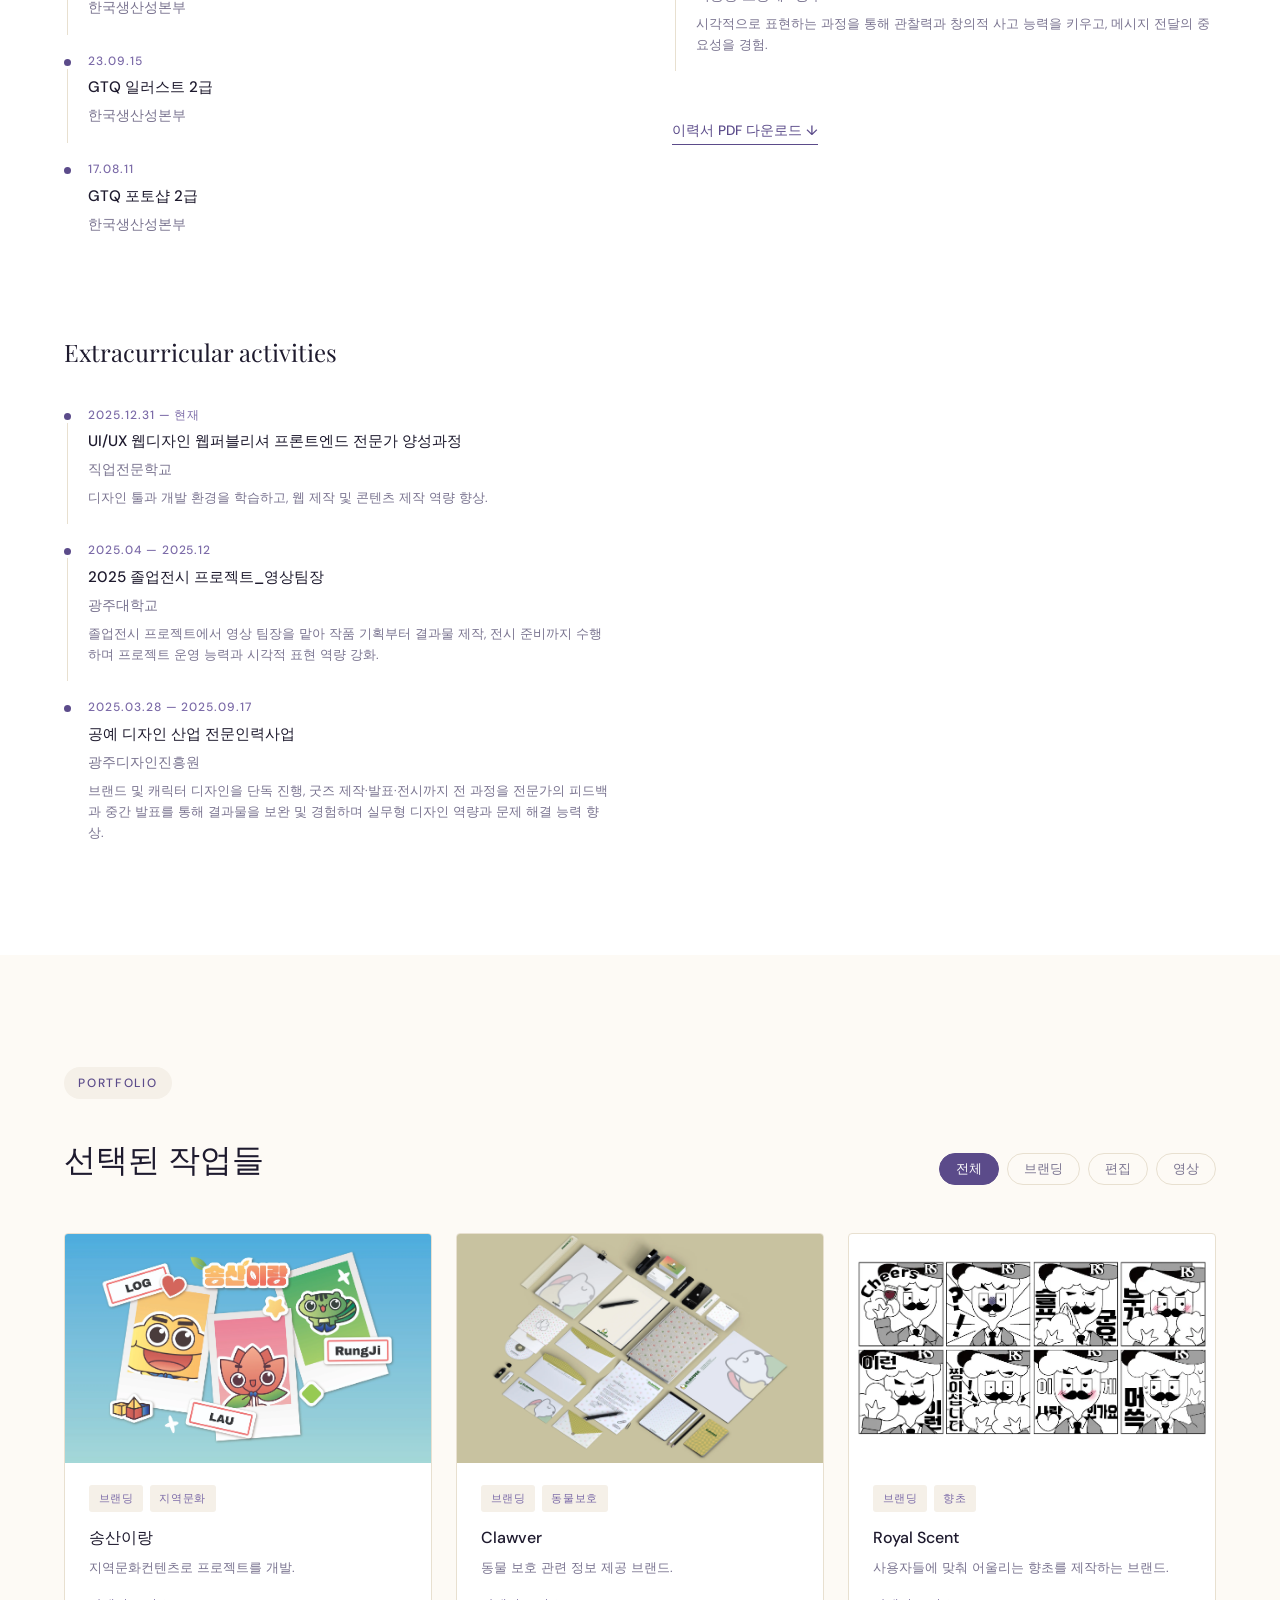
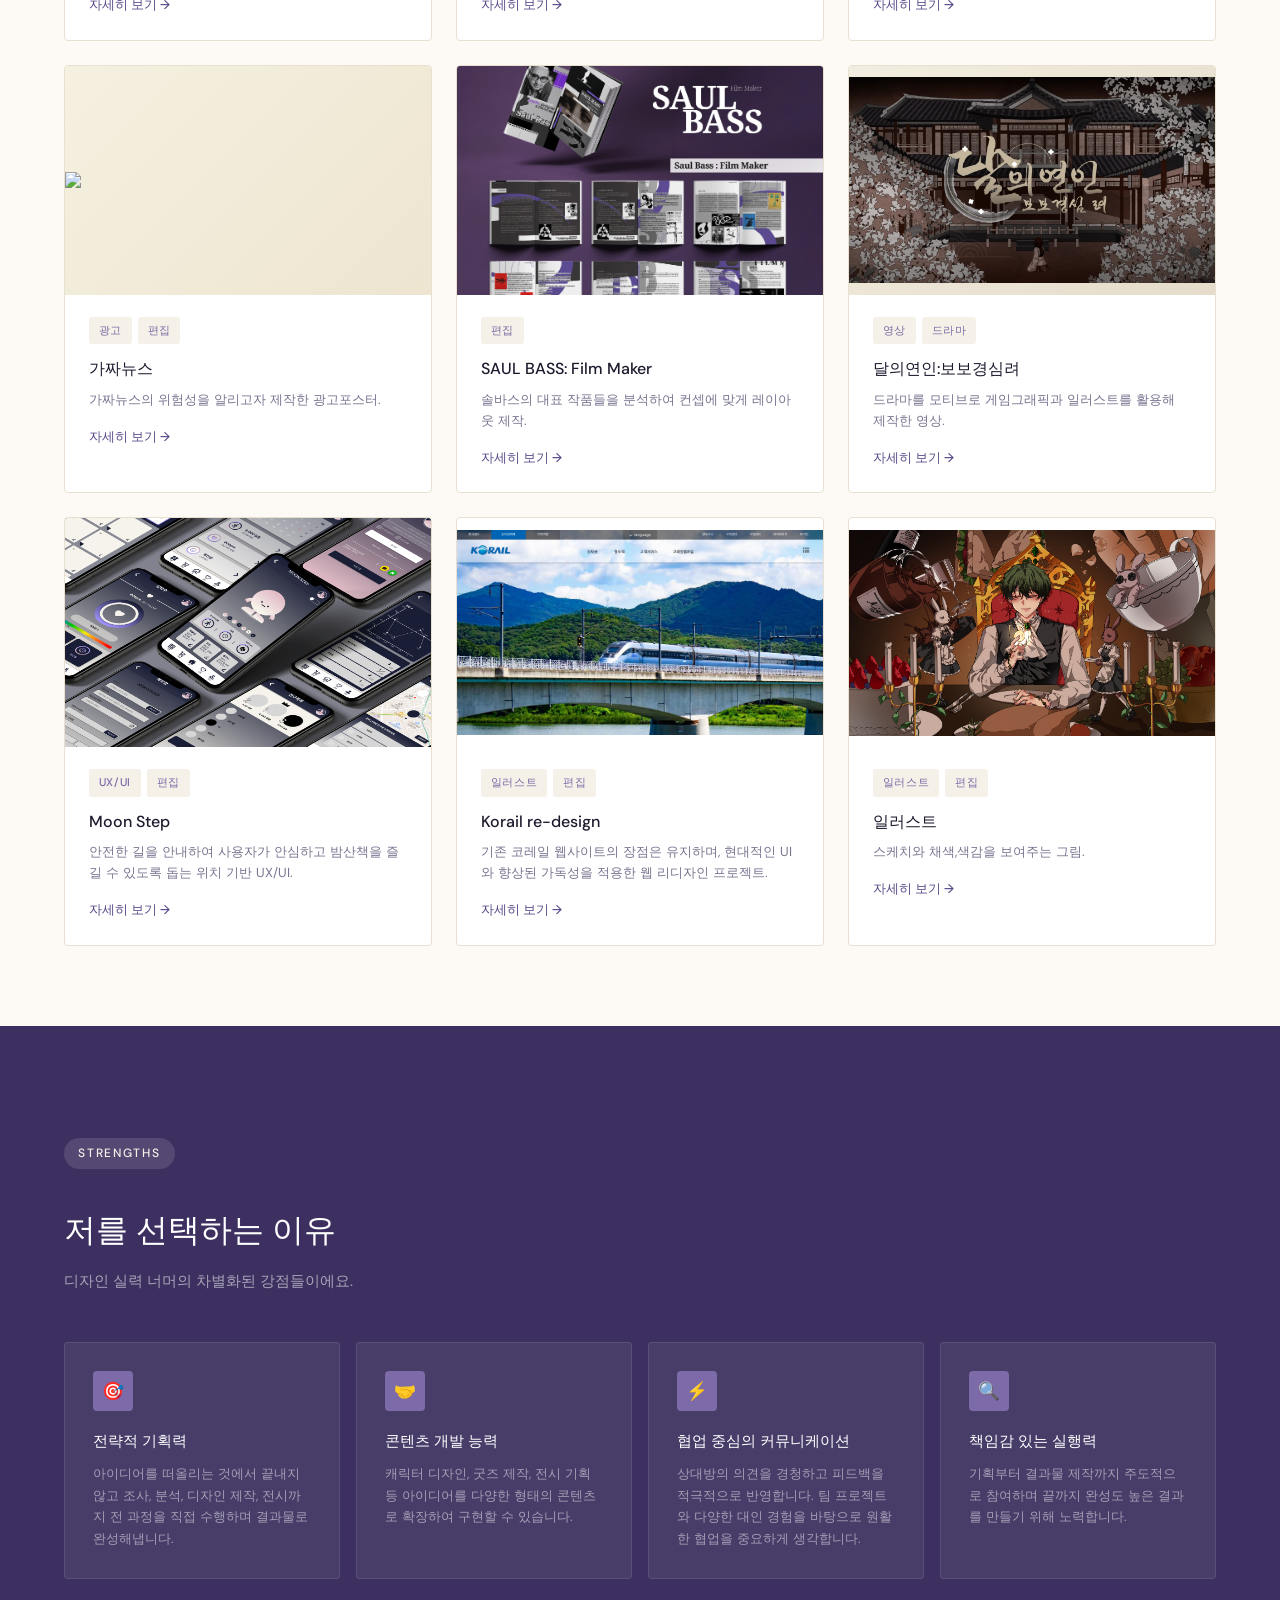
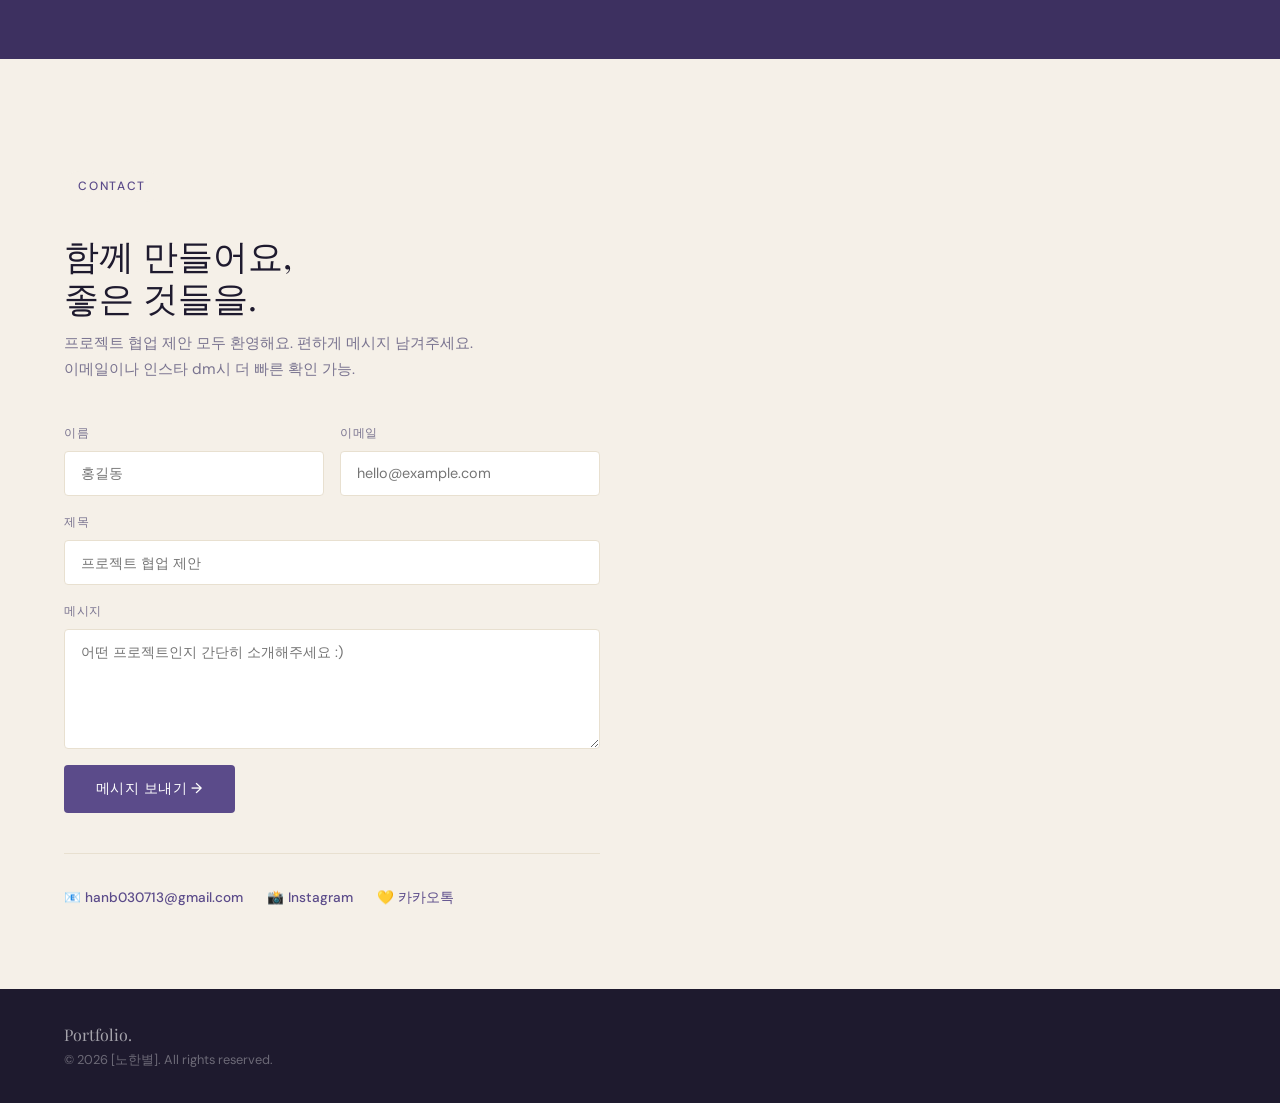
==== commit 38df0afe: "수정" ====
--- a/index.html
+++ b/index.html
@@ -981,7 +981,7 @@
       </div>
     </div>
     <div class="project-card" data-category="편집">
-      <div class="project-thumb project-thumb-7"><img src="images/목업1.webp"></div>
+      <div class="project-thumb project-thumb-7"><img src="images/화면여러개.webp"></div>
       <div class="project-body">
         <div class="project-tags"><span class="project-tag" data-category="편집">UX/UI</span><span class="project-tag">편집</span></div>
         <div class="project-title">Moon Step</div>
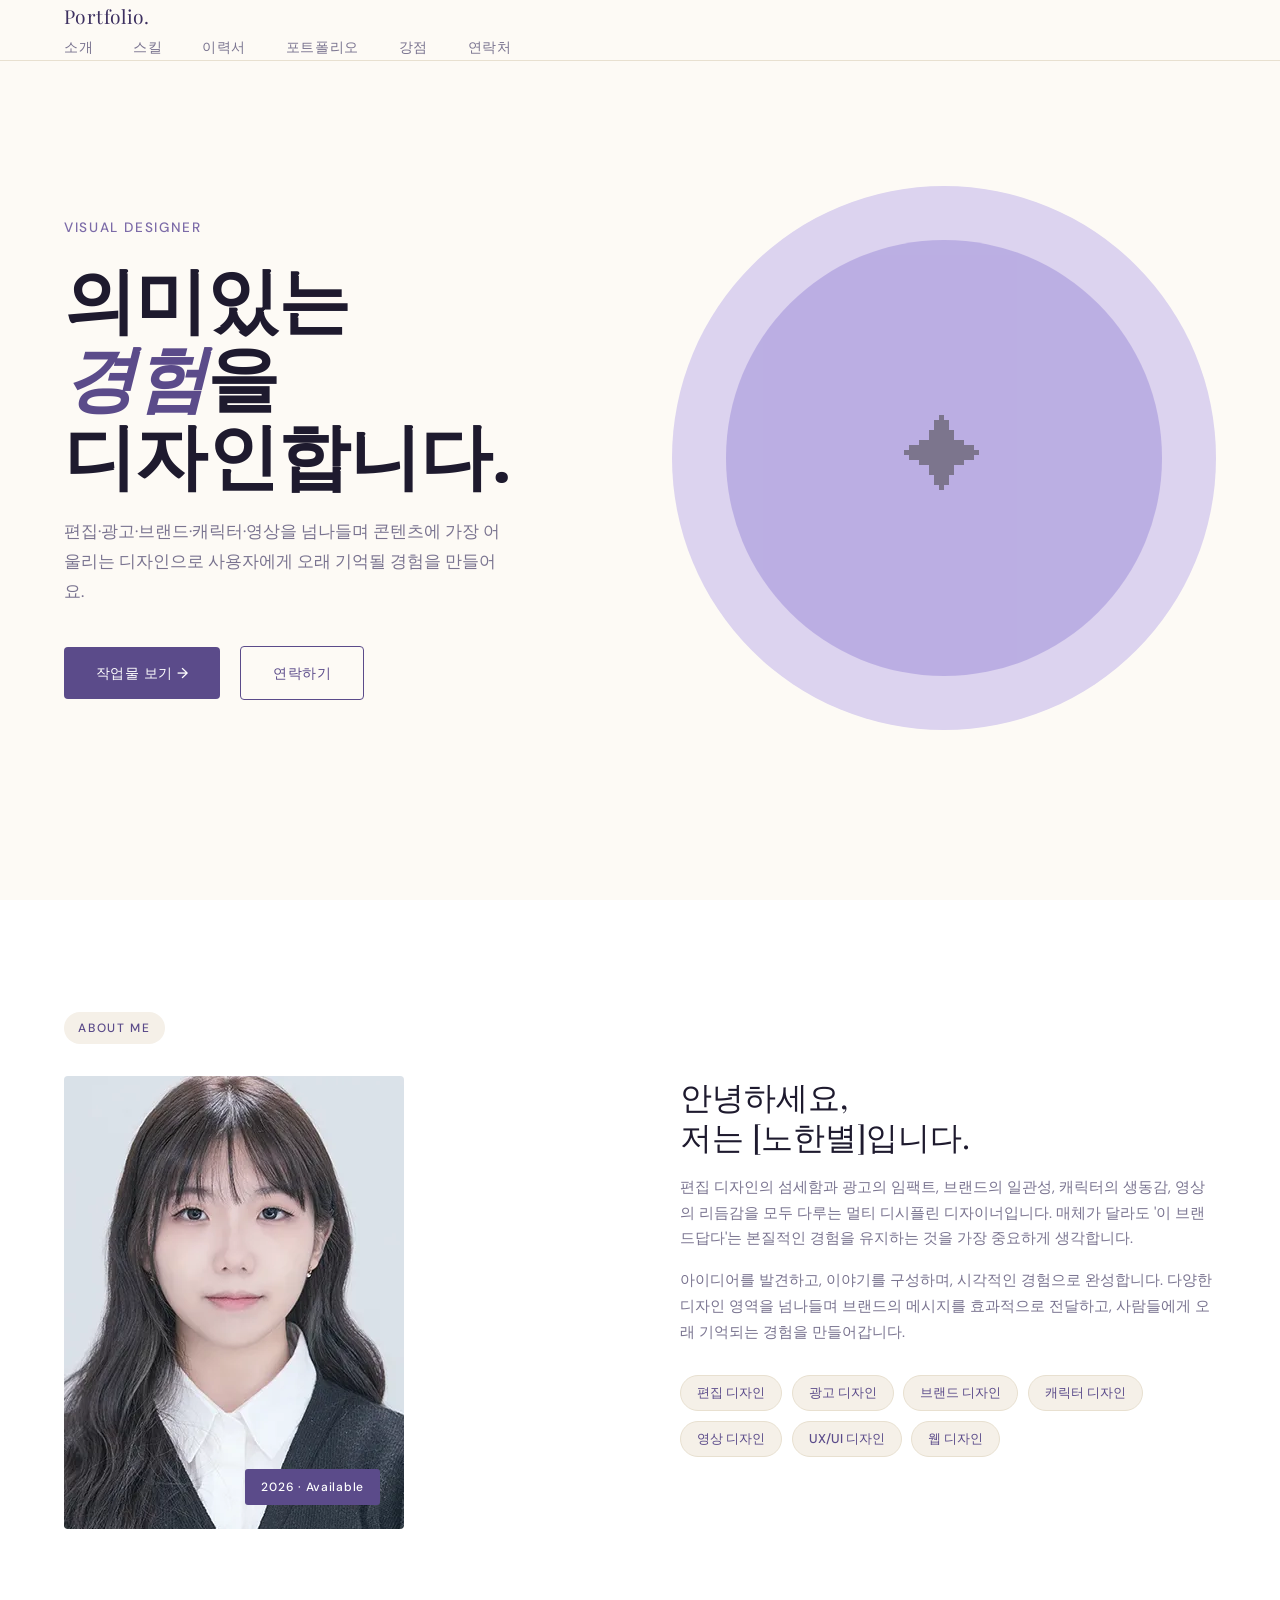
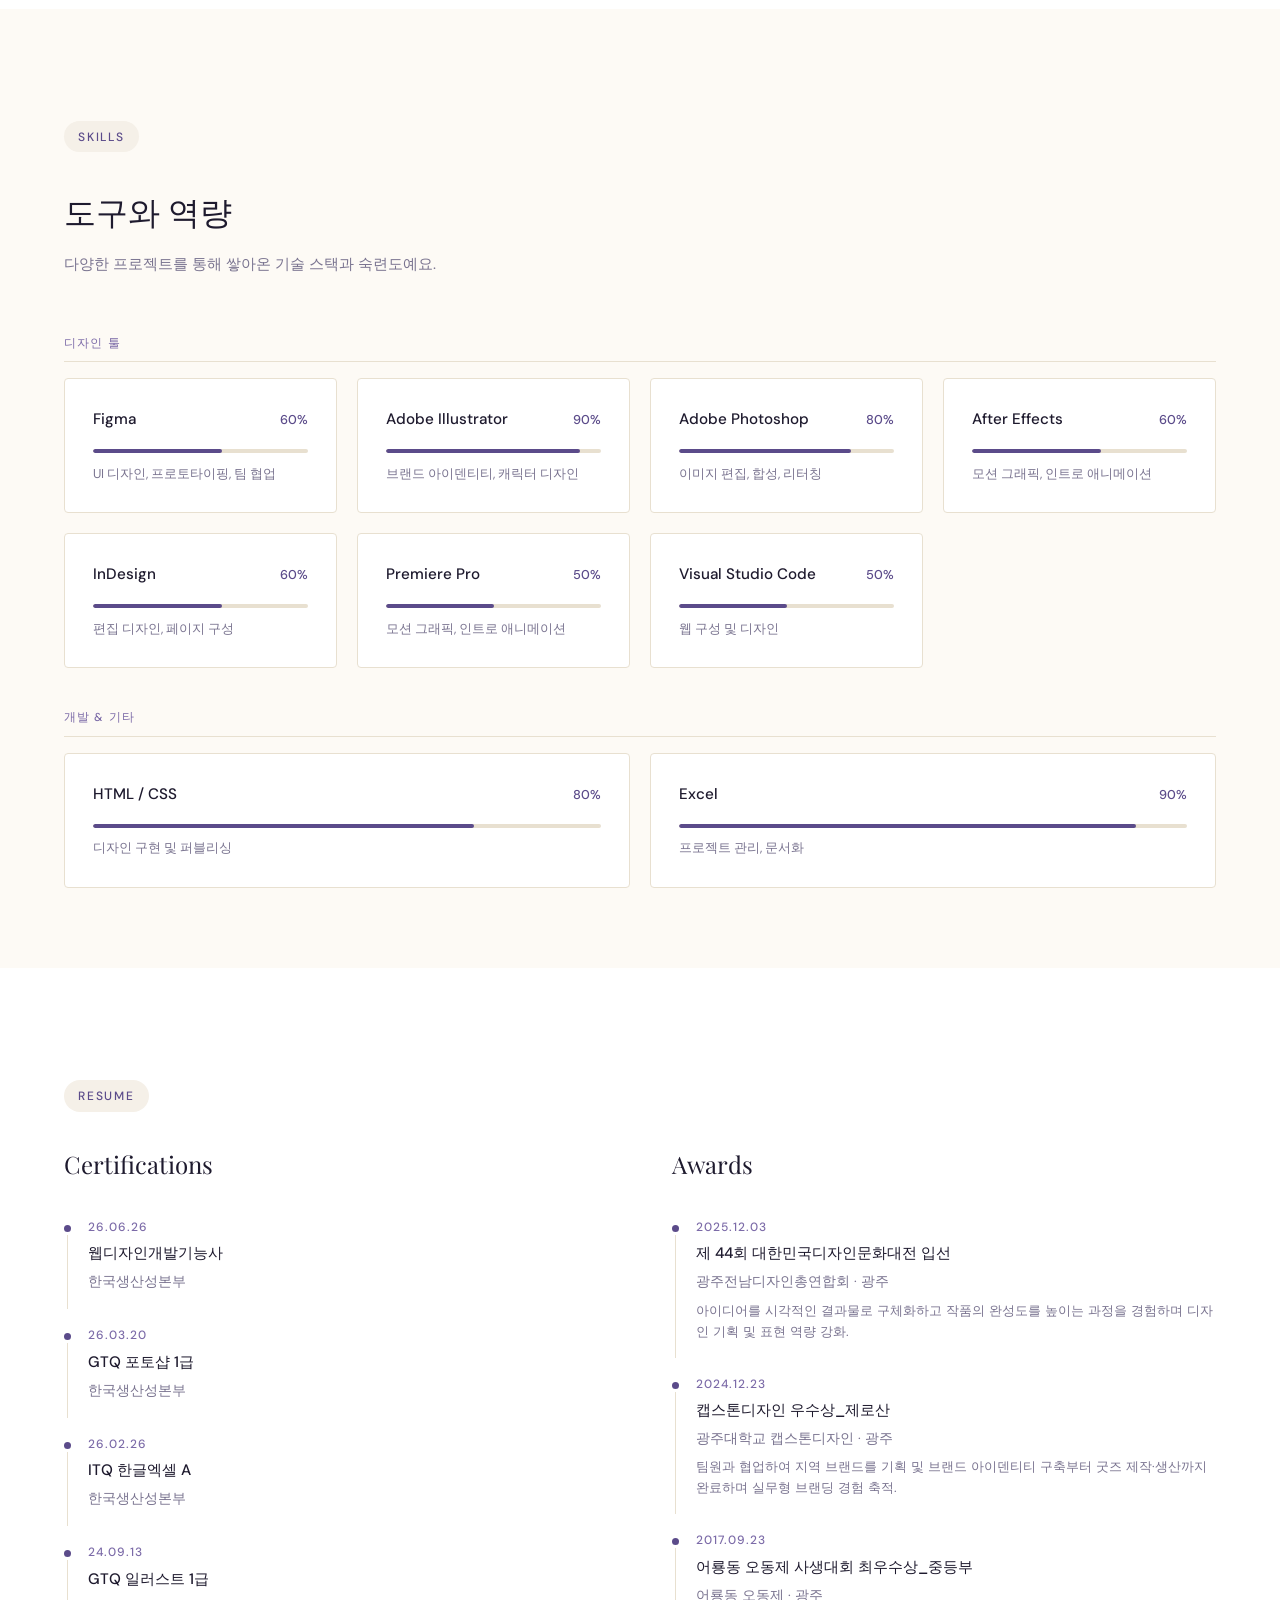
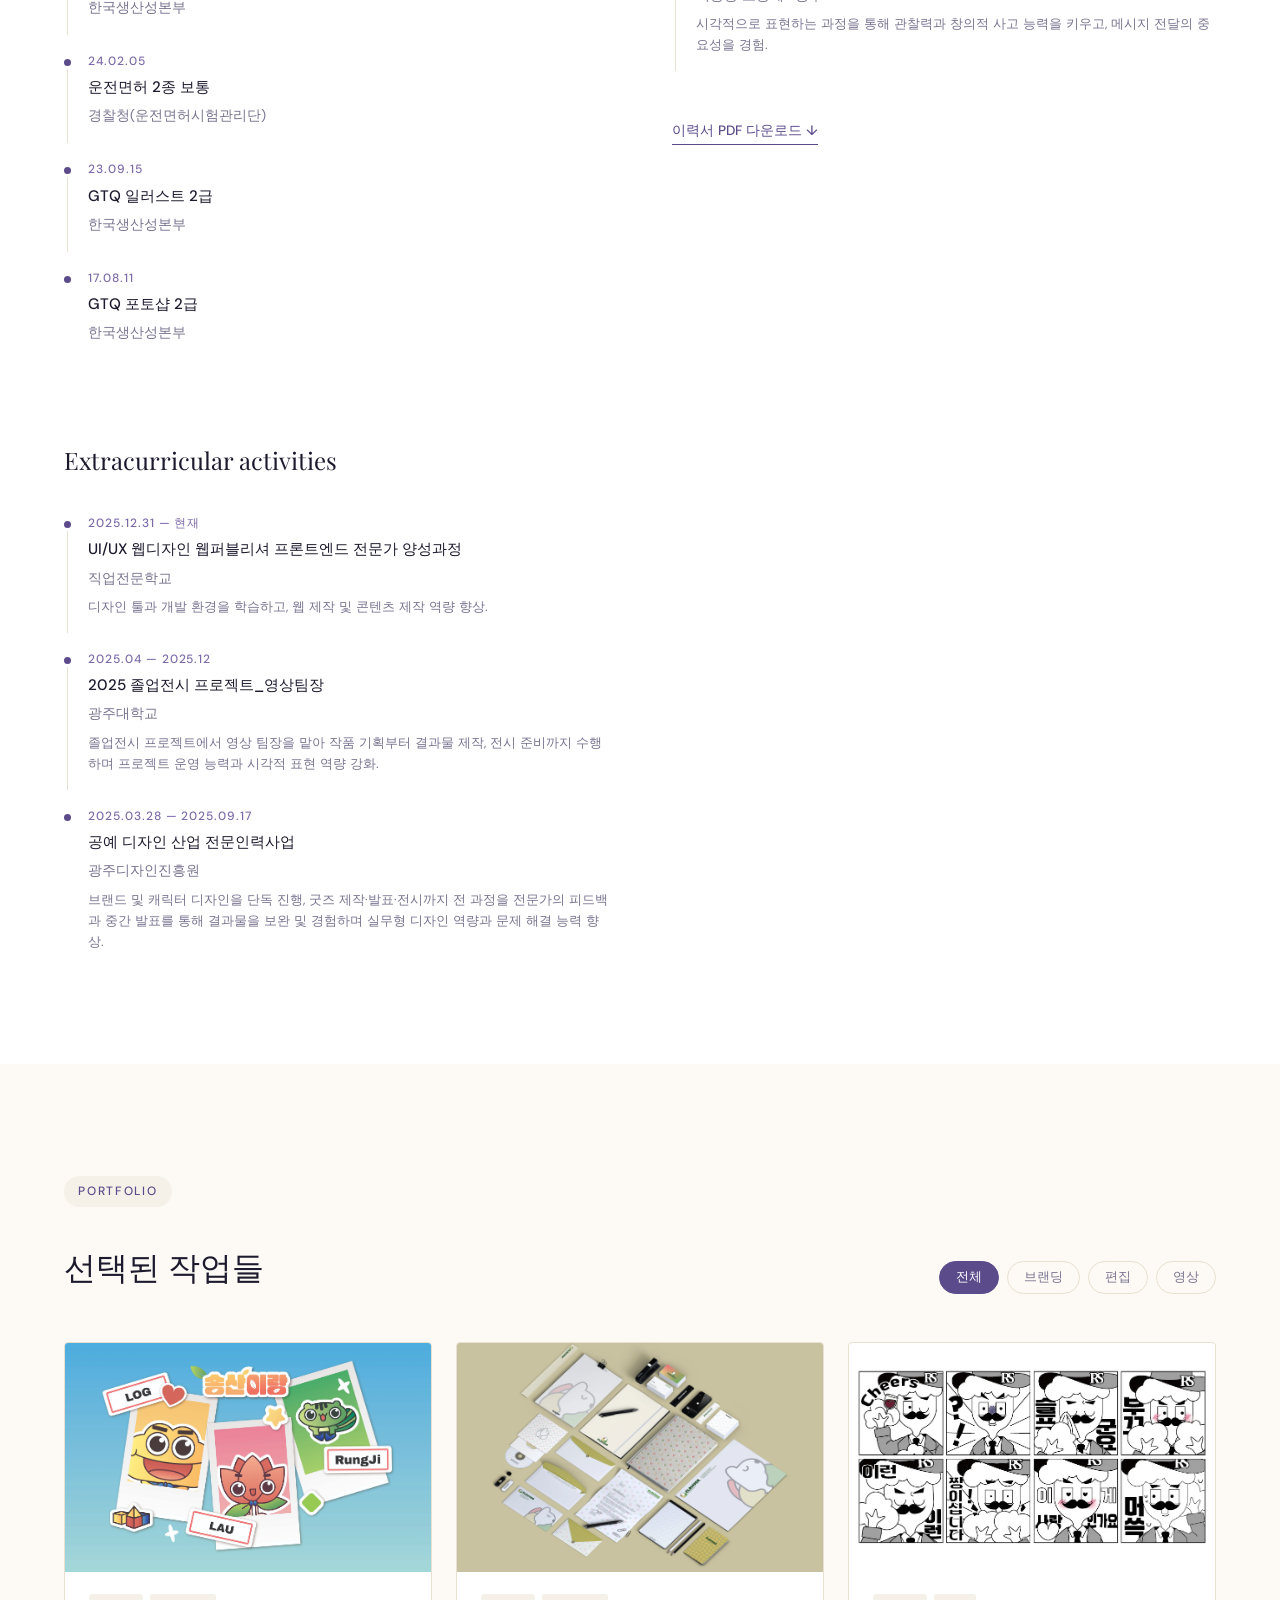
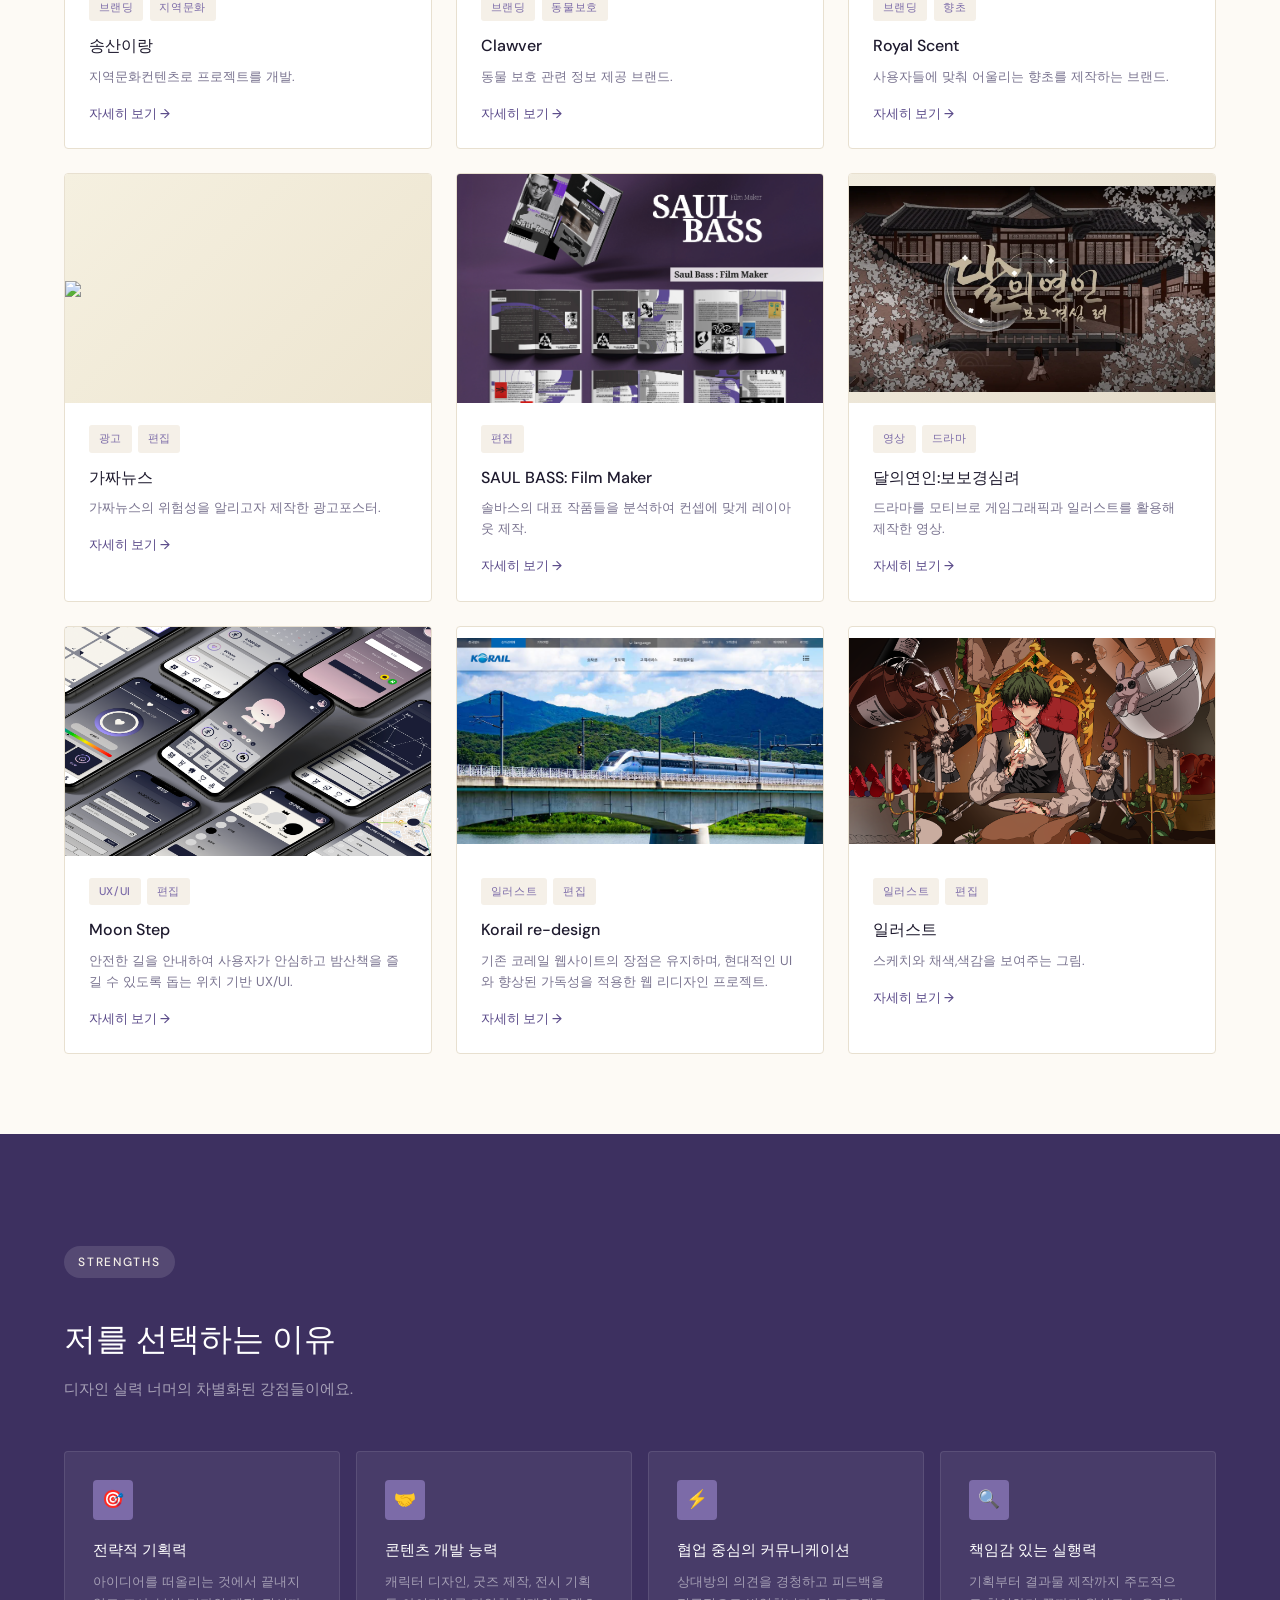
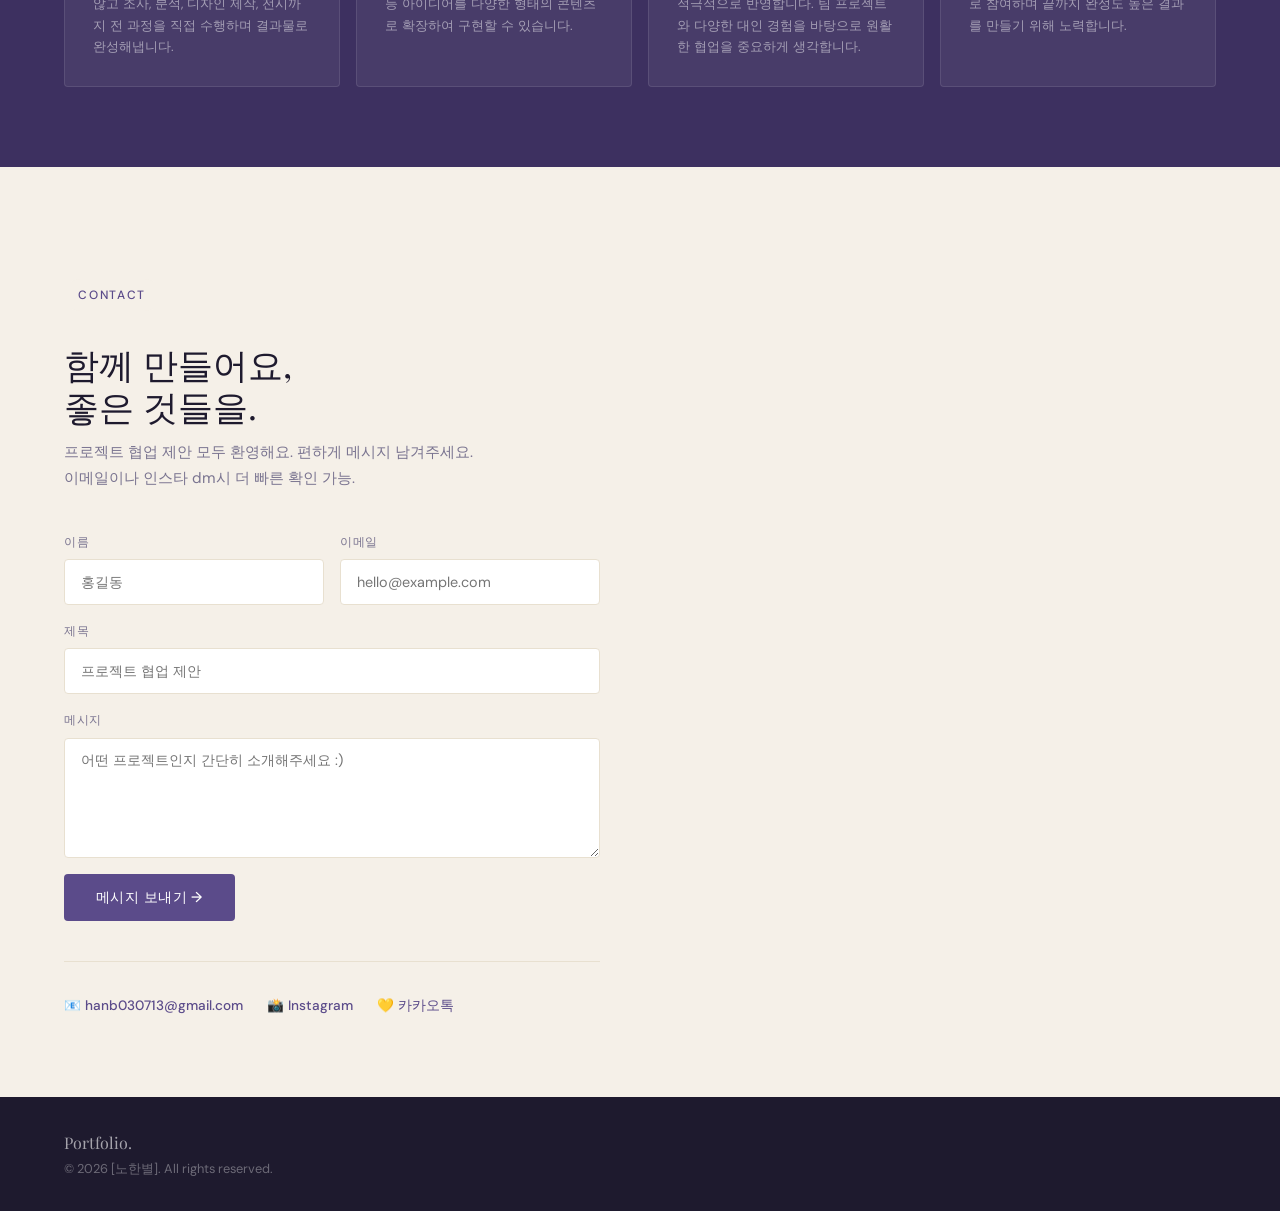
==== commit 3ecccfa8: "20260816/0356" ====
--- a/index.html
+++ b/index.html
@@ -744,7 +744,7 @@
         <svg width="48" height="48" viewBox="0 0 24 24" fill="none" stroke="currentColor" stroke-width="1" stroke-linecap="round" stroke-linejoin="round"><circle cx="12" cy="8" r="4"/><path d="M4 20c0-4 3.6-7 8-7s8 3 8 7"/></svg>
         <span><img src="images/증명사진.webp"></span>
       </div>
-      <div class="about-accent">2024 · Available</div>
+      <div class="about-accent">2026 · Available</div>
     </div>
     <div class="about-text">
       <h2>안녕하세요,<br>저는 [노한별]입니다.</h2>
@@ -756,6 +756,8 @@
         <span class="value-tag">브랜드 디자인</span>
         <span class="value-tag">캐릭터 디자인</span>
         <span class="value-tag">영상 디자인</span>
+        <span class="value-tag">UX/UI 디자인</span>
+        <span class="value-tag">웹 디자인</span>
       </div>
     </div>
   </div>
@@ -852,6 +854,11 @@
         <div class="timeline-period">24.09.13</div>
         <div class="timeline-title">GTQ 일러스트 1급</div>
         <div class="timeline-org">한국생산성본부</div>
+      </div>
+      <div class="timeline-item">
+        <div class="timeline-period">24.02.05</div>
+        <div class="timeline-title">운전면허 2종 보통</div>
+        <div class="timeline-org">경찰청(운전면허시험관리단)</div>
       </div>
       <div class="timeline-item">
         <div class="timeline-period">23.09.15</div>
